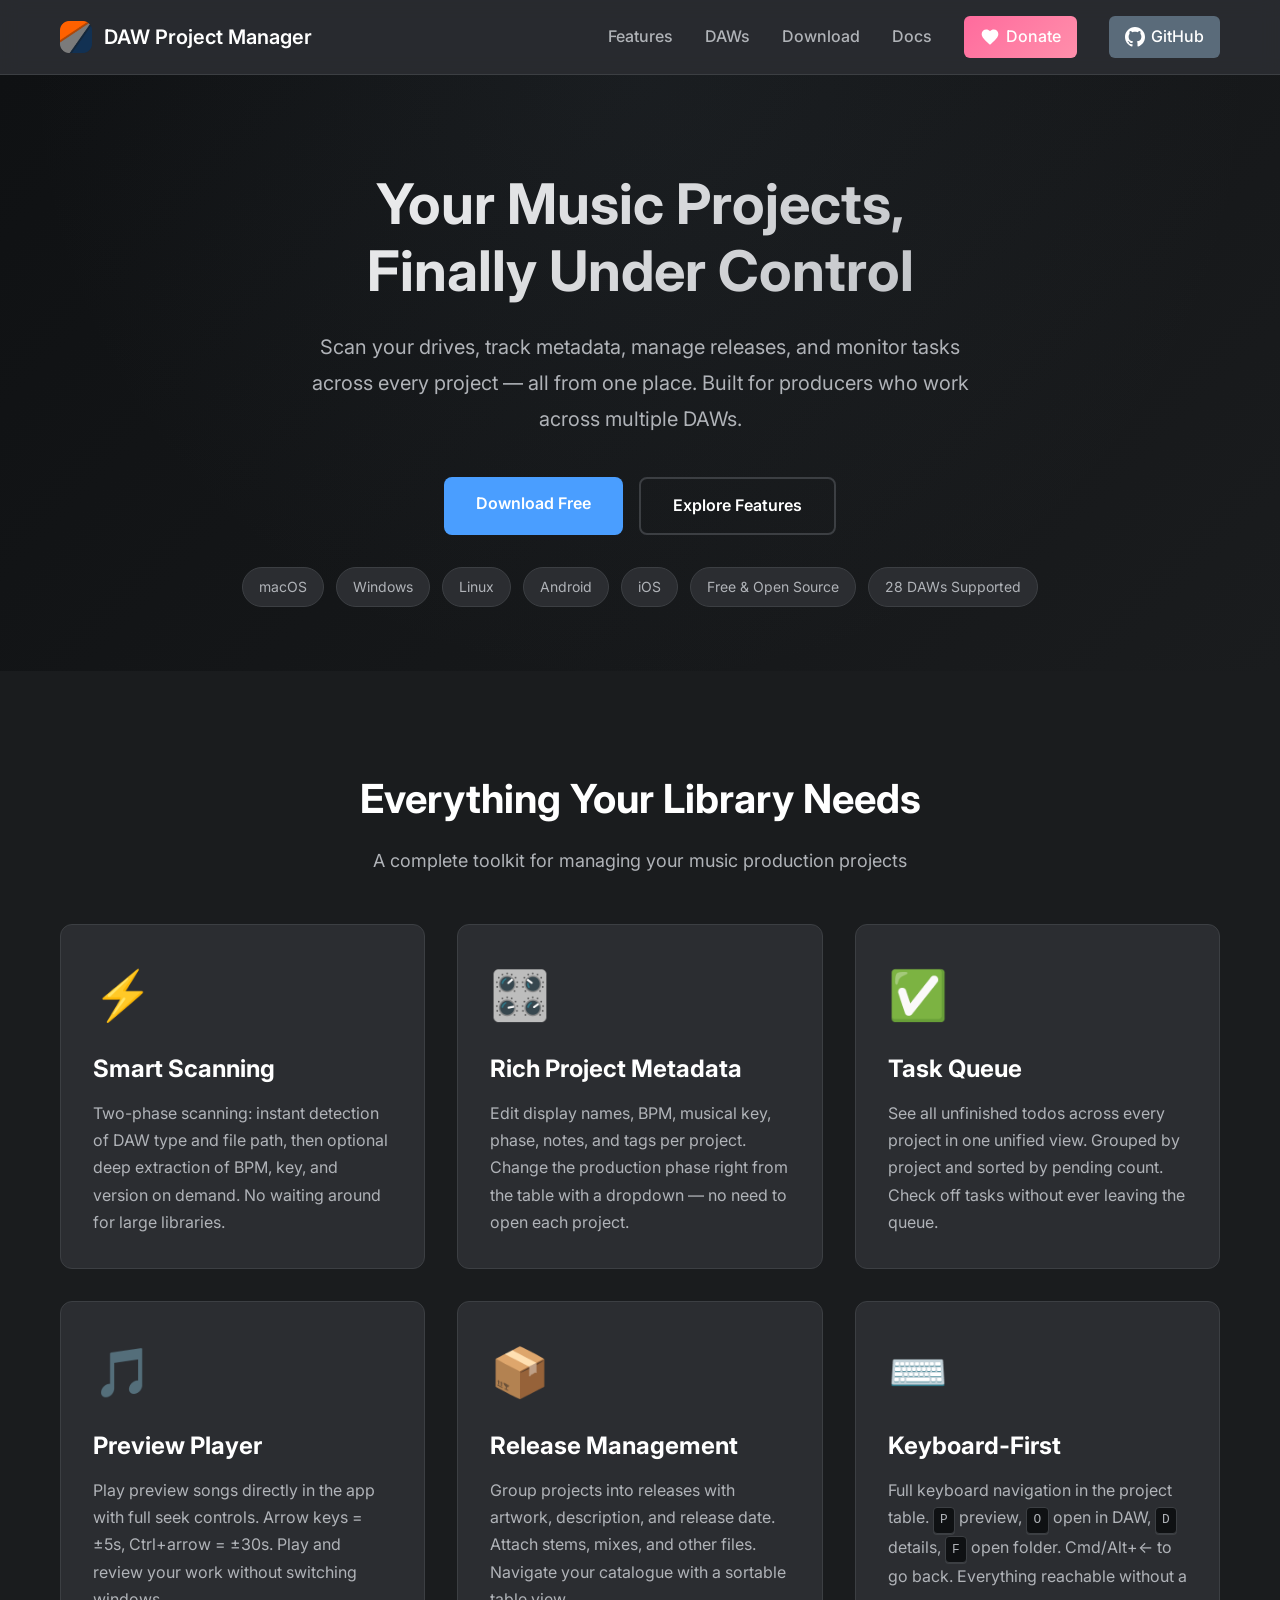
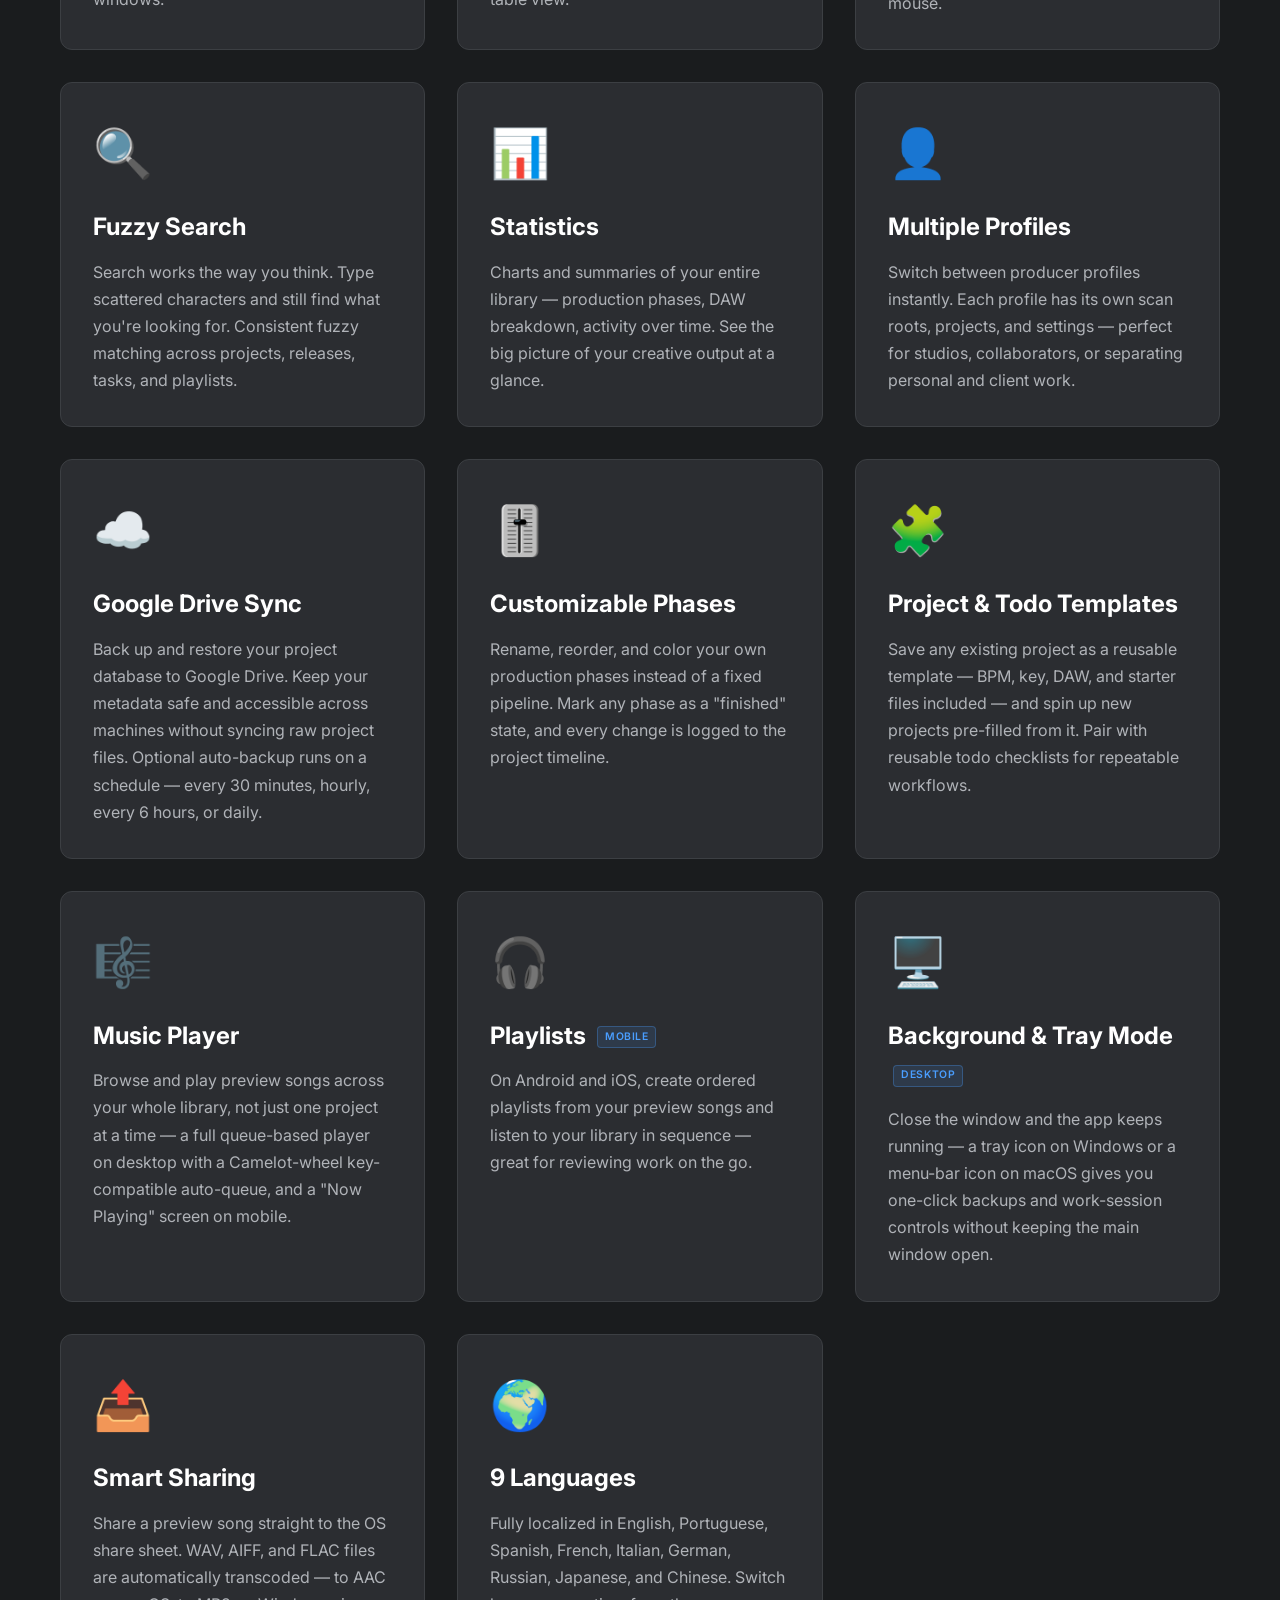
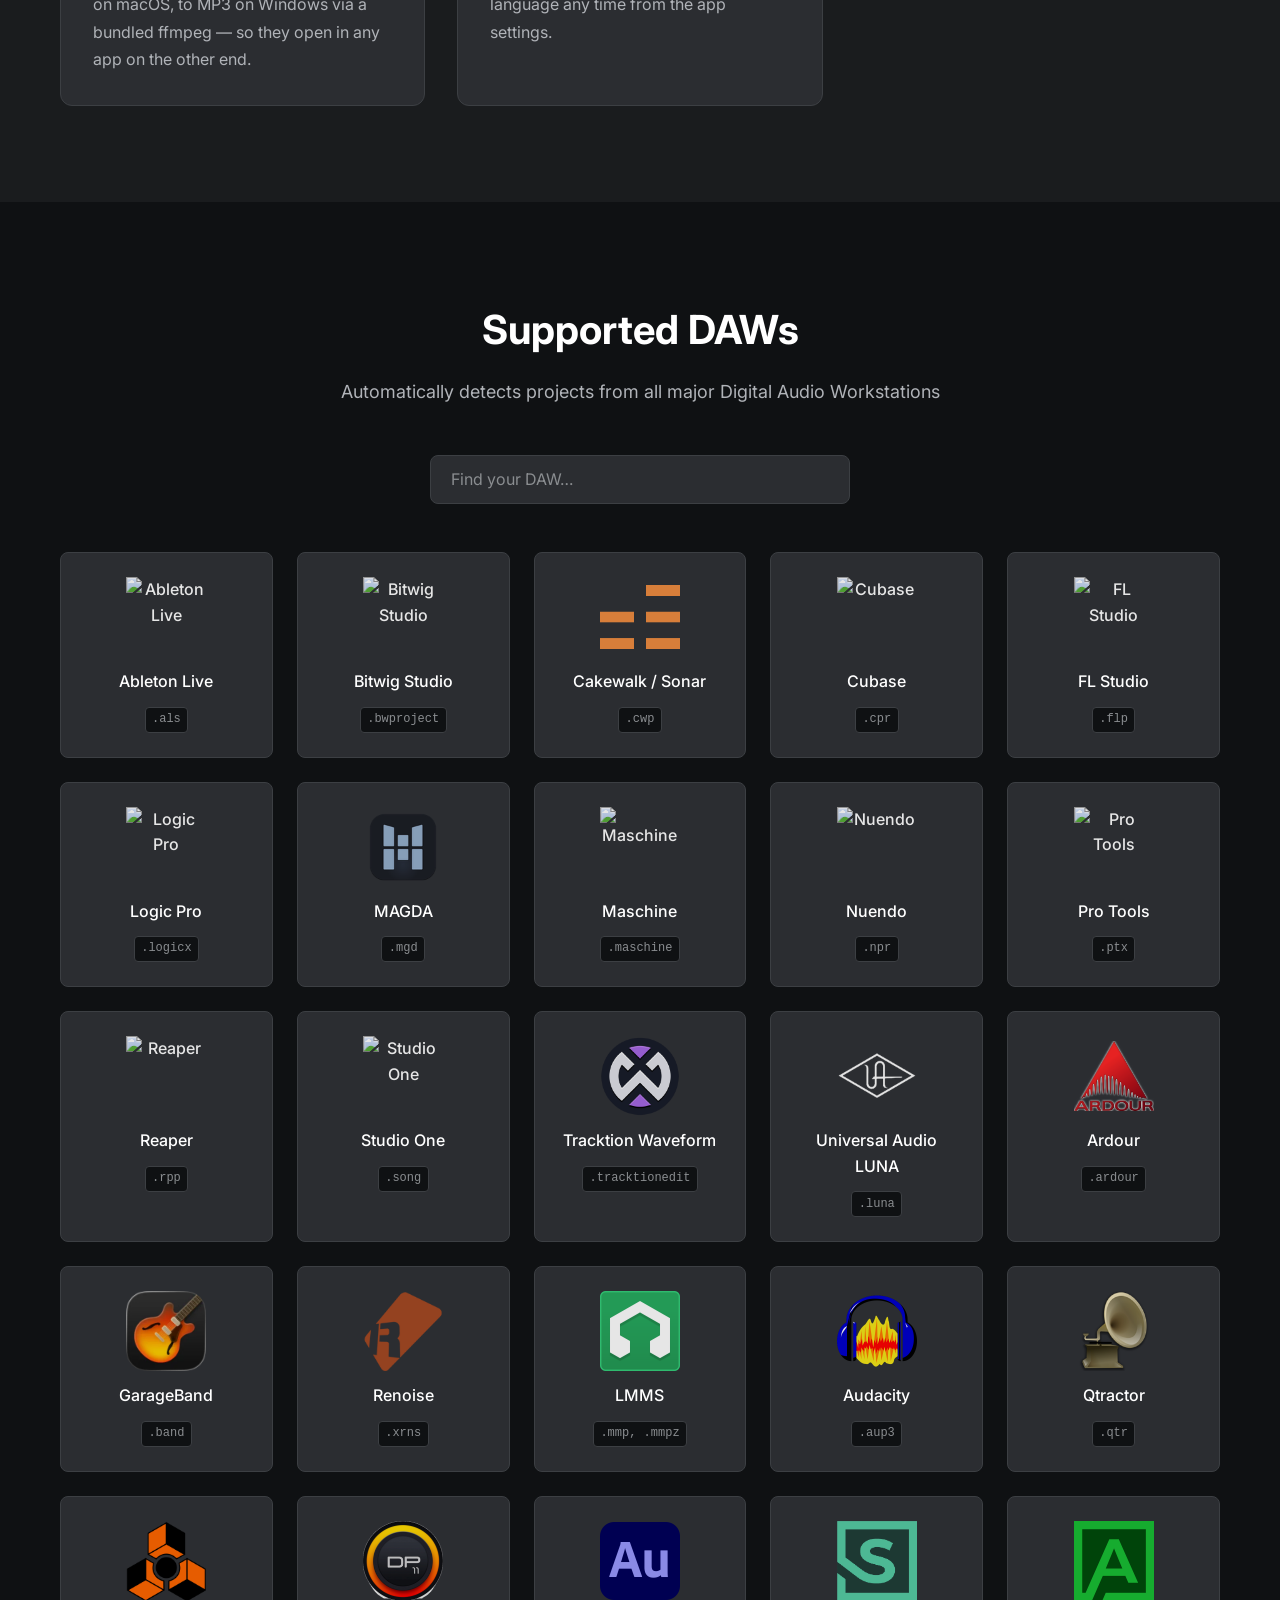
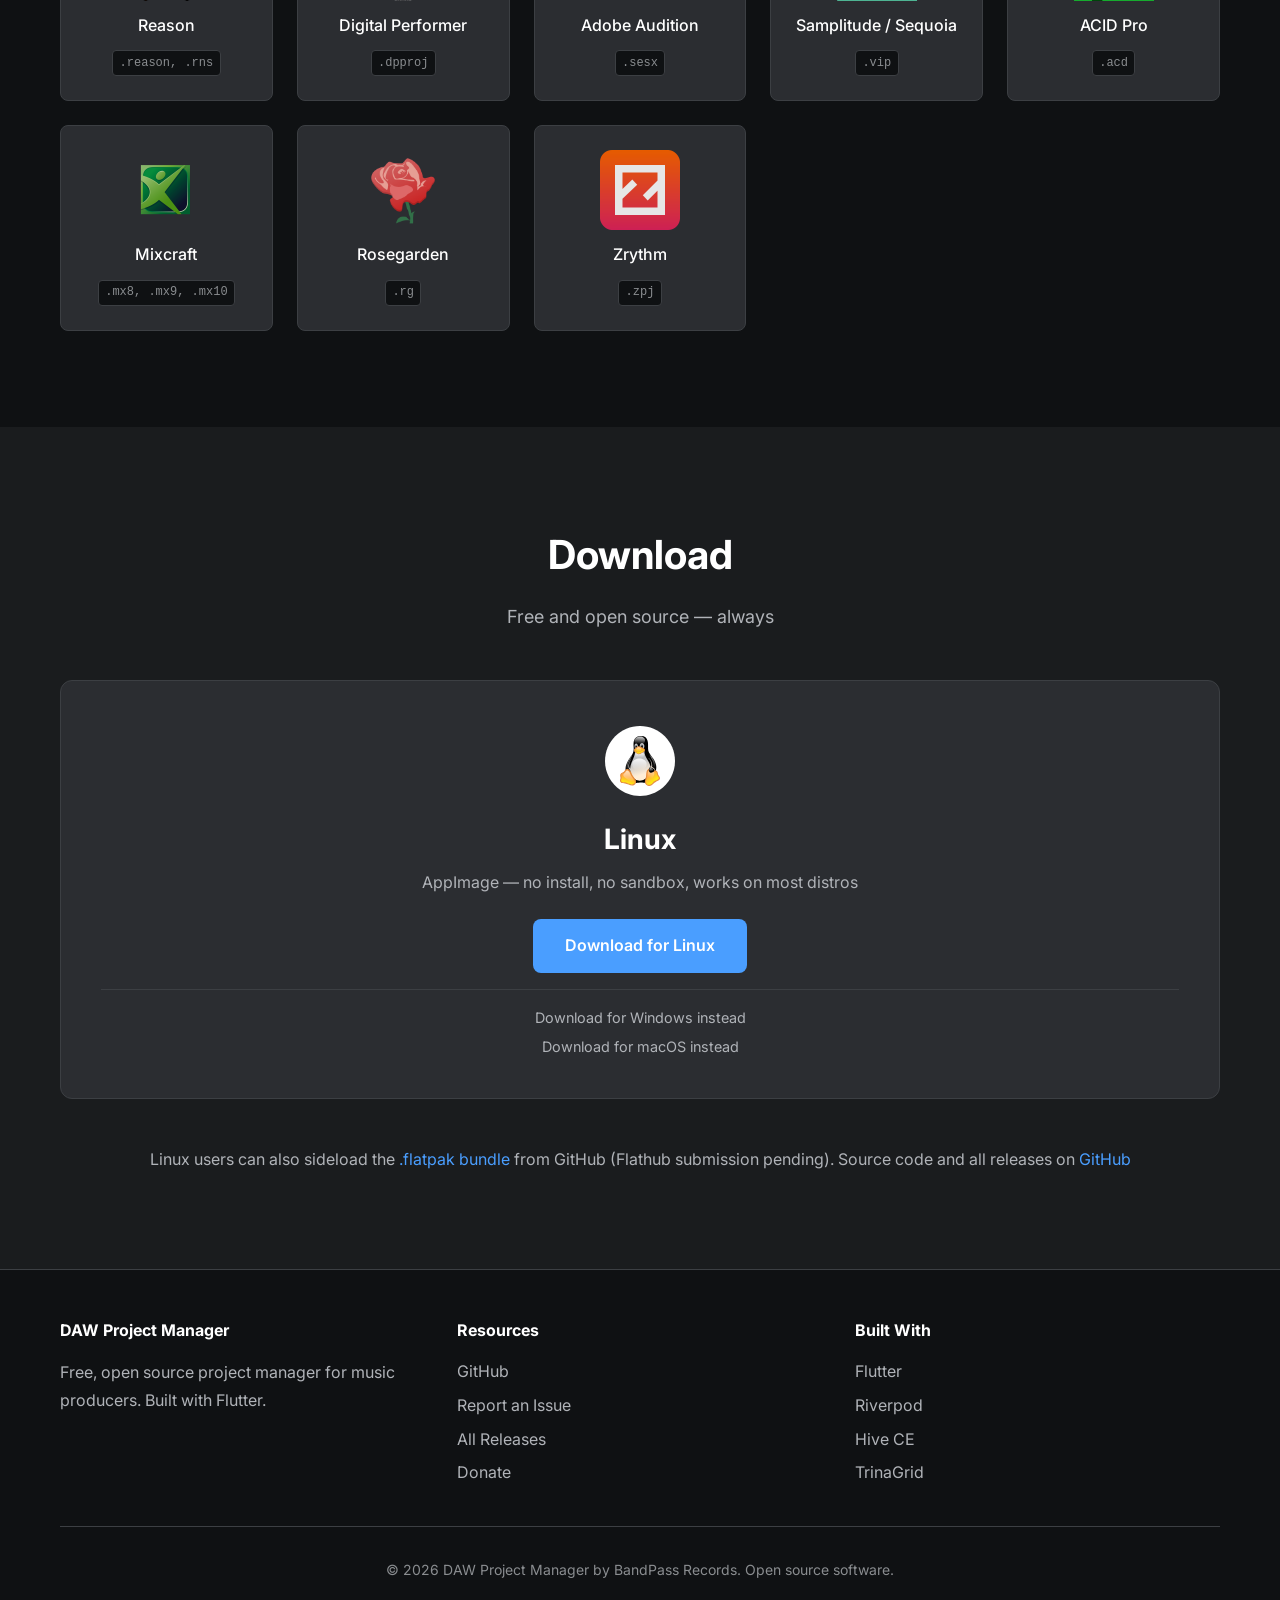
==== index.html @ d8c6ca63 "Update macOS/Linux download links to v2.7.1" ====
<!DOCTYPE html>
<html lang="en">
<head>
    <meta charset="UTF-8">
    <meta name="viewport" content="width=device-width, initial-scale=1.0">
    <meta name="description" content="DAW Project Manager — Organize your music production projects across every major DAW. Track metadata, manage releases, monitor tasks, and keep your creative workflow under control.">
    <title>DAW Project Manager — Organize Your Music Production</title>
    <link rel="icon" type="image/png" sizes="32x32" href="app_icon.png">
    <link rel="icon" type="image/png" sizes="16x16" href="app_icon.png">
    <link rel="apple-touch-icon" href="app_icon.png">
    <link rel="stylesheet" href="styles.css">
    <link rel="preconnect" href="https://fonts.googleapis.com">
    <link rel="preconnect" href="https://fonts.gstatic.com" crossorigin>
    <link href="https://fonts.googleapis.com/css2?family=Inter:wght@300;400;500;600;700&display=swap" rel="stylesheet">
</head>
<body>
    <!-- Navigation -->
    <nav class="navbar">
        <div class="container">
            <div class="nav-content">
                <div class="logo">
                    <img src="app_icon.png" alt="DAW Project Manager" class="logo-image">
                    <span>DAW Project Manager</span>
                </div>
                <div class="nav-links">
                    <a href="#features">Features</a>
                    <a href="#daws">DAWs</a>
                    <a href="#download">Download</a>
                    <a href="docs.html">Docs</a>
                    <a href="https://www.paypal.com/donate/?hosted_button_id=QHVVZ3LAF39BL" target="_blank" rel="noopener noreferrer" class="donate-link">
                        <svg width="20" height="20" viewBox="0 0 24 24" fill="currentColor">
                            <path d="M12 21.35l-1.45-1.32C5.4 15.36 2 12.28 2 8.5 2 5.42 4.42 3 7.5 3c1.74 0 3.41.81 4.5 2.09C13.09 3.81 14.76 3 16.5 3 19.58 3 22 5.42 22 8.5c0 3.78-3.4 6.86-8.55 11.54L12 21.35z"/>
                        </svg>
                        Donate
                    </a>
                    <a href="https://github.com/bandpassrecords/daw-project-manager" target="_blank" rel="noopener noreferrer" class="github-link">
                        <svg width="20" height="20" viewBox="0 0 24 24" fill="currentColor">
                            <path d="M12 0c-6.626 0-12 5.373-12 12 0 5.302 3.438 9.8 8.207 11.387.599.111.793-.261.793-.577v-2.234c-3.338.726-4.033-1.416-4.033-1.416-.546-1.387-1.333-1.756-1.333-1.756-1.089-.745.083-.729.083-.729 1.205.084 1.839 1.237 1.839 1.237 1.07 1.834 2.807 1.304 3.492.997.107-.775.418-1.305.762-1.604-2.665-.305-5.467-1.334-5.467-5.931 0-1.311.469-2.381 1.236-3.221-.124-.303-.535-1.524.117-3.176 0 0 1.008-.322 3.301 1.23.957-.266 1.983-.399 3.003-.404 1.02.005 2.047.138 3.006.404 2.291-1.552 3.297-1.23 3.297-1.23.653 1.653.242 2.874.118 3.176.77.84 1.235 1.911 1.235 3.221 0 4.609-2.807 5.624-5.479 5.921.43.372.823 1.102.823 2.222v3.293c0 .319.192.694.801.576 4.765-1.589 8.199-6.086 8.199-11.386 0-6.627-5.373-12-12-12z"/>
                        </svg>
                        GitHub
                    </a>
                </div>
            </div>
        </div>
    </nav>

    <!-- Hero Section -->
    <section class="hero">
        <div class="container">
            <div class="hero-content">
                <h1 class="hero-title">Your Music Projects,<br>Finally Under Control</h1>
                <p class="hero-subtitle">Scan your drives, track metadata, manage releases, and monitor tasks across every project — all from one place. Built for producers who work across multiple DAWs.</p>
                <div class="hero-buttons">
                    <a href="#download" class="btn btn-primary">Download Free</a>
                    <a href="#features" class="btn btn-secondary">Explore Features</a>
                </div>
                <div class="hero-badges">
                    <span class="badge">macOS</span>
                    <span class="badge">Windows</span>
                    <span class="badge">Linux</span>
                    <span class="badge">Android</span>
                    <span class="badge">iOS</span>
                    <span class="badge">Free &amp; Open Source</span>
                    <span class="badge">28 DAWs Supported</span>
                </div>
            </div>
        </div>
    </section>

    <!-- Features Section -->
    <section id="features" class="features">
        <div class="container">
            <h2 class="section-title">Everything Your Library Needs</h2>
            <p class="section-subtitle">A complete toolkit for managing your music production projects</p>

            <div class="features-grid">

                <div class="feature-card">
                    <div class="feature-icon">⚡</div>
                    <h3>Smart Scanning</h3>
                    <p>Two-phase scanning: instant detection of DAW type and file path, then optional deep extraction of BPM, key, and version on demand. No waiting around for large libraries.</p>
                </div>

                <div class="feature-card">
                    <div class="feature-icon">🎛️</div>
                    <h3>Rich Project Metadata</h3>
                    <p>Edit display names, BPM, musical key, phase, notes, and tags per project. Change the production phase right from the table with a dropdown — no need to open each project.</p>
                </div>

                <div class="feature-card">
                    <div class="feature-icon">✅</div>
                    <h3>Task Queue</h3>
                    <p>See all unfinished todos across every project in one unified view. Grouped by project and sorted by pending count. Check off tasks without ever leaving the queue.</p>
                </div>

                <div class="feature-card">
                    <div class="feature-icon">🎵</div>
                    <h3>Preview Player</h3>
                    <p>Play preview songs directly in the app with full seek controls. Arrow keys = ±5s, Ctrl+arrow = ±30s. Play and review your work without switching windows.</p>
                </div>

                <div class="feature-card">
                    <div class="feature-icon">📦</div>
                    <h3>Release Management</h3>
                    <p>Group projects into releases with artwork, description, and release date. Attach stems, mixes, and other files. Navigate your catalogue with a sortable table view.</p>
                </div>

                <div class="feature-card">
                    <div class="feature-icon">⌨️</div>
                    <h3>Keyboard-First</h3>
                    <p>Full keyboard navigation in the project table. <kbd>P</kbd> preview, <kbd>O</kbd> open in DAW, <kbd>D</kbd> details, <kbd>F</kbd> open folder. Cmd/Alt+← to go back. Everything reachable without a mouse.</p>
                </div>

                <div class="feature-card">
                    <div class="feature-icon">🔍</div>
                    <h3>Fuzzy Search</h3>
                    <p>Search works the way you think. Type scattered characters and still find what you're looking for. Consistent fuzzy matching across projects, releases, tasks, and playlists.</p>
                </div>

                <div class="feature-card">
                    <div class="feature-icon">📊</div>
                    <h3>Statistics</h3>
                    <p>Charts and summaries of your entire library — production phases, DAW breakdown, activity over time. See the big picture of your creative output at a glance.</p>
                </div>

                <div class="feature-card">
                    <div class="feature-icon">👤</div>
                    <h3>Multiple Profiles</h3>
                    <p>Switch between producer profiles instantly. Each profile has its own scan roots, projects, and settings — perfect for studios, collaborators, or separating personal and client work.</p>
                </div>

                <div class="feature-card">
                    <div class="feature-icon">☁️</div>
                    <h3>Google Drive Sync</h3>
                    <p>Back up and restore your project database to Google Drive. Keep your metadata safe and accessible across machines without syncing raw project files. Optional auto-backup runs on a schedule — every 30 minutes, hourly, every 6 hours, or daily.</p>
                </div>

                <div class="feature-card">
                    <div class="feature-icon">🎚️</div>
                    <h3>Customizable Phases</h3>
                    <p>Rename, reorder, and color your own production phases instead of a fixed pipeline. Mark any phase as a "finished" state, and every change is logged to the project timeline.</p>
                </div>

                <div class="feature-card">
                    <div class="feature-icon">🧩</div>
                    <h3>Project &amp; Todo Templates</h3>
                    <p>Save any existing project as a reusable template — BPM, key, DAW, and starter files included — and spin up new projects pre-filled from it. Pair with reusable todo checklists for repeatable workflows.</p>
                </div>

                <div class="feature-card">
                    <div class="feature-icon">🎼</div>
                    <h3>Music Player</h3>
                    <p>Browse and play preview songs across your whole library, not just one project at a time — a full queue-based player on desktop with a Camelot-wheel key-compatible auto-queue, and a "Now Playing" screen on mobile.</p>
                </div>

                <div class="feature-card">
                    <div class="feature-icon">🎧</div>
                    <h3>Playlists <span class="badge-inline">Mobile</span></h3>
                    <p>On Android and iOS, create ordered playlists from your preview songs and listen to your library in sequence — great for reviewing work on the go.</p>
                </div>

                <div class="feature-card">
                    <div class="feature-icon">🖥️</div>
                    <h3>Background &amp; Tray Mode <span class="badge-inline">Desktop</span></h3>
                    <p>Close the window and the app keeps running — a tray icon on Windows or a menu-bar icon on macOS gives you one-click backups and work-session controls without keeping the main window open.</p>
                </div>

                <div class="feature-card">
                    <div class="feature-icon">📤</div>
                    <h3>Smart Sharing</h3>
                    <p>Share a preview song straight to the OS share sheet. WAV, AIFF, and FLAC files are automatically transcoded — to AAC on macOS, to MP3 on Windows via a bundled ffmpeg — so they open in any app on the other end.</p>
                </div>

                <div class="feature-card">
                    <div class="feature-icon">🌍</div>
                    <h3>9 Languages</h3>
                    <p>Fully localized in English, Portuguese, Spanish, French, Italian, German, Russian, Japanese, and Chinese. Switch language any time from the app settings.</p>
                </div>

            </div>
        </div>
    </section>

    <!-- Supported DAWs Section -->
    <section id="daws" class="daws">
        <div class="container">
            <h2 class="section-title">Supported DAWs</h2>
            <p class="section-subtitle">Automatically detects projects from all major Digital Audio Workstations</p>

            <div class="daws-search">
                <input type="text" id="daw-search-input" class="daw-search-input" placeholder="Find your DAW…" autocomplete="off">
                <p class="daws-search-empty" id="daw-search-empty" style="display: none;">No DAW matches your search.</p>
            </div>

            <div class="daws-grid" id="daws-grid">
                <div class="daw-item">
                    <img src="resources/daw/logos/ableton-live.png" alt="Ableton Live" class="daw-logo">
                    <span>Ableton Live</span>
                    <span class="daw-ext">.als</span>
                </div>
                <div class="daw-item">
                    <img src="resources/daw/logos/bitwig-studio.png" alt="Bitwig Studio" class="daw-logo">
                    <span>Bitwig Studio</span>
                    <span class="daw-ext">.bwproject</span>
                </div>
                <div class="daw-item">
                    <img src="resources/daw/logos/cakewalk.png" alt="Cakewalk / Sonar" class="daw-logo">
                    <span>Cakewalk / Sonar</span>
                    <span class="daw-ext">.cwp</span>
                </div>
                <div class="daw-item">
                    <img src="resources/daw/logos/cubase.png" alt="Cubase" class="daw-logo">
                    <span>Cubase</span>
                    <span class="daw-ext">.cpr</span>
                </div>
                <div class="daw-item">
                    <img src="resources/daw/logos/fl-studio.png" alt="FL Studio" class="daw-logo">
                    <span>FL Studio</span>
                    <span class="daw-ext">.flp</span>
                </div>
                <div class="daw-item">
                    <img src="resources/daw/logos/logic-pro.png" alt="Logic Pro" class="daw-logo">
                    <span>Logic Pro</span>
                    <span class="daw-ext">.logicx</span>
                </div>
                <div class="daw-item">
                    <img src="resources/daw/logos/magda.png" alt="MAGDA" class="daw-logo">
                    <span>MAGDA</span>
                    <span class="daw-ext">.mgd</span>
                </div>
                <div class="daw-item">
                    <img src="resources/daw/logos/maschine.png" alt="Maschine" class="daw-logo">
                    <span>Maschine</span>
                    <span class="daw-ext">.maschine</span>
                </div>
                <div class="daw-item">
                    <img src="resources/daw/logos/nuendo.png" alt="Nuendo" class="daw-logo">
                    <span>Nuendo</span>
                    <span class="daw-ext">.npr</span>
                </div>
                <div class="daw-item">
                    <img src="resources/daw/logos/pro-tools.png" alt="Pro Tools" class="daw-logo">
                    <span>Pro Tools</span>
                    <span class="daw-ext">.ptx</span>
                </div>
                <div class="daw-item">
                    <img src="resources/daw/logos/reaper.png" alt="Reaper" class="daw-logo">
                    <span>Reaper</span>
                    <span class="daw-ext">.rpp</span>
                </div>
                <div class="daw-item">
                    <img src="resources/daw/logos/studio-one.png" alt="Studio One" class="daw-logo">
                    <span>Studio One</span>
                    <span class="daw-ext">.song</span>
                </div>
                <div class="daw-item">
                    <img src="resources/daw/logos/tracktion-waveform.png" alt="Tracktion Waveform" class="daw-logo">
                    <span>Tracktion Waveform</span>
                    <span class="daw-ext">.tracktionedit</span>
                </div>
                <div class="daw-item">
                    <img src="resources/daw/logos/luna.png" alt="Universal Audio LUNA" class="daw-logo">
                    <span>Universal Audio LUNA</span>
                    <span class="daw-ext">.luna</span>
                </div>
                <div class="daw-item">
                    <img src="resources/daw/logos/ardour.png" alt="Ardour" class="daw-logo">
                    <span>Ardour</span>
                    <span class="daw-ext">.ardour</span>
                </div>
                <div class="daw-item">
                    <img src="resources/daw/logos/garageband.png" alt="GarageBand" class="daw-logo">
                    <span>GarageBand</span>
                    <span class="daw-ext">.band</span>
                </div>
                <div class="daw-item">
                    <img src="resources/daw/logos/renoise.png" alt="Renoise" class="daw-logo">
                    <span>Renoise</span>
                    <span class="daw-ext">.xrns</span>
                </div>
                <div class="daw-item">
                    <img src="resources/daw/logos/lmms.png" alt="LMMS" class="daw-logo">
                    <span>LMMS</span>
                    <span class="daw-ext">.mmp, .mmpz</span>
                </div>
                <div class="daw-item">
                    <img src="resources/daw/logos/audacity.png" alt="Audacity" class="daw-logo">
                    <span>Audacity</span>
                    <span class="daw-ext">.aup3</span>
                </div>
                <div class="daw-item">
                    <img src="resources/daw/logos/qtractor.png" alt="Qtractor" class="daw-logo">
                    <span>Qtractor</span>
                    <span class="daw-ext">.qtr</span>
                </div>
                <div class="daw-item">
                    <img src="resources/daw/logos/reason.png" alt="Reason" class="daw-logo">
                    <span>Reason</span>
                    <span class="daw-ext">.reason, .rns</span>
                </div>
                <div class="daw-item">
                    <img src="resources/daw/logos/digital-performer.png" alt="Digital Performer" class="daw-logo">
                    <span>Digital Performer</span>
                    <span class="daw-ext">.dpproj</span>
                </div>
                <div class="daw-item">
                    <img src="resources/daw/logos/adobe-audition.png" alt="Adobe Audition" class="daw-logo">
                    <span>Adobe Audition</span>
                    <span class="daw-ext">.sesx</span>
                </div>
                <div class="daw-item">
                    <img src="resources/daw/logos/samplitude-sequoia.png" alt="Samplitude / Sequoia" class="daw-logo">
                    <span>Samplitude / Sequoia</span>
                    <span class="daw-ext">.vip</span>
                </div>
                <div class="daw-item">
                    <img src="resources/daw/logos/acid-pro.png" alt="ACID Pro" class="daw-logo">
                    <span>ACID Pro</span>
                    <span class="daw-ext">.acd</span>
                </div>
                <div class="daw-item">
                    <img src="resources/daw/logos/mixcraft.png" alt="Mixcraft" class="daw-logo">
                    <span>Mixcraft</span>
                    <span class="daw-ext">.mx8, .mx9, .mx10</span>
                </div>
                <div class="daw-item">
                    <img src="resources/daw/logos/rosegarden.png" alt="Rosegarden" class="daw-logo">
                    <span>Rosegarden</span>
                    <span class="daw-ext">.rg</span>
                </div>
                <div class="daw-item">
                    <img src="resources/daw/logos/zrythm.png" alt="Zrythm" class="daw-logo">
                    <span>Zrythm</span>
                    <span class="daw-ext">.zpj</span>
                </div>
            </div>
        </div>
    </section>

    <!-- Download Section -->
    <section id="download" class="download">
        <div class="container">
            <h2 class="section-title">Download</h2>
            <p class="section-subtitle">Free and open source — always</p>

            <div class="download-cards">
                <div class="download-card" id="windows-download" style="display: none;">
                    <div class="download-icon">
                        <img src="resources/os/Windows_logo_-_2012.svg" alt="Windows" class="os-logo">
                    </div>
                    <h3>Windows</h3>
                    <p>Windows 10 or later (64-bit)</p>
                    <a href="https://apps.microsoft.com/detail/9n8hxzd3hwx7" class="btn btn-primary" target="_blank" rel="noopener noreferrer">
                        Download for Windows
                    </a>
                    <div class="other-platform-link" id="windows-other-platform" style="display: none;">
                        <a href="https://github.com/bandpassrecords/daw-project-manager/releases/download/v2.7.1/DAW_Project_Manager_macOS_v2.7.1.dmg" class="btn-link" target="_blank" rel="noopener noreferrer">
                            Download for macOS instead
                        </a>
                        <a href="https://github.com/bandpassrecords/daw-project-manager/releases/download/v2.7.1/DAW_Project_Manager_Linux_v2.7.1.AppImage" class="btn-link" target="_blank" rel="noopener noreferrer">
                            Download for Linux instead
                        </a>
                    </div>
                </div>

                <div class="download-card" id="macos-download" style="display: none;">
                    <div class="download-icon">
                        <img src="resources/os/MacOS_logo_(2017).svg" alt="macOS" class="os-logo">
                    </div>
                    <h3>macOS</h3>
                    <p>macOS 10.14 or later</p>
                    <a href="https://github.com/bandpassrecords/daw-project-manager/releases/download/v2.7.1/DAW_Project_Manager_macOS_v2.7.1.dmg" class="btn btn-primary" target="_blank" rel="noopener noreferrer">
                        Download for macOS
                    </a>
                    <div class="other-platform-link" id="macos-other-platform" style="display: none;">
                        <a href="https://apps.microsoft.com/detail/9n8hxzd3hwx7" class="btn-link" target="_blank" rel="noopener noreferrer">
                            Download for Windows instead
                        </a>
                        <a href="https://github.com/bandpassrecords/daw-project-manager/releases/download/v2.7.1/DAW_Project_Manager_Linux_v2.7.1.AppImage" class="btn-link" target="_blank" rel="noopener noreferrer">
                            Download for Linux instead
                        </a>
                    </div>
                </div>

                <div class="download-card" id="linux-download" style="display: none;">
                    <div class="download-icon">
                        <img src="resources/os/Linux_logo.svg" alt="Linux" class="os-logo">
                    </div>
                    <h3>Linux</h3>
                    <p>AppImage &mdash; no install, no sandbox, works on most distros</p>
                    <a href="https://github.com/bandpassrecords/daw-project-manager/releases/download/v2.7.1/DAW_Project_Manager_Linux_v2.7.1.AppImage" class="btn btn-primary" target="_blank" rel="noopener noreferrer">
                        Download for Linux
                    </a>
                    <div class="other-platform-link" id="linux-other-platform" style="display: none;">
                        <a href="https://apps.microsoft.com/detail/9n8hxzd3hwx7" class="btn-link" target="_blank" rel="noopener noreferrer">
                            Download for Windows instead
                        </a>
                        <a href="https://github.com/bandpassrecords/daw-project-manager/releases/download/v2.7.1/DAW_Project_Manager_macOS_v2.7.1.dmg" class="btn-link" target="_blank" rel="noopener noreferrer">
                            Download for macOS instead
                        </a>
                    </div>
                </div>
            </div>

            <div class="download-info">
                <p>Linux users can also sideload the <a href="https://github.com/bandpassrecords/daw-project-manager/releases" target="_blank" rel="noopener noreferrer">.flatpak bundle</a> from GitHub (Flathub submission pending). Source code and all releases on <a href="https://github.com/bandpassrecords/daw-project-manager" target="_blank" rel="noopener noreferrer">GitHub</a></p>
            </div>
        </div>
    </section>

    <!-- Footer -->
    <footer class="footer">
        <div class="container">
            <div class="footer-content">
                <div class="footer-section">
                    <h4>DAW Project Manager</h4>
                    <p>Free, open source project manager for music producers. Built with Flutter.</p>
                </div>

                <div class="footer-section">
                    <h4>Resources</h4>
                    <ul>
                        <li><a href="https://github.com/bandpassrecords/daw-project-manager">GitHub</a></li>
                        <li><a href="https://github.com/bandpassrecords/daw-project-manager/issues">Report an Issue</a></li>
                        <li><a href="https://github.com/bandpassrecords/daw-project-manager/releases">All Releases</a></li>
                        <li><a href="https://www.paypal.com/donate/?hosted_button_id=QHVVZ3LAF39BL" target="_blank" rel="noopener noreferrer">Donate</a></li>
                    </ul>
                </div>

                <div class="footer-section">
                    <h4>Built With</h4>
                    <ul>
                        <li><a href="https://flutter.dev" target="_blank" rel="noopener noreferrer">Flutter</a></li>
                        <li><a href="https://riverpod.dev" target="_blank" rel="noopener noreferrer">Riverpod</a></li>
                        <li><a href="https://pub.dev/packages/hive_ce" target="_blank" rel="noopener noreferrer">Hive CE</a></li>
                        <li><a href="https://pub.dev/packages/trina_grid" target="_blank" rel="noopener noreferrer">TrinaGrid</a></li>
                    </ul>
                </div>
            </div>

            <div class="footer-bottom">
                <p>&copy; 2026 DAW Project Manager by BandPass Records. Open source software.</p>
            </div>
        </div>
    </footer>

    <script src="script.js"></script>
</body>
</html>
---- styles.css ----
/* Reset and Base Styles */
* {
    margin: 0;
    padding: 0;
    box-sizing: border-box;
}

:root {
    --primary-color: #5A6B7A;
    --primary-dark: #3C3F43;
    --primary-light: #7A8B9A;
    --bg-dark: #1A1C1E;
    --bg-darker: #0F1113;
    --bg-card: #2B2D31;
    --text-primary: #FFFFFF;
    --text-secondary: #B0B3B8;
    --text-muted: #8A8D90;
    --accent: #4A9EFF;
    --accent-hover: #3A8EEF;
    --border-color: #3C3F43;
    --shadow: rgba(0, 0, 0, 0.3);
}

body {
    font-family: 'Inter', -apple-system, BlinkMacSystemFont, 'Segoe UI', Roboto, Oxygen, Ubuntu, Cantarell, sans-serif;
    background: var(--bg-darker);
    color: var(--text-primary);
    line-height: 1.6;
    overflow-x: hidden;
}

.container {
    max-width: 1200px;
    margin: 0 auto;
    padding: 0 20px;
}

/* Navigation */
.navbar {
    background: var(--bg-card);
    border-bottom: 1px solid var(--border-color);
    position: sticky;
    top: 0;
    z-index: 1000;
    backdrop-filter: blur(10px);
    background: rgba(43, 45, 49, 0.95);
}

.nav-content {
    display: flex;
    justify-content: space-between;
    align-items: center;
    padding: 1rem 0;
}

.logo {
    display: flex;
    align-items: center;
    gap: 12px;
    font-size: 1.25rem;
    font-weight: 600;
    color: var(--text-primary);
}

.logo-image {
    width: 32px;
    height: 32px;
    border-radius: 6px;
    object-fit: contain;
}

.nav-links {
    display: flex;
    align-items: center;
    gap: 2rem;
}

.nav-links a {
    color: var(--text-secondary);
    text-decoration: none;
    font-weight: 500;
    transition: color 0.3s ease;
    display: flex;
    align-items: center;
    gap: 6px;
}

.nav-links a:hover {
    color: var(--text-primary);
}

.github-link {
    background: var(--primary-color);
    padding: 0.5rem 1rem;
    border-radius: 6px;
    color: var(--text-primary) !important;
}

.github-link:hover {
    background: var(--primary-light);
}

.donate-link {
    background: linear-gradient(135deg, #ff6b9d 0%, #ff8fab 100%);
    padding: 0.5rem 1rem;
    border-radius: 6px;
    color: var(--text-primary) !important;
    font-weight: 600;
}

.donate-link:hover {
    background: linear-gradient(135deg, #ff5a8d 0%, #ff7fa0 100%);
    transform: translateY(-1px);
    box-shadow: 0 4px 12px rgba(255, 107, 157, 0.3);
}

.donate-link svg {
    fill: var(--text-primary);
}

/* Hero Section */
.hero {
    background: linear-gradient(135deg, var(--bg-darker) 0%, var(--bg-dark) 100%);
    padding: 6rem 0 4rem;
    text-align: center;
    position: relative;
    overflow: hidden;
}

.hero::before {
    content: '';
    position: absolute;
    top: 0;
    left: 0;
    right: 0;
    bottom: 0;
    background: radial-gradient(circle at 50% 0%, rgba(90, 107, 122, 0.1) 0%, transparent 70%);
    pointer-events: none;
}

.hero-content {
    position: relative;
    z-index: 1;
}

.hero-title {
    font-size: 3.5rem;
    font-weight: 700;
    margin-bottom: 1.5rem;
    background: linear-gradient(135deg, var(--text-primary) 0%, var(--text-secondary) 100%);
    -webkit-background-clip: text;
    -webkit-text-fill-color: transparent;
    background-clip: text;
    line-height: 1.2;
}

.hero-subtitle {
    font-size: 1.25rem;
    color: var(--text-secondary);
    max-width: 700px;
    margin: 0 auto 2.5rem;
    line-height: 1.8;
}

.hero-buttons {
    display: flex;
    gap: 1rem;
    justify-content: center;
    margin-bottom: 2rem;
    flex-wrap: wrap;
}

.btn {
    display: inline-block;
    padding: 0.875rem 2rem;
    border-radius: 8px;
    text-decoration: none;
    font-weight: 600;
    font-size: 1rem;
    transition: all 0.3s ease;
    border: none;
    cursor: pointer;
}

.btn-primary {
    background: var(--accent);
    color: var(--text-primary);
}

.btn-primary:hover {
    background: var(--accent-hover);
    transform: translateY(-2px);
    box-shadow: 0 8px 20px rgba(74, 158, 255, 0.3);
}

.btn-secondary {
    background: transparent;
    color: var(--text-primary);
    border: 2px solid var(--border-color);
}

.btn-secondary:hover {
    border-color: var(--primary-color);
    background: var(--bg-card);
}

.hero-badges {
    display: flex;
    gap: 0.75rem;
    justify-content: center;
    flex-wrap: wrap;
}

.badge {
    background: var(--bg-card);
    padding: 0.5rem 1rem;
    border-radius: 20px;
    font-size: 0.875rem;
    color: var(--text-secondary);
    border: 1px solid var(--border-color);
}

/* Features Section */
.features {
    padding: 6rem 0;
    background: var(--bg-dark);
}

.section-title {
    font-size: 2.5rem;
    font-weight: 700;
    text-align: center;
    margin-bottom: 1rem;
    color: var(--text-primary);
}

.section-subtitle {
    text-align: center;
    color: var(--text-secondary);
    font-size: 1.125rem;
    margin-bottom: 3rem;
}

.features-grid {
    display: grid;
    grid-template-columns: repeat(auto-fit, minmax(300px, 1fr));
    gap: 2rem;
    margin-top: 3rem;
}

.feature-card {
    background: var(--bg-card);
    padding: 2rem;
    border-radius: 12px;
    border: 1px solid var(--border-color);
    transition: all 0.3s ease;
}

.feature-card:hover {
    transform: translateY(-4px);
    box-shadow: 0 12px 30px var(--shadow);
    border-color: var(--primary-color);
}

.feature-icon {
    font-size: 3rem;
    margin-bottom: 1rem;
}

.feature-card h3 {
    font-size: 1.5rem;
    margin-bottom: 0.75rem;
    color: var(--text-primary);
}

.feature-card p {
    color: var(--text-secondary);
    line-height: 1.7;
}

/* Supported DAWs Section */
.daws {
    padding: 6rem 0;
    background: var(--bg-darker);
}

.daws-search {
    max-width: 420px;
    margin: 2rem auto 0;
    text-align: center;
}

.daw-search-input {
    width: 100%;
    padding: 0.85rem 1.25rem;
    font-size: 1rem;
    font-family: inherit;
    color: var(--text-primary);
    background: var(--bg-card);
    border: 1px solid var(--border-color);
    border-radius: 8px;
    outline: none;
    transition: border-color 0.3s ease, box-shadow 0.3s ease;
}

.daw-search-input::placeholder {
    color: var(--text-muted);
}

.daw-search-input:focus {
    border-color: var(--accent);
    box-shadow: 0 0 0 3px rgba(74, 158, 255, 0.15);
}

.daws-search-empty {
    margin-top: 1rem;
    color: var(--text-secondary);
}

.daws-grid {
    display: grid;
    grid-template-columns: repeat(auto-fit, minmax(200px, 1fr));
    gap: 1.5rem;
    margin-top: 3rem;
}

.daw-item {
    background: var(--bg-card);
    padding: 1.5rem;
    border-radius: 8px;
    text-align: center;
    border: 1px solid var(--border-color);
    transition: all 0.3s ease;
    font-weight: 500;
    display: flex;
    flex-direction: column;
    align-items: center;
    gap: 0.75rem;
}

.daw-item:hover {
    border-color: var(--primary-color);
    transform: translateY(-2px);
    box-shadow: 0 8px 20px var(--shadow);
}

.daw-logo {
    width: 80px;
    height: 80px;
    object-fit: contain;
    filter: brightness(0.9);
    transition: filter 0.3s ease;
}

.daw-item:hover .daw-logo {
    filter: brightness(1);
}

/* Download Section */
.download {
    padding: 6rem 0;
    background: var(--bg-dark);
}

.download-cards {
    display: grid;
    grid-template-columns: repeat(auto-fit, minmax(280px, 1fr));
    gap: 2rem;
    margin-top: 3rem;
}

.download-card {
    background: var(--bg-card);
    padding: 2.5rem;
    border-radius: 12px;
    text-align: center;
    border: 1px solid var(--border-color);
    transition: all 0.3s ease;
}

.download-card:hover {
    transform: translateY(-4px);
    box-shadow: 0 12px 30px var(--shadow);
    border-color: var(--accent);
}

.download-icon {
    font-size: 4rem;
    margin-bottom: 1rem;
    display: flex;
    justify-content: center;
    align-items: center;
}

.os-logo {
    width: 80px;
    height: 80px;
    object-fit: contain;
}

.download-card h3 {
    font-size: 1.75rem;
    margin-bottom: 0.5rem;
    color: var(--text-primary);
}

.download-card p {
    color: var(--text-secondary);
    margin-bottom: 1.5rem;
}

.other-platform-link {
    margin-top: 1rem;
    padding-top: 1rem;
    border-top: 1px solid var(--border-color);
    text-align: center;
}

.other-platform-link a {
    display: block;
}

.other-platform-link a + a {
    margin-top: 0.4rem;
}

.btn-link {
    color: var(--text-secondary);
    text-decoration: none;
    font-size: 0.9rem;
    transition: color 0.3s ease;
    display: inline-block;
}

.btn-link:hover {
    color: var(--accent);
    text-decoration: underline;
}

.download-info {
    text-align: center;
    margin-top: 3rem;
    color: var(--text-secondary);
}

.download-info a {
    color: var(--accent);
    text-decoration: none;
}

.download-info a:hover {
    text-decoration: underline;
}

/* Footer */
.footer {
    background: var(--bg-darker);
    border-top: 1px solid var(--border-color);
    padding: 3rem 0 1.5rem;
}

.footer-content {
    display: grid;
    grid-template-columns: repeat(auto-fit, minmax(250px, 1fr));
    gap: 2rem;
    margin-bottom: 2rem;
}

.footer-section h4 {
    margin-bottom: 1rem;
    color: var(--text-primary);
}

.footer-section p {
    color: var(--text-secondary);
    line-height: 1.7;
}

.footer-section ul {
    list-style: none;
}

.footer-section ul li {
    margin-bottom: 0.5rem;
}

.footer-section ul li a {
    color: var(--text-secondary);
    text-decoration: none;
    transition: color 0.3s ease;
}

.footer-section ul li a:hover {
    color: var(--text-primary);
}

.footer-bottom {
    text-align: center;
    padding-top: 2rem;
    border-top: 1px solid var(--border-color);
    color: var(--text-muted);
    font-size: 0.875rem;
}

/* Smooth Scrolling */
html {
    scroll-behavior: smooth;
}

/* Responsive Design */
@media (max-width: 768px) {
    .hero-title {
        font-size: 2.5rem;
    }
    
    .hero-subtitle {
        font-size: 1.125rem;
    }
    
    .section-title {
        font-size: 2rem;
    }
    
    .nav-links {
        gap: 1rem;
        font-size: 0.9rem;
    }
    
    .features-grid,
    .download-cards {
        grid-template-columns: 1fr;
    }
    
    .hero-buttons {
        flex-direction: column;
        align-items: stretch;
    }
    
    .btn {
        width: 100%;
        text-align: center;
    }
}

@media (max-width: 480px) {
    .hero {
        padding: 4rem 0 3rem;
    }
    
    .hero-title {
        font-size: 2rem;
    }
    
    .nav-content {
        flex-direction: column;
        gap: 1rem;
    }
    
    .nav-links {
        flex-wrap: wrap;
        justify-content: center;
    }
}

/* DAW extension label */
.daw-ext {
    font-size: 0.75rem;
    color: var(--text-muted);
    font-family: 'SFMono-Regular', Consolas, 'Liberation Mono', Menlo, monospace;
    background: var(--bg-darker);
    padding: 0.15rem 0.4rem;
    border-radius: 4px;
    border: 1px solid var(--border-color);
}

/* Inline badge (e.g. "Mobile" label inside feature card heading) */
.badge-inline {
    display: inline-block;
    font-size: 0.65rem;
    font-weight: 600;
    text-transform: uppercase;
    letter-spacing: 0.05em;
    color: var(--accent);
    background: rgba(74, 158, 255, 0.12);
    border: 1px solid rgba(74, 158, 255, 0.3);
    padding: 0.1rem 0.45rem;
    border-radius: 4px;
    vertical-align: middle;
    margin-left: 0.35rem;
}

/* Keyboard key styling */
kbd {
    display: inline-block;
    padding: 0.1rem 0.4rem;
    font-size: 0.8rem;
    font-family: 'SFMono-Regular', Consolas, 'Liberation Mono', Menlo, monospace;
    background: var(--bg-darker);
    border: 1px solid var(--border-color);
    border-radius: 4px;
    color: var(--text-secondary);
    box-shadow: 0 1px 0 var(--border-color);
}
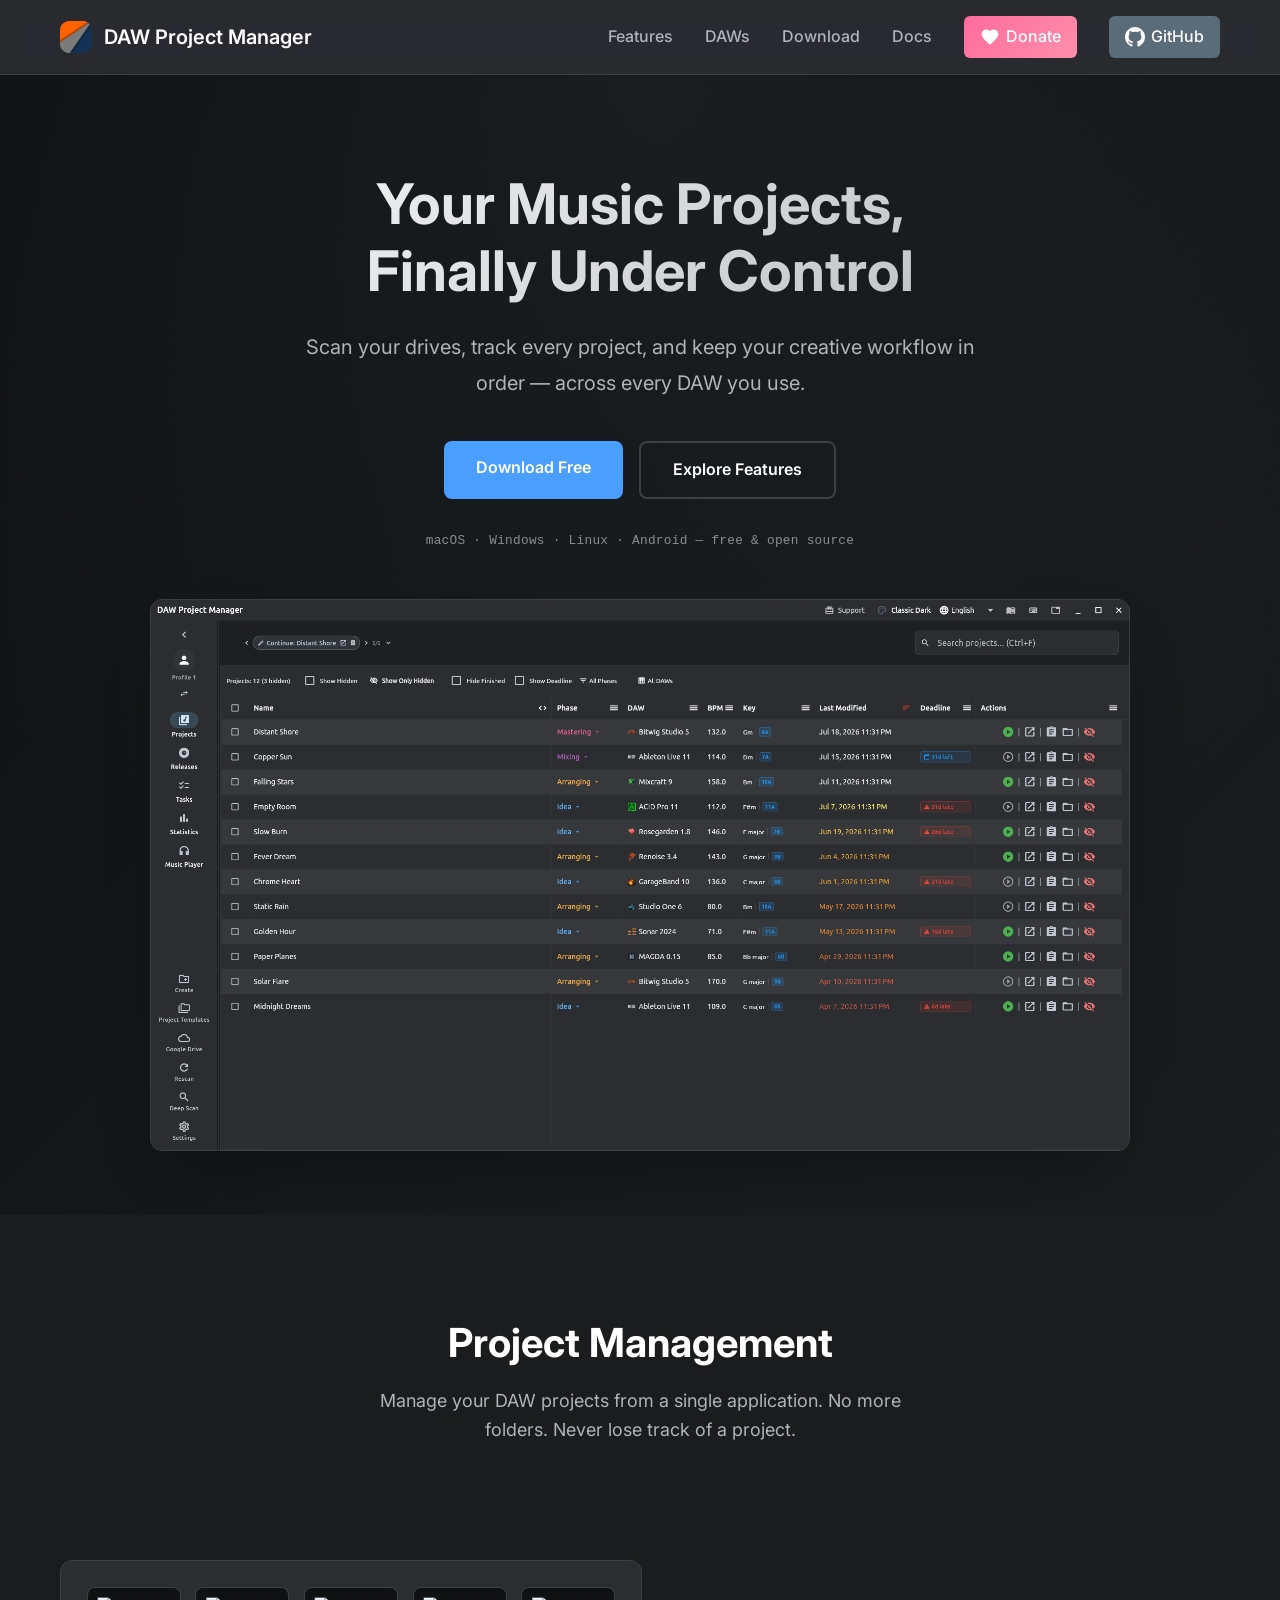
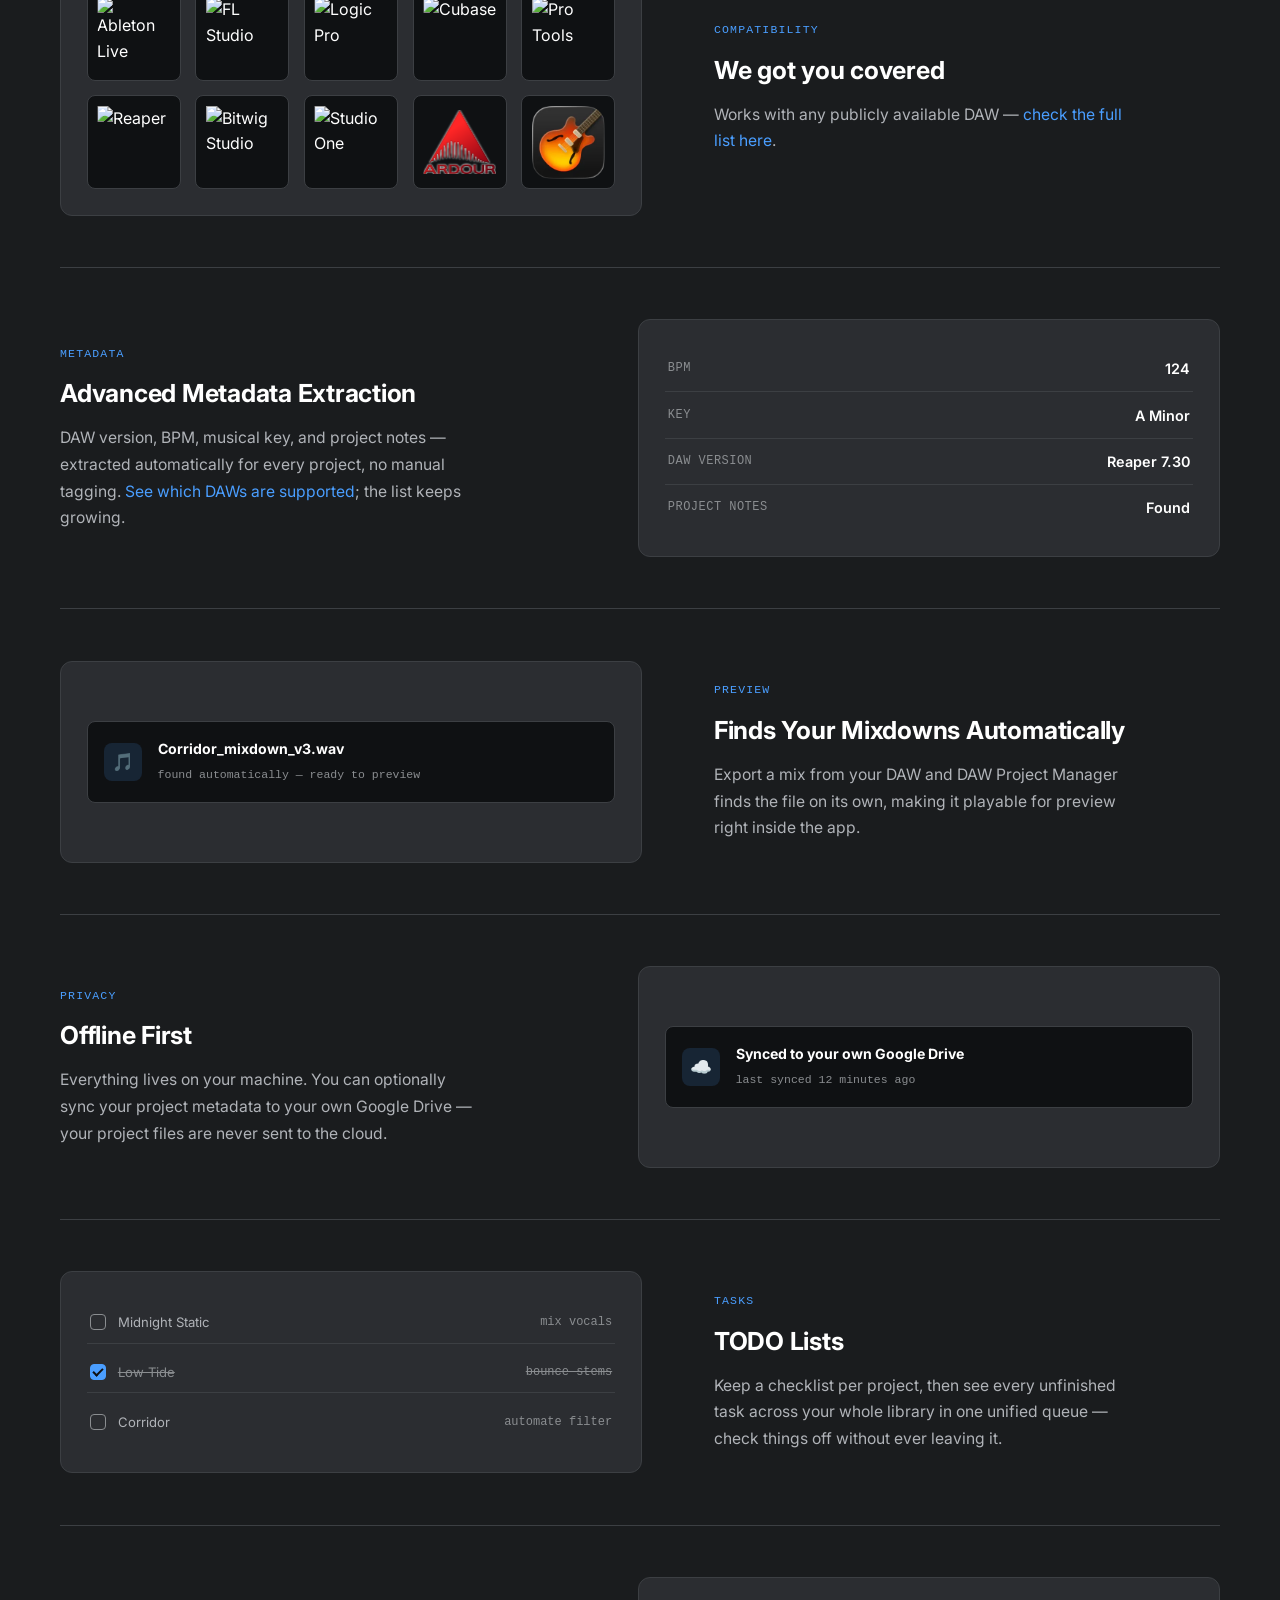
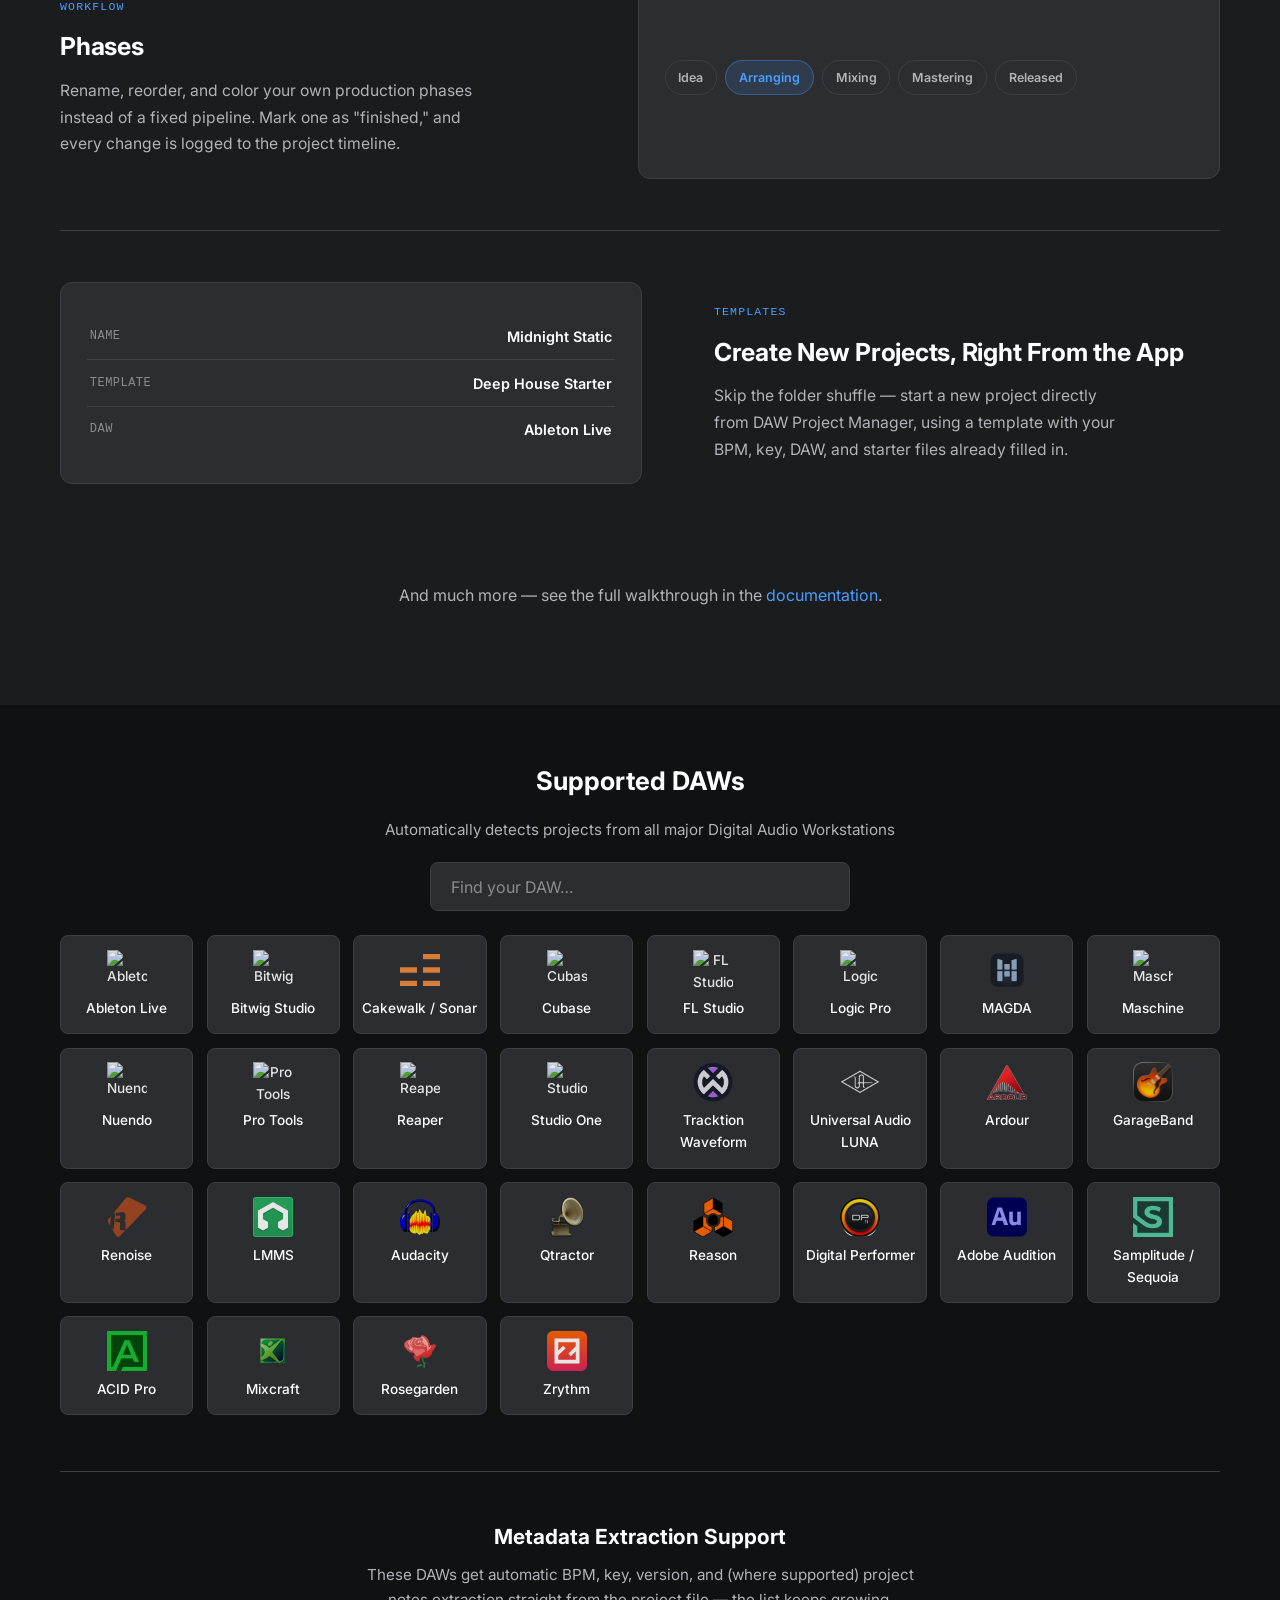
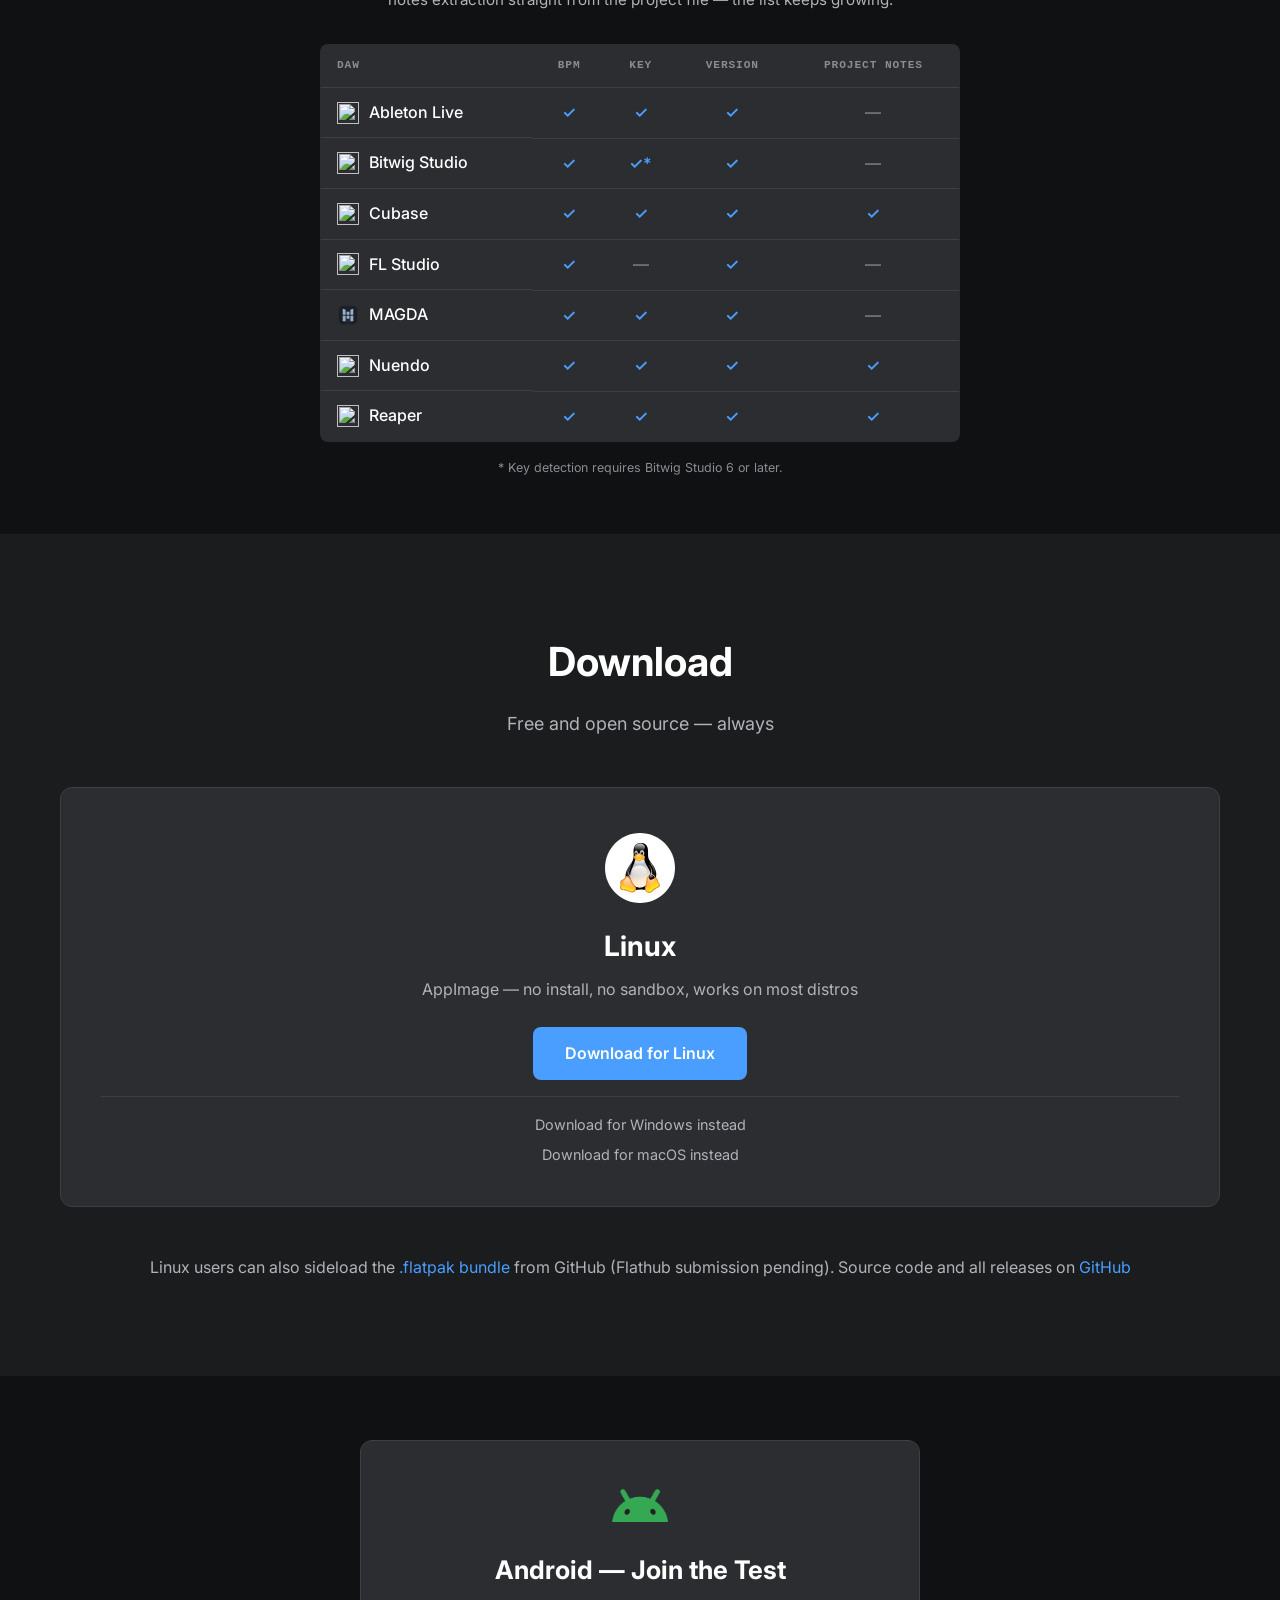
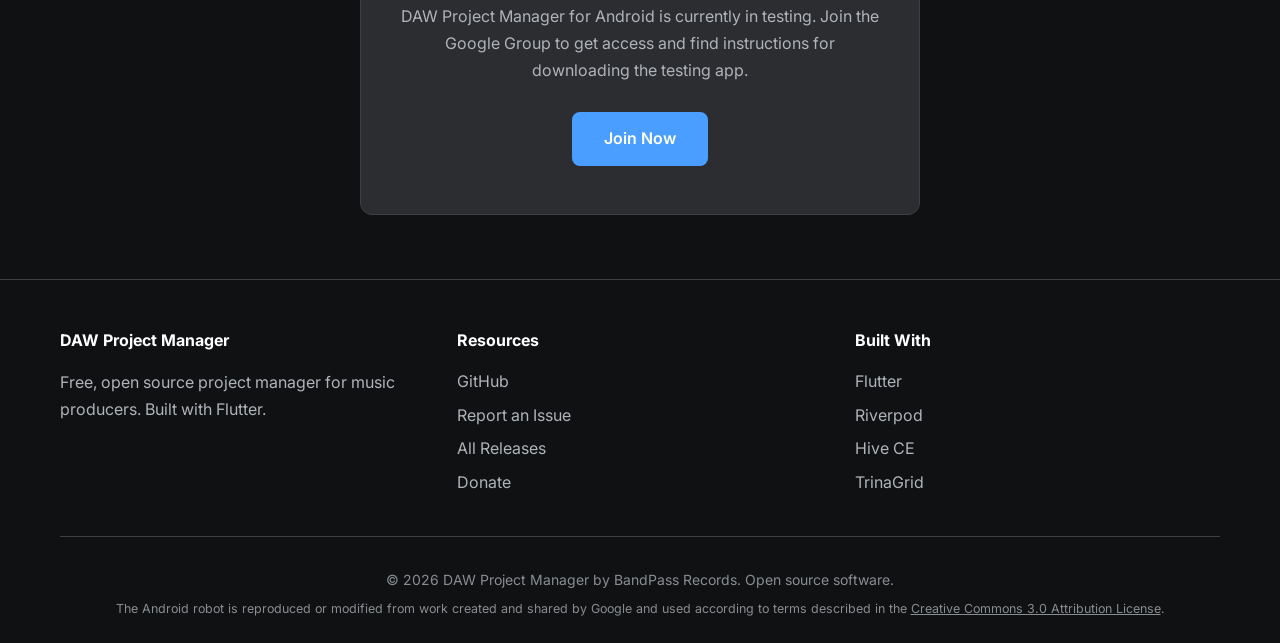
==== commit 038d9852: "Redesign homepage: alternating feature rows, metadata support table, Android testing Replace the den" ====
--- a/index.html
+++ b/index.html
@@ -49,19 +49,17 @@
         <div class="container">
             <div class="hero-content">
                 <h1 class="hero-title">Your Music Projects,<br>Finally Under Control</h1>
-                <p class="hero-subtitle">Scan your drives, track metadata, manage releases, and monitor tasks across every project — all from one place. Built for producers who work across multiple DAWs.</p>
+                <p class="hero-subtitle">Scan your drives, track every project, and keep your creative workflow in order — across every DAW you use.</p>
                 <div class="hero-buttons">
                     <a href="#download" class="btn btn-primary">Download Free</a>
                     <a href="#features" class="btn btn-secondary">Explore Features</a>
                 </div>
-                <div class="hero-badges">
-                    <span class="badge">macOS</span>
-                    <span class="badge">Windows</span>
-                    <span class="badge">Linux</span>
-                    <span class="badge">Android</span>
-                    <span class="badge">iOS</span>
-                    <span class="badge">Free &amp; Open Source</span>
-                    <span class="badge">28 DAWs Supported</span>
+                <p class="hero-plats">macOS · Windows · Linux · Android — free &amp; open source</p>
+
+                <div class="hero-visual">
+                    <div class="app-window">
+                        <img src="resources/screenshots/dashboard/dashboard-overview.png" alt="DAW Project Manager dashboard showing a table of projects across several DAWs, phases, and BPMs" class="app-screenshot">
+                    </div>
                 </div>
             </div>
         </div>
@@ -70,114 +68,156 @@
     <!-- Features Section -->
     <section id="features" class="features">
         <div class="container">
-            <h2 class="section-title">Everything Your Library Needs</h2>
-            <p class="section-subtitle">A complete toolkit for managing your music production projects</p>
-
-            <div class="features-grid">
-
-                <div class="feature-card">
-                    <div class="feature-icon">⚡</div>
-                    <h3>Smart Scanning</h3>
-                    <p>Two-phase scanning: instant detection of DAW type and file path, then optional deep extraction of BPM, key, and version on demand. No waiting around for large libraries.</p>
-                </div>
-
-                <div class="feature-card">
-                    <div class="feature-icon">🎛️</div>
-                    <h3>Rich Project Metadata</h3>
-                    <p>Edit display names, BPM, musical key, phase, notes, and tags per project. Change the production phase right from the table with a dropdown — no need to open each project.</p>
-                </div>
-
-                <div class="feature-card">
-                    <div class="feature-icon">✅</div>
-                    <h3>Task Queue</h3>
-                    <p>See all unfinished todos across every project in one unified view. Grouped by project and sorted by pending count. Check off tasks without ever leaving the queue.</p>
-                </div>
-
-                <div class="feature-card">
-                    <div class="feature-icon">🎵</div>
-                    <h3>Preview Player</h3>
-                    <p>Play preview songs directly in the app with full seek controls. Arrow keys = ±5s, Ctrl+arrow = ±30s. Play and review your work without switching windows.</p>
-                </div>
-
-                <div class="feature-card">
-                    <div class="feature-icon">📦</div>
-                    <h3>Release Management</h3>
-                    <p>Group projects into releases with artwork, description, and release date. Attach stems, mixes, and other files. Navigate your catalogue with a sortable table view.</p>
-                </div>
-
-                <div class="feature-card">
-                    <div class="feature-icon">⌨️</div>
-                    <h3>Keyboard-First</h3>
-                    <p>Full keyboard navigation in the project table. <kbd>P</kbd> preview, <kbd>O</kbd> open in DAW, <kbd>D</kbd> details, <kbd>F</kbd> open folder. Cmd/Alt+← to go back. Everything reachable without a mouse.</p>
-                </div>
-
-                <div class="feature-card">
-                    <div class="feature-icon">🔍</div>
-                    <h3>Fuzzy Search</h3>
-                    <p>Search works the way you think. Type scattered characters and still find what you're looking for. Consistent fuzzy matching across projects, releases, tasks, and playlists.</p>
-                </div>
-
-                <div class="feature-card">
-                    <div class="feature-icon">📊</div>
-                    <h3>Statistics</h3>
-                    <p>Charts and summaries of your entire library — production phases, DAW breakdown, activity over time. See the big picture of your creative output at a glance.</p>
-                </div>
-
-                <div class="feature-card">
-                    <div class="feature-icon">👤</div>
-                    <h3>Multiple Profiles</h3>
-                    <p>Switch between producer profiles instantly. Each profile has its own scan roots, projects, and settings — perfect for studios, collaborators, or separating personal and client work.</p>
-                </div>
-
-                <div class="feature-card">
-                    <div class="feature-icon">☁️</div>
-                    <h3>Google Drive Sync</h3>
-                    <p>Back up and restore your project database to Google Drive. Keep your metadata safe and accessible across machines without syncing raw project files. Optional auto-backup runs on a schedule — every 30 minutes, hourly, every 6 hours, or daily.</p>
-                </div>
-
-                <div class="feature-card">
-                    <div class="feature-icon">🎚️</div>
-                    <h3>Customizable Phases</h3>
-                    <p>Rename, reorder, and color your own production phases instead of a fixed pipeline. Mark any phase as a "finished" state, and every change is logged to the project timeline.</p>
-                </div>
-
-                <div class="feature-card">
-                    <div class="feature-icon">🧩</div>
-                    <h3>Project &amp; Todo Templates</h3>
-                    <p>Save any existing project as a reusable template — BPM, key, DAW, and starter files included — and spin up new projects pre-filled from it. Pair with reusable todo checklists for repeatable workflows.</p>
-                </div>
-
-                <div class="feature-card">
-                    <div class="feature-icon">🎼</div>
-                    <h3>Music Player</h3>
-                    <p>Browse and play preview songs across your whole library, not just one project at a time — a full queue-based player on desktop with a Camelot-wheel key-compatible auto-queue, and a "Now Playing" screen on mobile.</p>
-                </div>
-
-                <div class="feature-card">
-                    <div class="feature-icon">🎧</div>
-                    <h3>Playlists <span class="badge-inline">Mobile</span></h3>
-                    <p>On Android and iOS, create ordered playlists from your preview songs and listen to your library in sequence — great for reviewing work on the go.</p>
-                </div>
-
-                <div class="feature-card">
-                    <div class="feature-icon">🖥️</div>
-                    <h3>Background &amp; Tray Mode <span class="badge-inline">Desktop</span></h3>
-                    <p>Close the window and the app keeps running — a tray icon on Windows or a menu-bar icon on macOS gives you one-click backups and work-session controls without keeping the main window open.</p>
-                </div>
-
-                <div class="feature-card">
-                    <div class="feature-icon">📤</div>
-                    <h3>Smart Sharing</h3>
-                    <p>Share a preview song straight to the OS share sheet. WAV, AIFF, and FLAC files are automatically transcoded — to AAC on macOS, to MP3 on Windows via a bundled ffmpeg — so they open in any app on the other end.</p>
-                </div>
-
-                <div class="feature-card">
-                    <div class="feature-icon">🌍</div>
-                    <h3>9 Languages</h3>
-                    <p>Fully localized in English, Portuguese, Spanish, French, Italian, German, Russian, Japanese, and Chinese. Switch language any time from the app settings.</p>
-                </div>
-
-            </div>
+            <div class="section-head">
+                <h2 class="section-title">Project Management</h2>
+                <p class="section-subtitle">Manage your DAW projects from a single application. No more folders. Never lose track of a project.</p>
+            </div>
+
+            <div class="feature-rows">
+
+                <!-- logo collage built from existing resources/daw/logos assets — swap individual logos or add more as needed -->
+                <div class="feature-row">
+                    <div class="feature-visual">
+                        <div class="app-window">
+                            <div class="app-body placeholder-visual mock-daw-grid">
+                                <img src="resources/daw/logos/ableton-live.png" alt="Ableton Live">
+                                <img src="resources/daw/logos/fl-studio.png" alt="FL Studio">
+                                <img src="resources/daw/logos/logic-pro.png" alt="Logic Pro">
+                                <img src="resources/daw/logos/cubase.png" alt="Cubase">
+                                <img src="resources/daw/logos/pro-tools.png" alt="Pro Tools">
+                                <img src="resources/daw/logos/reaper.png" alt="Reaper">
+                                <img src="resources/daw/logos/bitwig-studio.png" alt="Bitwig Studio">
+                                <img src="resources/daw/logos/studio-one.png" alt="Studio One">
+                                <img src="resources/daw/logos/ardour.png" alt="Ardour">
+                                <img src="resources/daw/logos/garageband.png" alt="GarageBand">
+                            </div>
+                        </div>
+                    </div>
+                    <div class="feature-copy">
+                        <div class="feature-kicker">Compatibility</div>
+                        <h3>We got you covered</h3>
+                        <p>Works with any publicly available DAW — <a href="#daws" class="feature-link">check the full list here</a>.</p>
+                    </div>
+                </div>
+
+                <!-- swap .placeholder-visual for a real metadata-panel screenshot once one is captured (not yet in resources/screenshots/) -->
+                <div class="feature-row reverse">
+                    <div class="feature-visual">
+                        <div class="app-window">
+                            <div class="app-body placeholder-visual mock-meta">
+                                <div class="mock-meta-row"><span class="mock-meta-label">BPM</span><span class="mock-meta-value">124</span></div>
+                                <div class="mock-meta-row"><span class="mock-meta-label">Key</span><span class="mock-meta-value">A Minor</span></div>
+                                <div class="mock-meta-row"><span class="mock-meta-label">DAW Version</span><span class="mock-meta-value">Reaper 7.30</span></div>
+                                <div class="mock-meta-row"><span class="mock-meta-label">Project Notes</span><span class="mock-meta-value">Found</span></div>
+                            </div>
+                        </div>
+                    </div>
+                    <div class="feature-copy">
+                        <div class="feature-kicker">Metadata</div>
+                        <h3>Advanced Metadata Extraction</h3>
+                        <p>DAW version, BPM, musical key, and project notes — extracted automatically for every project, no manual tagging. <a href="#metadata-extraction" class="feature-link">See which DAWs are supported</a>; the list keeps growing.</p>
+                    </div>
+                </div>
+
+                <!-- swap .placeholder-visual for resources/screenshots/project-detail/project-detail-preview-player.png once captured -->
+                <div class="feature-row">
+                    <div class="feature-visual">
+                        <div class="app-window">
+                            <div class="app-body placeholder-visual">
+                                <div class="mock-sync">
+                                    <div class="mock-cloud">🎵</div>
+                                    <div class="mock-sync-text"><b>Corridor_mixdown_v3.wav</b><span>found automatically — ready to preview</span></div>
+                                </div>
+                            </div>
+                        </div>
+                    </div>
+                    <div class="feature-copy">
+                        <div class="feature-kicker">Preview</div>
+                        <h3>Finds Your Mixdowns Automatically</h3>
+                        <p>Export a mix from your DAW and DAW Project Manager finds the file on its own, making it playable for preview right inside the app.</p>
+                    </div>
+                </div>
+
+                <!-- swap .placeholder-visual for resources/screenshots/google-drive-sync/drive-upload-progress.png, or a short clip of the progress bar moving -->
+                <div class="feature-row reverse">
+                    <div class="feature-visual">
+                        <div class="app-window">
+                            <div class="app-body placeholder-visual">
+                                <div class="mock-sync">
+                                    <div class="mock-cloud">☁️</div>
+                                    <div class="mock-sync-text"><b>Synced to your own Google Drive</b><span>last synced 12 minutes ago</span></div>
+                                </div>
+                            </div>
+                        </div>
+                    </div>
+                    <div class="feature-copy">
+                        <div class="feature-kicker">Privacy</div>
+                        <h3>Offline First</h3>
+                        <p>Everything lives on your machine. You can optionally sync your project metadata to your own Google Drive — your project files are never sent to the cloud.</p>
+                    </div>
+                </div>
+
+                <!-- swap .placeholder-visual for resources/screenshots/task-queue/task-queue-overview.png once captured -->
+                <div class="feature-row">
+                    <div class="feature-visual">
+                        <div class="app-window">
+                            <div class="app-body placeholder-visual">
+                                <div class="fake-row"><span class="mock-check"></span><span class="fake-label">Midnight Static</span><span class="fake-value">mix vocals</span></div>
+                                <div class="fake-row"><span class="mock-check done"></span><span class="fake-label mock-strike">Low Tide</span><span class="fake-value mock-strike">bounce stems</span></div>
+                                <div class="fake-row"><span class="mock-check"></span><span class="fake-label">Corridor</span><span class="fake-value">automate filter</span></div>
+                            </div>
+                        </div>
+                    </div>
+                    <div class="feature-copy">
+                        <div class="feature-kicker">Tasks</div>
+                        <h3>TODO Lists</h3>
+                        <p>Keep a checklist per project, then see every unfinished task across your whole library in one unified queue — check things off without ever leaving it.</p>
+                    </div>
+                </div>
+
+                <!-- swap .placeholder-visual for resources/screenshots/settings/settings-phases-customize.png once captured -->
+                <div class="feature-row reverse">
+                    <div class="feature-visual">
+                        <div class="app-window">
+                            <div class="app-body placeholder-visual">
+                                <div class="mock-phases">
+                                    <span class="mock-phase-pill">Idea</span>
+                                    <span class="mock-phase-pill active">Arranging</span>
+                                    <span class="mock-phase-pill">Mixing</span>
+                                    <span class="mock-phase-pill">Mastering</span>
+                                    <span class="mock-phase-pill">Released</span>
+                                </div>
+                            </div>
+                        </div>
+                    </div>
+                    <div class="feature-copy">
+                        <div class="feature-kicker">Workflow</div>
+                        <h3>Phases</h3>
+                        <p>Rename, reorder, and color your own production phases instead of a fixed pipeline. Mark one as "finished," and every change is logged to the project timeline.</p>
+                    </div>
+                </div>
+
+                <!-- swap .placeholder-visual for resources/screenshots/templates/project-template-create-from.png once captured -->
+                <div class="feature-row">
+                    <div class="feature-visual">
+                        <div class="app-window">
+                            <div class="app-body placeholder-visual mock-meta">
+                                <div class="mock-meta-row"><span class="mock-meta-label">Name</span><span class="mock-meta-value">Midnight Static</span></div>
+                                <div class="mock-meta-row"><span class="mock-meta-label">Template</span><span class="mock-meta-value">Deep House Starter</span></div>
+                                <div class="mock-meta-row"><span class="mock-meta-label">DAW</span><span class="mock-meta-value">Ableton Live</span></div>
+                            </div>
+                        </div>
+                    </div>
+                    <div class="feature-copy">
+                        <div class="feature-kicker">Templates</div>
+                        <h3>Create New Projects, Right From the App</h3>
+                        <p>Skip the folder shuffle — start a new project directly from DAW Project Manager, using a template with your BPM, key, DAW, and starter files already filled in.</p>
+                    </div>
+                </div>
+
+            </div>
+
+            <p class="section-more">And much more — see the full walkthrough in the <a href="docs.html">documentation</a>.</p>
         </div>
     </section>
 
@@ -196,143 +236,186 @@
                 <div class="daw-item">
                     <img src="resources/daw/logos/ableton-live.png" alt="Ableton Live" class="daw-logo">
                     <span>Ableton Live</span>
-                    <span class="daw-ext">.als</span>
                 </div>
                 <div class="daw-item">
                     <img src="resources/daw/logos/bitwig-studio.png" alt="Bitwig Studio" class="daw-logo">
                     <span>Bitwig Studio</span>
-                    <span class="daw-ext">.bwproject</span>
                 </div>
                 <div class="daw-item">
                     <img src="resources/daw/logos/cakewalk.png" alt="Cakewalk / Sonar" class="daw-logo">
                     <span>Cakewalk / Sonar</span>
-                    <span class="daw-ext">.cwp</span>
                 </div>
                 <div class="daw-item">
                     <img src="resources/daw/logos/cubase.png" alt="Cubase" class="daw-logo">
                     <span>Cubase</span>
-                    <span class="daw-ext">.cpr</span>
                 </div>
                 <div class="daw-item">
                     <img src="resources/daw/logos/fl-studio.png" alt="FL Studio" class="daw-logo">
                     <span>FL Studio</span>
-                    <span class="daw-ext">.flp</span>
                 </div>
                 <div class="daw-item">
                     <img src="resources/daw/logos/logic-pro.png" alt="Logic Pro" class="daw-logo">
                     <span>Logic Pro</span>
-                    <span class="daw-ext">.logicx</span>
                 </div>
                 <div class="daw-item">
                     <img src="resources/daw/logos/magda.png" alt="MAGDA" class="daw-logo">
                     <span>MAGDA</span>
-                    <span class="daw-ext">.mgd</span>
                 </div>
                 <div class="daw-item">
                     <img src="resources/daw/logos/maschine.png" alt="Maschine" class="daw-logo">
                     <span>Maschine</span>
-                    <span class="daw-ext">.maschine</span>
                 </div>
                 <div class="daw-item">
                     <img src="resources/daw/logos/nuendo.png" alt="Nuendo" class="daw-logo">
                     <span>Nuendo</span>
-                    <span class="daw-ext">.npr</span>
                 </div>
                 <div class="daw-item">
                     <img src="resources/daw/logos/pro-tools.png" alt="Pro Tools" class="daw-logo">
                     <span>Pro Tools</span>
-                    <span class="daw-ext">.ptx</span>
                 </div>
                 <div class="daw-item">
                     <img src="resources/daw/logos/reaper.png" alt="Reaper" class="daw-logo">
                     <span>Reaper</span>
-                    <span class="daw-ext">.rpp</span>
                 </div>
                 <div class="daw-item">
                     <img src="resources/daw/logos/studio-one.png" alt="Studio One" class="daw-logo">
                     <span>Studio One</span>
-                    <span class="daw-ext">.song</span>
                 </div>
                 <div class="daw-item">
                     <img src="resources/daw/logos/tracktion-waveform.png" alt="Tracktion Waveform" class="daw-logo">
                     <span>Tracktion Waveform</span>
-                    <span class="daw-ext">.tracktionedit</span>
                 </div>
                 <div class="daw-item">
                     <img src="resources/daw/logos/luna.png" alt="Universal Audio LUNA" class="daw-logo">
                     <span>Universal Audio LUNA</span>
-                    <span class="daw-ext">.luna</span>
                 </div>
                 <div class="daw-item">
                     <img src="resources/daw/logos/ardour.png" alt="Ardour" class="daw-logo">
                     <span>Ardour</span>
-                    <span class="daw-ext">.ardour</span>
                 </div>
                 <div class="daw-item">
                     <img src="resources/daw/logos/garageband.png" alt="GarageBand" class="daw-logo">
                     <span>GarageBand</span>
-                    <span class="daw-ext">.band</span>
                 </div>
                 <div class="daw-item">
                     <img src="resources/daw/logos/renoise.png" alt="Renoise" class="daw-logo">
                     <span>Renoise</span>
-                    <span class="daw-ext">.xrns</span>
                 </div>
                 <div class="daw-item">
                     <img src="resources/daw/logos/lmms.png" alt="LMMS" class="daw-logo">
                     <span>LMMS</span>
-                    <span class="daw-ext">.mmp, .mmpz</span>
                 </div>
                 <div class="daw-item">
                     <img src="resources/daw/logos/audacity.png" alt="Audacity" class="daw-logo">
                     <span>Audacity</span>
-                    <span class="daw-ext">.aup3</span>
                 </div>
                 <div class="daw-item">
                     <img src="resources/daw/logos/qtractor.png" alt="Qtractor" class="daw-logo">
                     <span>Qtractor</span>
-                    <span class="daw-ext">.qtr</span>
                 </div>
                 <div class="daw-item">
                     <img src="resources/daw/logos/reason.png" alt="Reason" class="daw-logo">
                     <span>Reason</span>
-                    <span class="daw-ext">.reason, .rns</span>
                 </div>
                 <div class="daw-item">
                     <img src="resources/daw/logos/digital-performer.png" alt="Digital Performer" class="daw-logo">
                     <span>Digital Performer</span>
-                    <span class="daw-ext">.dpproj</span>
                 </div>
                 <div class="daw-item">
                     <img src="resources/daw/logos/adobe-audition.png" alt="Adobe Audition" class="daw-logo">
                     <span>Adobe Audition</span>
-                    <span class="daw-ext">.sesx</span>
                 </div>
                 <div class="daw-item">
                     <img src="resources/daw/logos/samplitude-sequoia.png" alt="Samplitude / Sequoia" class="daw-logo">
                     <span>Samplitude / Sequoia</span>
-                    <span class="daw-ext">.vip</span>
                 </div>
                 <div class="daw-item">
                     <img src="resources/daw/logos/acid-pro.png" alt="ACID Pro" class="daw-logo">
                     <span>ACID Pro</span>
-                    <span class="daw-ext">.acd</span>
                 </div>
                 <div class="daw-item">
                     <img src="resources/daw/logos/mixcraft.png" alt="Mixcraft" class="daw-logo">
                     <span>Mixcraft</span>
-                    <span class="daw-ext">.mx8, .mx9, .mx10</span>
                 </div>
                 <div class="daw-item">
                     <img src="resources/daw/logos/rosegarden.png" alt="Rosegarden" class="daw-logo">
                     <span>Rosegarden</span>
-                    <span class="daw-ext">.rg</span>
                 </div>
                 <div class="daw-item">
                     <img src="resources/daw/logos/zrythm.png" alt="Zrythm" class="daw-logo">
                     <span>Zrythm</span>
-                    <span class="daw-ext">.zpj</span>
-                </div>
+                </div>
+            </div>
+
+            <div id="metadata-extraction" class="metadata-extraction">
+                <h3 class="metadata-extraction-title">Metadata Extraction Support</h3>
+                <p class="metadata-extraction-subtitle">These DAWs get automatic BPM, key, version, and (where supported) project notes extraction straight from the project file — the list keeps growing.</p>
+
+                <div class="metadata-table-wrap">
+                    <table class="metadata-table">
+                        <thead>
+                            <tr>
+                                <th>DAW</th>
+                                <th>BPM</th>
+                                <th>Key</th>
+                                <th>Version</th>
+                                <th>Project Notes</th>
+                            </tr>
+                        </thead>
+                        <tbody>
+                            <tr>
+                                <td class="metadata-daw"><img src="resources/daw/logos/ableton-live.png" alt="" class="metadata-daw-logo">Ableton Live</td>
+                                <td class="metadata-yes">✓</td>
+                                <td class="metadata-yes">✓</td>
+                                <td class="metadata-yes">✓</td>
+                                <td class="metadata-no">—</td>
+                            </tr>
+                            <tr>
+                                <td class="metadata-daw"><img src="resources/daw/logos/bitwig-studio.png" alt="" class="metadata-daw-logo">Bitwig Studio</td>
+                                <td class="metadata-yes">✓</td>
+                                <td class="metadata-yes">✓*</td>
+                                <td class="metadata-yes">✓</td>
+                                <td class="metadata-no">—</td>
+                            </tr>
+                            <tr>
+                                <td class="metadata-daw"><img src="resources/daw/logos/cubase.png" alt="" class="metadata-daw-logo">Cubase</td>
+                                <td class="metadata-yes">✓</td>
+                                <td class="metadata-yes">✓</td>
+                                <td class="metadata-yes">✓</td>
+                                <td class="metadata-yes">✓</td>
+                            </tr>
+                            <tr>
+                                <td class="metadata-daw"><img src="resources/daw/logos/fl-studio.png" alt="" class="metadata-daw-logo">FL Studio</td>
+                                <td class="metadata-yes">✓</td>
+                                <td class="metadata-no">—</td>
+                                <td class="metadata-yes">✓</td>
+                                <td class="metadata-no">—</td>
+                            </tr>
+                            <tr>
+                                <td class="metadata-daw"><img src="resources/daw/logos/magda.png" alt="" class="metadata-daw-logo">MAGDA</td>
+                                <td class="metadata-yes">✓</td>
+                                <td class="metadata-yes">✓</td>
+                                <td class="metadata-yes">✓</td>
+                                <td class="metadata-no">—</td>
+                            </tr>
+                            <tr>
+                                <td class="metadata-daw"><img src="resources/daw/logos/nuendo.png" alt="" class="metadata-daw-logo">Nuendo</td>
+                                <td class="metadata-yes">✓</td>
+                                <td class="metadata-yes">✓</td>
+                                <td class="metadata-yes">✓</td>
+                                <td class="metadata-yes">✓</td>
+                            </tr>
+                            <tr>
+                                <td class="metadata-daw"><img src="resources/daw/logos/reaper.png" alt="" class="metadata-daw-logo">Reaper</td>
+                                <td class="metadata-yes">✓</td>
+                                <td class="metadata-yes">✓</td>
+                                <td class="metadata-yes">✓</td>
+                                <td class="metadata-yes">✓</td>
+                            </tr>
+                        </tbody>
+                    </table>
+                </div>
+                <p class="metadata-table-footnote">* Key detection requires Bitwig Studio 6 or later.</p>
             </div>
         </div>
     </section>
@@ -354,10 +437,10 @@
                         Download for Windows
                     </a>
                     <div class="other-platform-link" id="windows-other-platform" style="display: none;">
-                        <a href="https://github.com/bandpassrecords/daw-project-manager/releases/download/v2.7.1/DAW_Project_Manager_macOS_v2.7.1.dmg" class="btn-link" target="_blank" rel="noopener noreferrer">
+                        <a href="https://github.com/bandpassrecords/daw-project-manager/releases/download/v2.7.3/DAW_Project_Manager_macOS_v2.7.3.dmg" class="btn-link" target="_blank" rel="noopener noreferrer">
                             Download for macOS instead
                         </a>
-                        <a href="https://github.com/bandpassrecords/daw-project-manager/releases/download/v2.7.1/DAW_Project_Manager_Linux_v2.7.1.AppImage" class="btn-link" target="_blank" rel="noopener noreferrer">
+                        <a href="https://github.com/bandpassrecords/daw-project-manager/releases/download/v2.7.3/DAW_Project_Manager_Linux_v2.7.3.AppImage" class="btn-link" target="_blank" rel="noopener noreferrer">
                             Download for Linux instead
                         </a>
                     </div>
@@ -369,14 +452,15 @@
                     </div>
                     <h3>macOS</h3>
                     <p>macOS 10.14 or later</p>
-                    <a href="https://github.com/bandpassrecords/daw-project-manager/releases/download/v2.7.1/DAW_Project_Manager_macOS_v2.7.1.dmg" class="btn btn-primary" target="_blank" rel="noopener noreferrer">
+                    <a href="https://github.com/bandpassrecords/daw-project-manager/releases/download/v2.7.3/DAW_Project_Manager_macOS_v2.7.3.dmg" class="btn btn-primary" target="_blank" rel="noopener noreferrer">
                         Download for macOS
                     </a>
+                    <p class="download-note">Not notarized by Apple yet — after opening the app, go to <strong>System Settings → Privacy &amp; Security</strong> and click <strong>Open Anyway</strong> to run it.</p>
                     <div class="other-platform-link" id="macos-other-platform" style="display: none;">
                         <a href="https://apps.microsoft.com/detail/9n8hxzd3hwx7" class="btn-link" target="_blank" rel="noopener noreferrer">
                             Download for Windows instead
                         </a>
-                        <a href="https://github.com/bandpassrecords/daw-project-manager/releases/download/v2.7.1/DAW_Project_Manager_Linux_v2.7.1.AppImage" class="btn-link" target="_blank" rel="noopener noreferrer">
+                        <a href="https://github.com/bandpassrecords/daw-project-manager/releases/download/v2.7.3/DAW_Project_Manager_Linux_v2.7.3.AppImage" class="btn-link" target="_blank" rel="noopener noreferrer">
                             Download for Linux instead
                         </a>
                     </div>
@@ -388,14 +472,14 @@
                     </div>
                     <h3>Linux</h3>
                     <p>AppImage &mdash; no install, no sandbox, works on most distros</p>
-                    <a href="https://github.com/bandpassrecords/daw-project-manager/releases/download/v2.7.1/DAW_Project_Manager_Linux_v2.7.1.AppImage" class="btn btn-primary" target="_blank" rel="noopener noreferrer">
+                    <a href="https://github.com/bandpassrecords/daw-project-manager/releases/download/v2.7.3/DAW_Project_Manager_Linux_v2.7.3.AppImage" class="btn btn-primary" target="_blank" rel="noopener noreferrer">
                         Download for Linux
                     </a>
                     <div class="other-platform-link" id="linux-other-platform" style="display: none;">
                         <a href="https://apps.microsoft.com/detail/9n8hxzd3hwx7" class="btn-link" target="_blank" rel="noopener noreferrer">
                             Download for Windows instead
                         </a>
-                        <a href="https://github.com/bandpassrecords/daw-project-manager/releases/download/v2.7.1/DAW_Project_Manager_macOS_v2.7.1.dmg" class="btn-link" target="_blank" rel="noopener noreferrer">
+                        <a href="https://github.com/bandpassrecords/daw-project-manager/releases/download/v2.7.3/DAW_Project_Manager_macOS_v2.7.3.dmg" class="btn-link" target="_blank" rel="noopener noreferrer">
                             Download for macOS instead
                         </a>
                     </div>
@@ -404,6 +488,20 @@
 
             <div class="download-info">
                 <p>Linux users can also sideload the <a href="https://github.com/bandpassrecords/daw-project-manager/releases" target="_blank" rel="noopener noreferrer">.flatpak bundle</a> from GitHub (Flathub submission pending). Source code and all releases on <a href="https://github.com/bandpassrecords/daw-project-manager" target="_blank" rel="noopener noreferrer">GitHub</a></p>
+            </div>
+        </div>
+    </section>
+
+    <!-- Android Testing Section -->
+    <section id="android-testing" class="android-testing">
+        <div class="container">
+            <div class="android-testing-card">
+                <img src="resources/os/android-head.png" alt="Android" class="android-testing-icon">
+                <h2>Android — Join the Test</h2>
+                <p>DAW Project Manager for Android is currently in testing. Join the Google Group to get access and find instructions for downloading the testing app.</p>
+                <a href="https://groups.google.com/g/daw-project-manager-android-testers" class="btn btn-primary" target="_blank" rel="noopener noreferrer">
+                    Join Now
+                </a>
             </div>
         </div>
     </section>
@@ -440,6 +538,7 @@
 
             <div class="footer-bottom">
                 <p>&copy; 2026 DAW Project Manager by BandPass Records. Open source software.</p>
+                <p class="footer-attribution">The Android robot is reproduced or modified from work created and shared by Google and used according to terms described in the <a href="https://creativecommons.org/licenses/by/3.0/" target="_blank" rel="noopener noreferrer">Creative Commons 3.0 Attribution License</a>.</p>
             </div>
         </div>
     </footer>
--- a/styles.css
+++ b/styles.css
@@ -204,20 +204,35 @@
     background: var(--bg-card);
 }
 
-.hero-badges {
-    display: flex;
-    gap: 0.75rem;
-    justify-content: center;
-    flex-wrap: wrap;
-}
-
-.badge {
+.hero-plats {
+    font-family: 'SFMono-Regular', Consolas, 'Liberation Mono', Menlo, monospace;
+    font-size: 0.8rem;
+    color: var(--text-muted);
+    letter-spacing: 0.02em;
+    margin-bottom: 3rem;
+}
+
+/* Hero / feature screenshot frames */
+.hero-visual {
+    margin-top: 1rem;
+}
+
+.app-window {
     background: var(--bg-card);
-    padding: 0.5rem 1rem;
-    border-radius: 20px;
-    font-size: 0.875rem;
-    color: var(--text-secondary);
     border: 1px solid var(--border-color);
+    border-radius: 12px;
+    overflow: hidden;
+}
+
+.hero-visual .app-window {
+    max-width: 980px;
+    margin: 0 auto;
+    box-shadow: 0 30px 60px -20px var(--shadow);
+}
+
+.app-screenshot {
+    display: block;
+    width: 100%;
 }
 
 /* Features Section */
@@ -226,6 +241,21 @@
     background: var(--bg-dark);
 }
 
+.section-head {
+    max-width: 560px;
+    margin: 0 auto 4rem;
+    text-align: center;
+}
+
+.section-eyebrow {
+    font-family: 'SFMono-Regular', Consolas, 'Liberation Mono', Menlo, monospace;
+    font-size: 0.72rem;
+    letter-spacing: 0.12em;
+    text-transform: uppercase;
+    color: var(--accent);
+    margin-bottom: 0.9rem;
+}
+
 .section-title {
     font-size: 2.5rem;
     font-weight: 700;
@@ -241,52 +271,294 @@
     margin-bottom: 3rem;
 }
 
-.features-grid {
+.section-head .section-title,
+.section-head .section-subtitle {
+    margin-bottom: 0.75rem;
+}
+
+/* Alternating feature rows */
+.feature-rows {
+    display: flex;
+    flex-direction: column;
+}
+
+.feature-row {
     display: grid;
-    grid-template-columns: repeat(auto-fit, minmax(300px, 1fr));
-    gap: 2rem;
+    grid-template-columns: 1.15fr 1fr;
+    gap: 4.5rem;
+    align-items: center;
+    padding: 3.2rem 0;
+    border-bottom: 1px solid var(--border-color);
+}
+
+.feature-row:last-child {
+    border-bottom: none;
+}
+
+.feature-row.reverse {
+    grid-template-columns: 1fr 1.15fr;
+}
+
+.feature-row.reverse .feature-visual {
+    order: 2;
+}
+
+.feature-row.reverse .feature-copy {
+    order: 1;
+}
+
+.feature-kicker {
+    font-family: 'SFMono-Regular', Consolas, 'Liberation Mono', Menlo, monospace;
+    font-size: 0.72rem;
+    letter-spacing: 0.1em;
+    text-transform: uppercase;
+    color: var(--accent);
+    margin-bottom: 0.7rem;
+}
+
+.feature-copy h3 {
+    font-size: 1.55rem;
+    font-weight: 700;
+    margin-bottom: 0.7rem;
+    letter-spacing: -0.01em;
+    color: var(--text-primary);
+}
+
+.feature-copy p {
+    color: var(--text-secondary);
+    font-size: 0.98rem;
+    max-width: 42ch;
+    line-height: 1.7;
+}
+
+/* Placeholder screenshot mockups — replace each .placeholder-visual's markup
+   with an <img> once the real screenshot/clip listed in the row's HTML
+   comment has been captured. */
+.placeholder-visual {
+    padding: 1.6rem;
+    min-height: 200px;
+    display: flex;
+    flex-direction: column;
+    justify-content: center;
+    gap: 0.55rem;
+}
+
+.fake-row {
+    display: flex;
+    align-items: center;
+    gap: 0.75rem;
+    padding: 0.6rem 0.2rem;
+    border-bottom: 1px solid var(--border-color);
+    font-size: 0.82rem;
+}
+
+.fake-row:last-child {
+    border-bottom: none;
+}
+
+.fake-label {
+    color: var(--text-secondary);
+    min-width: 110px;
+}
+
+.fake-value {
+    color: var(--text-muted);
+    font-family: 'SFMono-Regular', Consolas, 'Liberation Mono', Menlo, monospace;
+    font-size: 0.75rem;
+    margin-left: auto;
+}
+
+.mock-check {
+    width: 16px;
+    height: 16px;
+    border-radius: 4px;
+    border: 1.5px solid var(--text-muted);
+    flex-shrink: 0;
+}
+
+.mock-check.done {
+    background: var(--accent);
+    border-color: var(--accent);
+    position: relative;
+}
+
+.mock-check.done::after {
+    content: '';
+    position: absolute;
+    left: 4px;
+    top: 1px;
+    width: 4px;
+    height: 8px;
+    border: solid var(--bg-darker);
+    border-width: 0 2px 2px 0;
+    transform: rotate(45deg);
+}
+
+.mock-strike {
+    text-decoration: line-through;
+    color: var(--text-muted) !important;
+}
+
+.mock-daw-grid {
+    display: grid;
+    grid-template-columns: repeat(5, 1fr);
+    gap: 0.9rem;
+}
+
+.mock-daw-grid img {
+    width: 100%;
+    aspect-ratio: 1;
+    object-fit: contain;
+    background: var(--bg-darker);
+    border: 1px solid var(--border-color);
+    border-radius: 8px;
+    padding: 0.6rem;
+}
+
+.mock-meta {
+    gap: 0;
+}
+
+.mock-meta-row {
+    display: flex;
+    justify-content: space-between;
+    align-items: center;
+    padding: 0.7rem 0.2rem;
+    border-bottom: 1px solid var(--border-color);
+    font-size: 0.9rem;
+}
+
+.mock-meta-row:last-child {
+    border-bottom: none;
+}
+
+.mock-meta-label {
+    color: var(--text-muted);
+    font-family: 'SFMono-Regular', Consolas, 'Liberation Mono', Menlo, monospace;
+    font-size: 0.75rem;
+    letter-spacing: 0.04em;
+    text-transform: uppercase;
+}
+
+.mock-meta-value {
+    color: var(--text-primary);
+    font-weight: 600;
+}
+
+.mock-sync {
+    display: flex;
+    align-items: center;
+    gap: 1rem;
+    padding: 1rem;
+    background: var(--bg-darker);
+    border-radius: 8px;
+    border: 1px solid var(--border-color);
+}
+
+.mock-cloud {
+    width: 38px;
+    height: 38px;
+    border-radius: 8px;
+    background: rgba(74, 158, 255, 0.14);
+    display: flex;
+    align-items: center;
+    justify-content: center;
+    font-size: 1.1rem;
+    flex-shrink: 0;
+}
+
+.mock-sync-text b {
+    display: block;
+    font-size: 0.88rem;
+    color: var(--text-primary);
+}
+
+.mock-sync-text span {
+    font-family: 'SFMono-Regular', Consolas, 'Liberation Mono', Menlo, monospace;
+    font-size: 0.72rem;
+    color: var(--text-muted);
+}
+
+.mock-phases {
+    display: flex;
+    gap: 0.5rem;
+    flex-wrap: wrap;
+}
+
+.mock-phase-pill {
+    padding: 0.4rem 0.8rem;
+    border-radius: 20px;
+    font-size: 0.78rem;
+    font-weight: 600;
+    border: 1px solid var(--border-color);
+    color: var(--text-secondary);
+}
+
+.mock-phase-pill.active {
+    background: rgba(74, 158, 255, 0.14);
+    border-color: rgba(74, 158, 255, 0.35);
+    color: var(--accent);
+}
+
+/* Closing line under the feature rows */
+.section-more {
+    text-align: center;
+    color: var(--text-secondary);
     margin-top: 3rem;
-}
-
-.feature-card {
-    background: var(--bg-card);
-    padding: 2rem;
-    border-radius: 12px;
-    border: 1px solid var(--border-color);
-    transition: all 0.3s ease;
-}
-
-.feature-card:hover {
-    transform: translateY(-4px);
-    box-shadow: 0 12px 30px var(--shadow);
-    border-color: var(--primary-color);
-}
-
-.feature-icon {
-    font-size: 3rem;
-    margin-bottom: 1rem;
-}
-
-.feature-card h3 {
-    font-size: 1.5rem;
-    margin-bottom: 0.75rem;
-    color: var(--text-primary);
-}
-
-.feature-card p {
-    color: var(--text-secondary);
-    line-height: 1.7;
+    font-size: 1rem;
+}
+
+.section-more a,
+.feature-link {
+    color: var(--accent);
+    text-decoration: none;
+}
+
+.section-more a:hover,
+.feature-link:hover {
+    text-decoration: underline;
+}
+
+/* Metadata-extraction legend + per-DAW badge, shown in the Supported DAWs grid */
+.daws-legend {
+    text-align: center;
+    color: var(--text-secondary);
+    font-size: 0.95rem;
+    margin-top: 1.25rem;
+}
+
+.daw-meta-badge {
+    display: inline-block;
+    font-size: 0.65rem;
+    font-weight: 600;
+    text-transform: uppercase;
+    letter-spacing: 0.05em;
+    color: var(--accent);
+    background: rgba(74, 158, 255, 0.12);
+    border: 1px solid rgba(74, 158, 255, 0.3);
+    padding: 0.1rem 0.45rem;
+    border-radius: 4px;
+    vertical-align: middle;
 }
 
 /* Supported DAWs Section */
 .daws {
-    padding: 6rem 0;
+    padding: 3.5rem 0;
     background: var(--bg-darker);
+}
+
+.daws .section-title {
+    font-size: 1.6rem;
+}
+
+.daws .section-subtitle {
+    font-size: 0.95rem;
+    margin-bottom: 0;
 }
 
 .daws-search {
     max-width: 420px;
-    margin: 2rem auto 0;
+    margin: 1.25rem auto 0;
     text-align: center;
 }
 
@@ -319,23 +591,24 @@
 
 .daws-grid {
     display: grid;
-    grid-template-columns: repeat(auto-fit, minmax(200px, 1fr));
-    gap: 1.5rem;
-    margin-top: 3rem;
+    grid-template-columns: repeat(auto-fit, minmax(120px, 1fr));
+    gap: 0.85rem;
+    margin-top: 1.5rem;
 }
 
 .daw-item {
     background: var(--bg-card);
-    padding: 1.5rem;
+    padding: 0.85rem 0.5rem;
     border-radius: 8px;
     text-align: center;
     border: 1px solid var(--border-color);
     transition: all 0.3s ease;
     font-weight: 500;
+    font-size: 0.85rem;
     display: flex;
     flex-direction: column;
     align-items: center;
-    gap: 0.75rem;
+    gap: 0.5rem;
 }
 
 .daw-item:hover {
@@ -345,8 +618,8 @@
 }
 
 .daw-logo {
-    width: 80px;
-    height: 80px;
+    width: 40px;
+    height: 40px;
     object-fit: contain;
     filter: brightness(0.9);
     transition: filter 0.3s ease;
@@ -354,6 +627,98 @@
 
 .daw-item:hover .daw-logo {
     filter: brightness(1);
+}
+
+/* Metadata Extraction Support table */
+.metadata-extraction {
+    margin-top: 3.5rem;
+    padding-top: 3rem;
+    border-top: 1px solid var(--border-color);
+    text-align: center;
+}
+
+.metadata-extraction-title {
+    font-size: 1.3rem;
+    font-weight: 700;
+    color: var(--text-primary);
+    margin-bottom: 0.6rem;
+}
+
+.metadata-extraction-subtitle {
+    color: var(--text-secondary);
+    font-size: 0.95rem;
+    max-width: 560px;
+    margin: 0 auto 2rem;
+}
+
+.metadata-table-wrap {
+    max-width: 640px;
+    margin: 0 auto;
+    overflow-x: auto;
+}
+
+.metadata-table {
+    width: 100%;
+    border-collapse: collapse;
+    background: var(--bg-card);
+    border: 1px solid var(--border-color);
+    border-radius: 8px;
+    overflow: hidden;
+}
+
+.metadata-table th,
+.metadata-table td {
+    padding: 0.75rem 1rem;
+    text-align: left;
+    border-bottom: 1px solid var(--border-color);
+}
+
+.metadata-table th {
+    font-family: 'SFMono-Regular', Consolas, 'Liberation Mono', Menlo, monospace;
+    font-size: 0.7rem;
+    letter-spacing: 0.08em;
+    text-transform: uppercase;
+    color: var(--text-muted);
+    white-space: nowrap;
+}
+
+.metadata-table th:not(:first-child),
+.metadata-table td:not(:first-child) {
+    text-align: center;
+}
+
+.metadata-table tbody tr:last-child td {
+    border-bottom: none;
+}
+
+.metadata-daw {
+    display: flex;
+    align-items: center;
+    gap: 0.6rem;
+    color: var(--text-primary);
+    font-weight: 500;
+}
+
+.metadata-daw-logo {
+    width: 22px;
+    height: 22px;
+    object-fit: contain;
+}
+
+.metadata-yes {
+    color: var(--accent);
+    font-weight: 600;
+}
+
+.metadata-no {
+    color: var(--text-muted);
+}
+
+.metadata-table-footnote {
+    text-align: center;
+    color: var(--text-muted);
+    font-size: 0.78rem;
+    margin-top: 1rem;
 }
 
 /* Download Section */
@@ -409,6 +774,19 @@
     margin-bottom: 1.5rem;
 }
 
+.download-note {
+    margin-top: 1rem;
+    margin-bottom: 0;
+    font-size: 0.8rem;
+    color: var(--text-muted);
+    line-height: 1.6;
+}
+
+.download-note strong {
+    color: var(--text-secondary);
+    font-weight: 600;
+}
+
 .other-platform-link {
     margin-top: 1rem;
     padding-top: 1rem;
@@ -450,6 +828,41 @@
 
 .download-info a:hover {
     text-decoration: underline;
+}
+
+/* Android Testing Section */
+.android-testing {
+    padding: 4rem 0;
+    background: var(--bg-darker);
+}
+
+.android-testing-card {
+    max-width: 560px;
+    margin: 0 auto;
+    text-align: center;
+    background: var(--bg-card);
+    border: 1px solid var(--border-color);
+    border-radius: 12px;
+    padding: 3rem 2.5rem;
+}
+
+.android-testing-icon {
+    width: 56px;
+    height: auto;
+    margin-bottom: 1.25rem;
+}
+
+.android-testing-card h2 {
+    font-size: 1.6rem;
+    font-weight: 700;
+    color: var(--text-primary);
+    margin-bottom: 0.75rem;
+}
+
+.android-testing-card p {
+    color: var(--text-secondary);
+    margin-bottom: 1.75rem;
+    line-height: 1.7;
 }
 
 /* Footer */
@@ -502,6 +915,19 @@
     font-size: 0.875rem;
 }
 
+.footer-attribution {
+    margin-top: 0.5rem;
+    font-size: 0.78rem;
+}
+
+.footer-attribution a {
+    color: var(--text-muted);
+}
+
+.footer-attribution a:hover {
+    color: var(--text-secondary);
+}
+
 /* Smooth Scrolling */
 html {
     scroll-behavior: smooth;
@@ -526,16 +952,34 @@
         font-size: 0.9rem;
     }
     
-    .features-grid,
     .download-cards {
         grid-template-columns: 1fr;
     }
-    
+
+    .feature-row,
+    .feature-row.reverse {
+        grid-template-columns: 1fr;
+        gap: 1.75rem;
+    }
+
+    .feature-row.reverse .feature-visual,
+    .feature-row.reverse .feature-copy {
+        order: initial;
+    }
+
+    .feature-copy p {
+        max-width: none;
+    }
+
+    .mock-daw-grid {
+        grid-template-columns: repeat(4, 1fr);
+    }
+
     .hero-buttons {
         flex-direction: column;
         align-items: stretch;
     }
-    
+
     .btn {
         width: 100%;
         text-align: center;
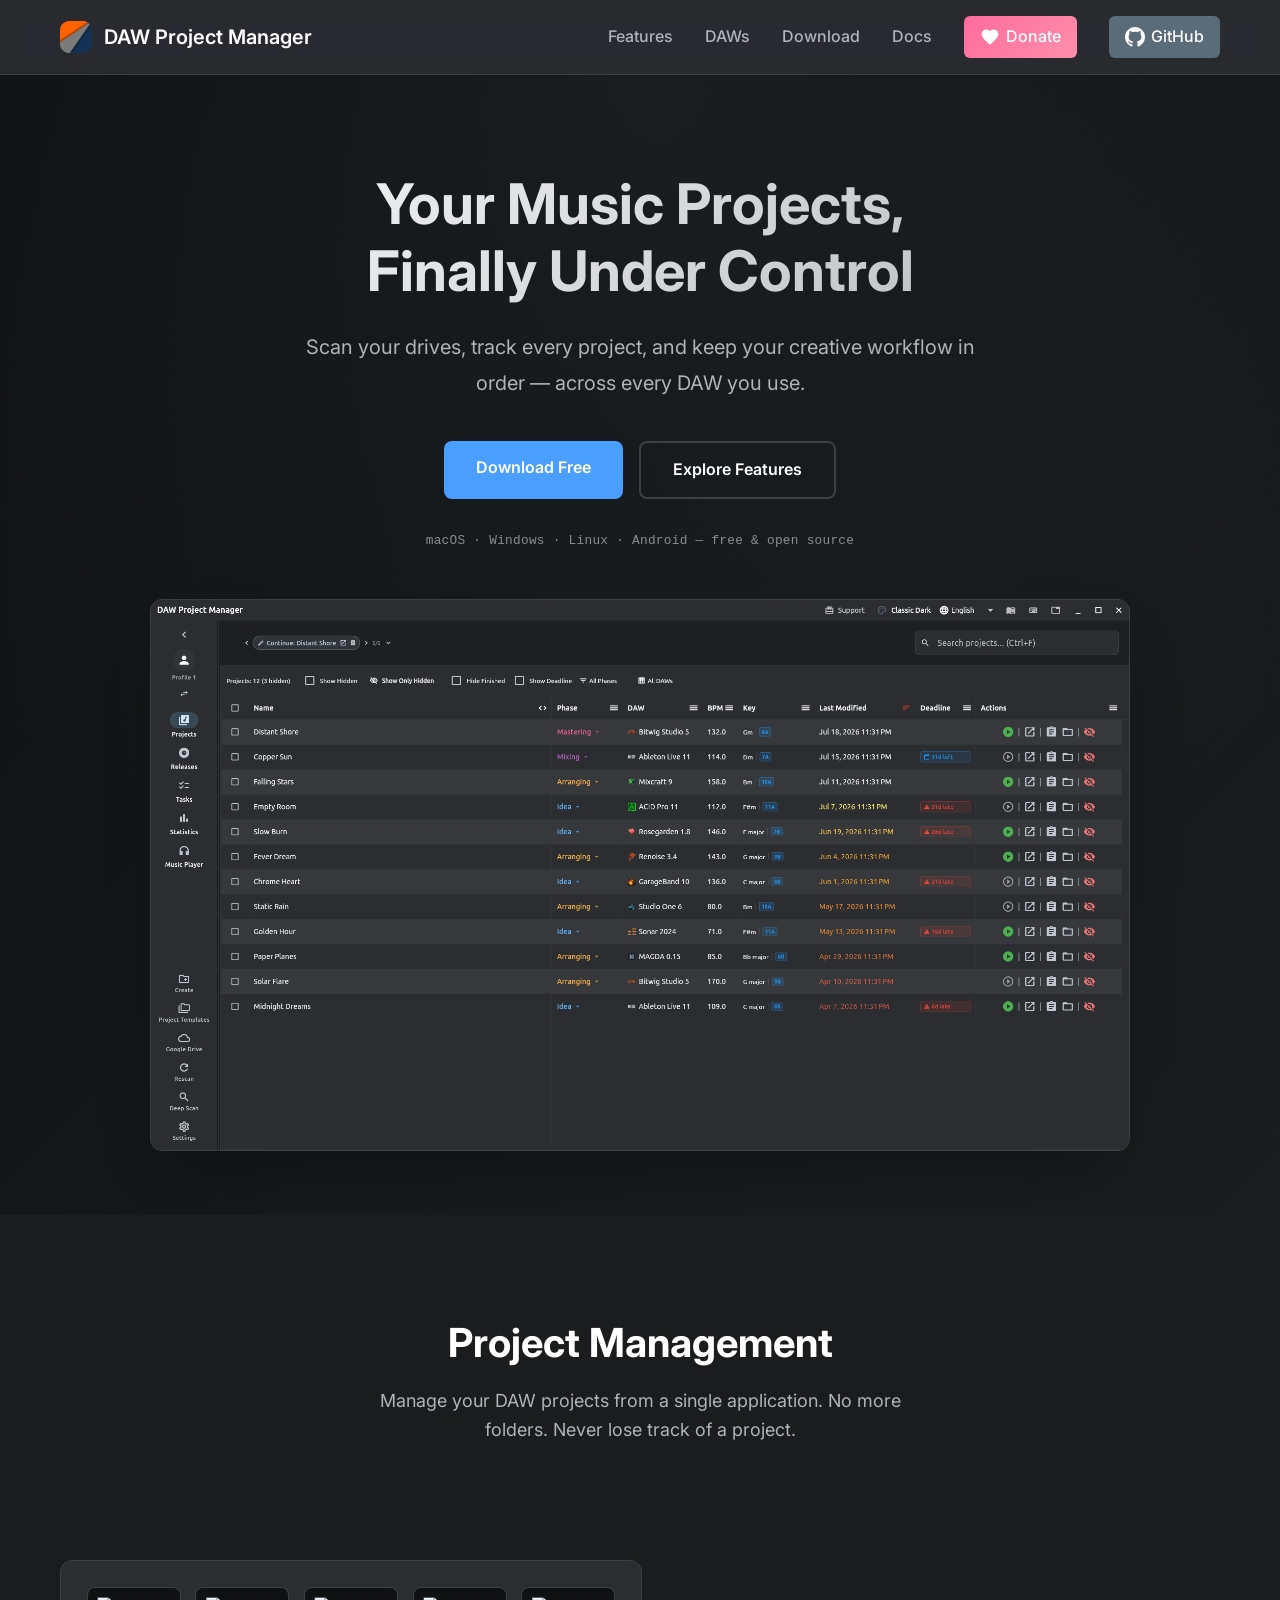
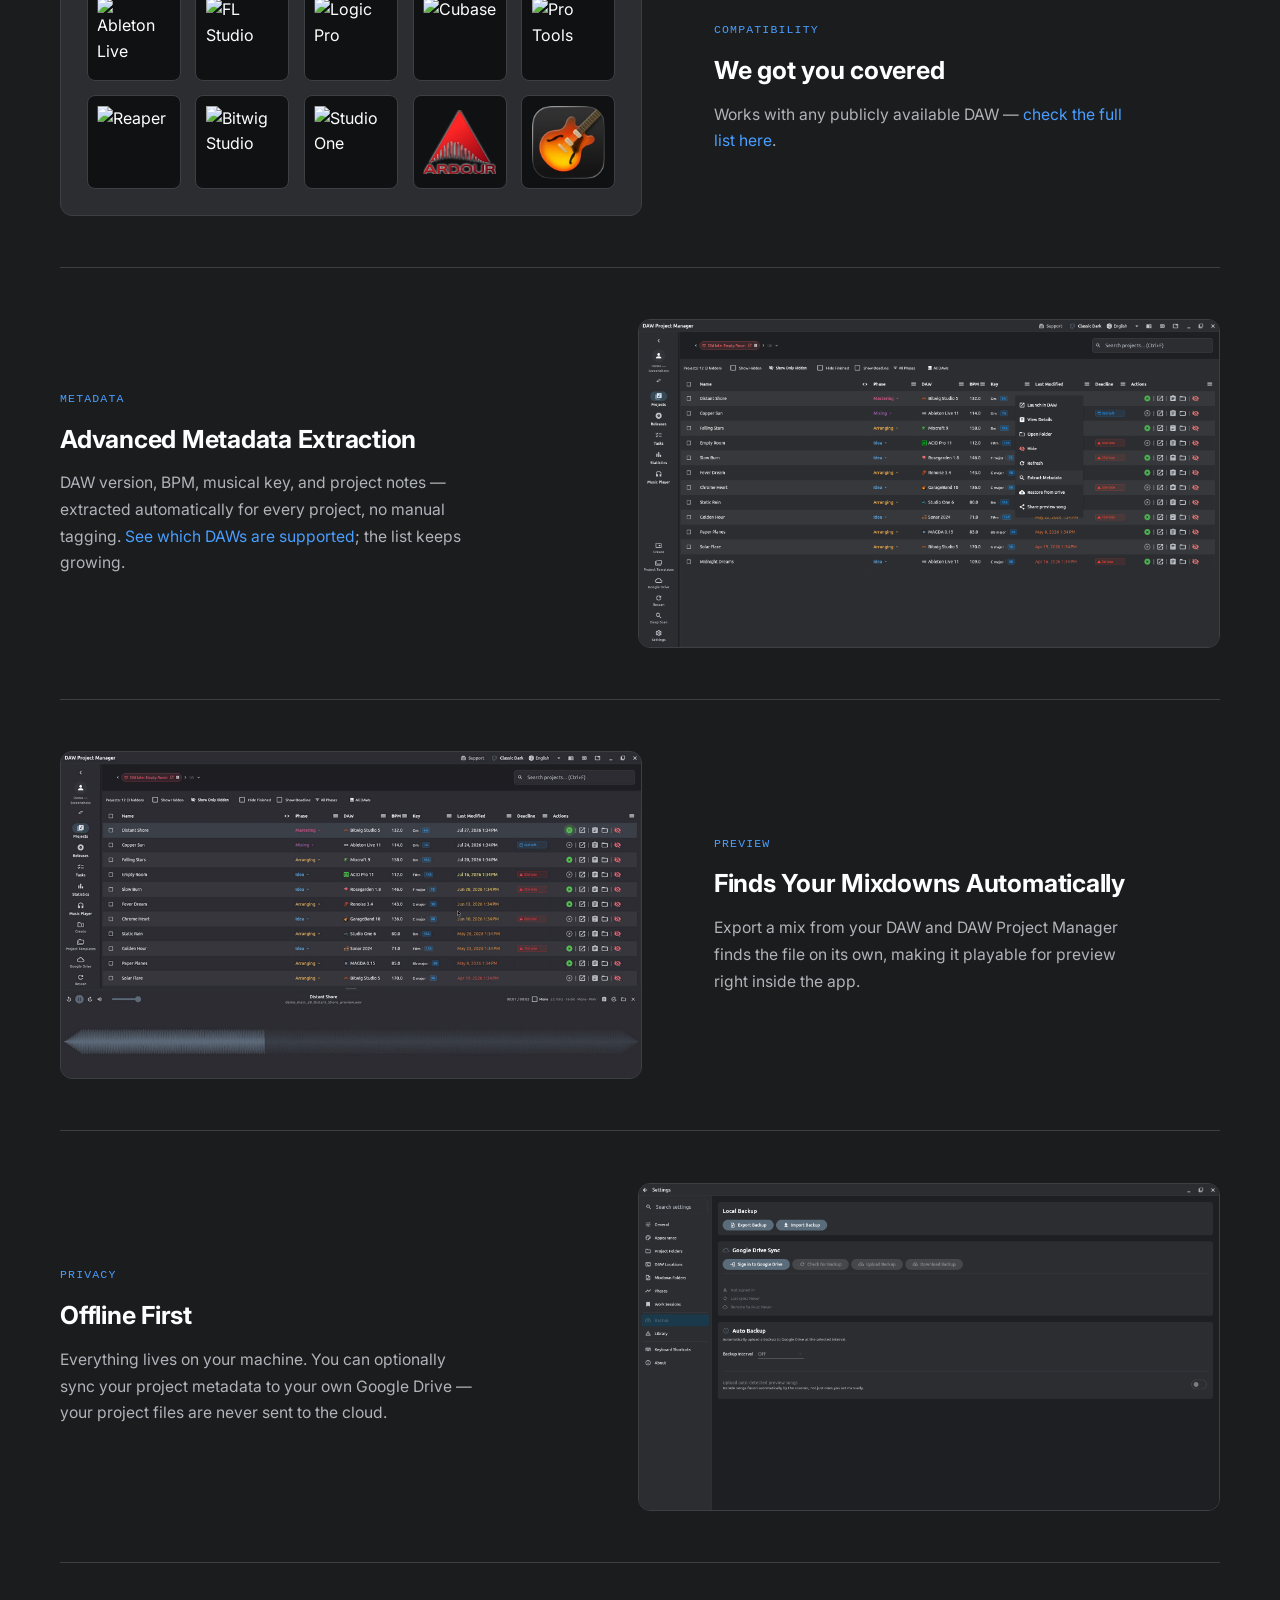
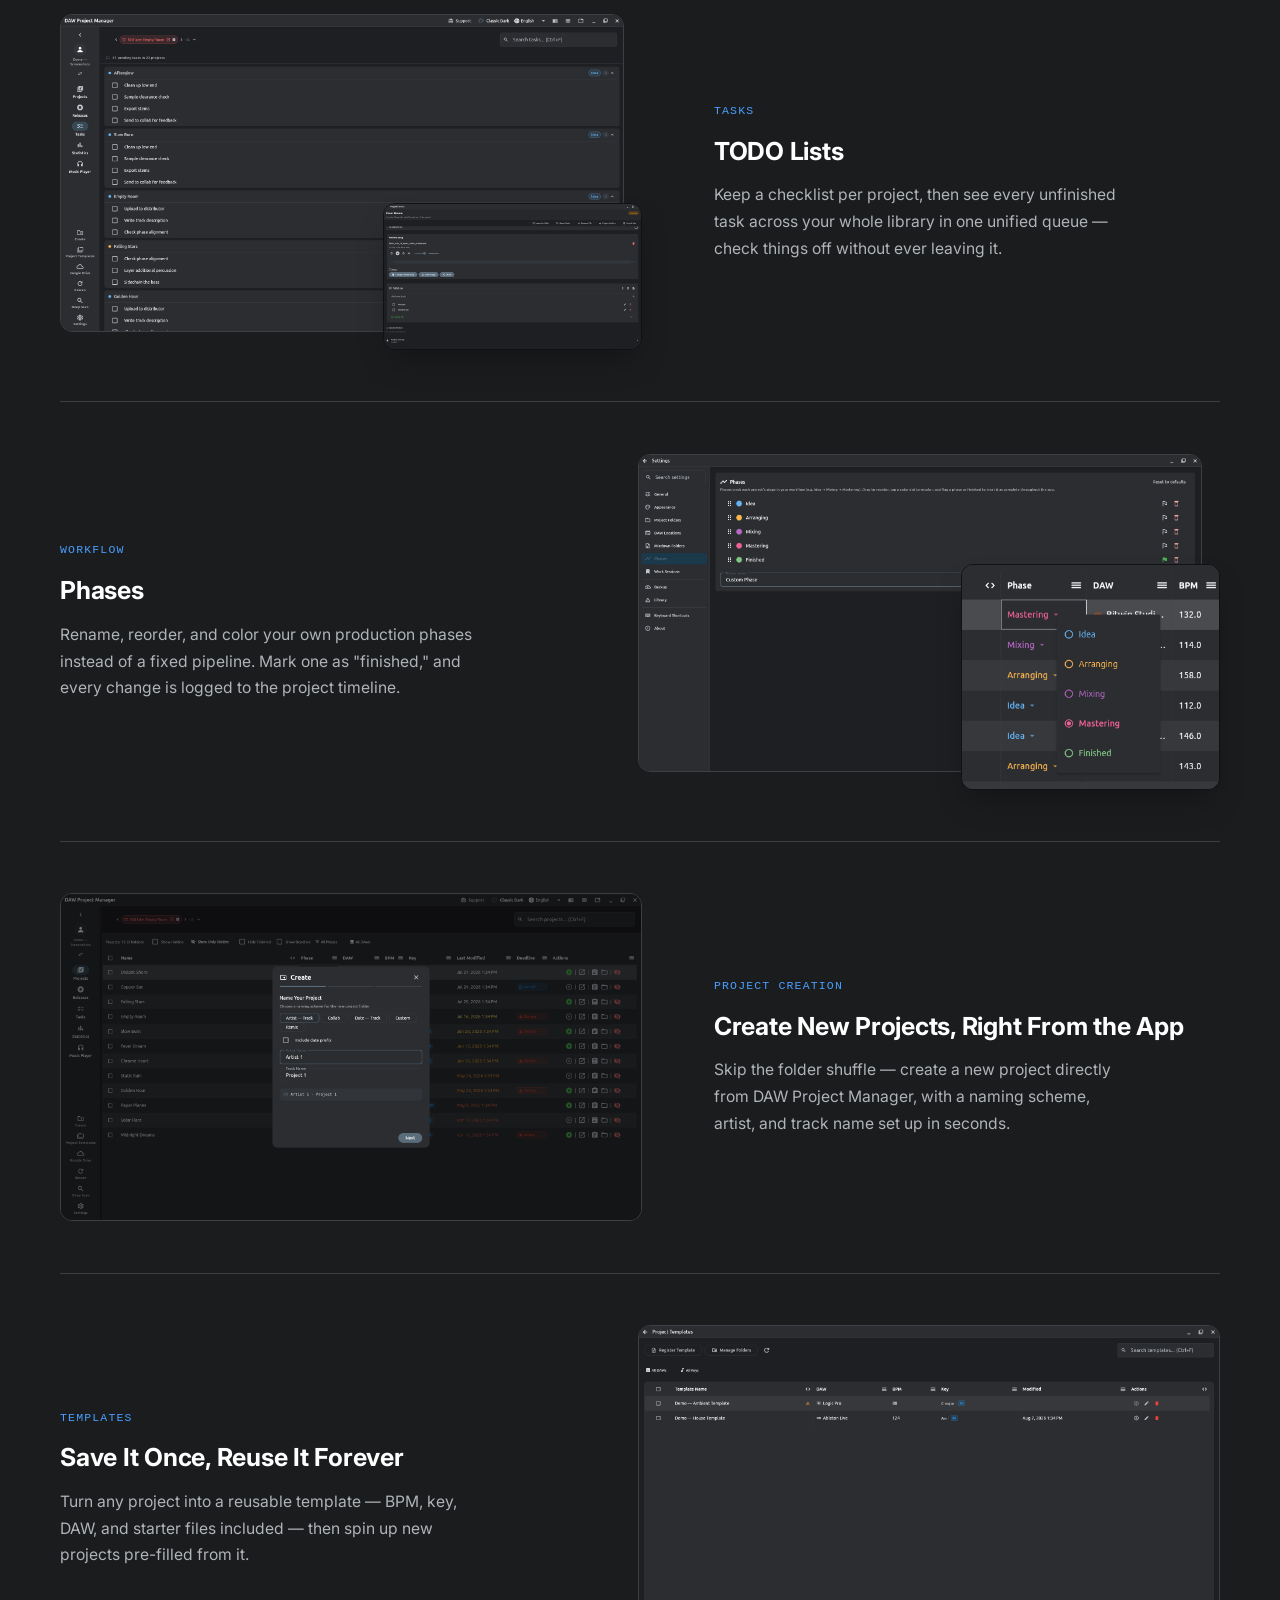
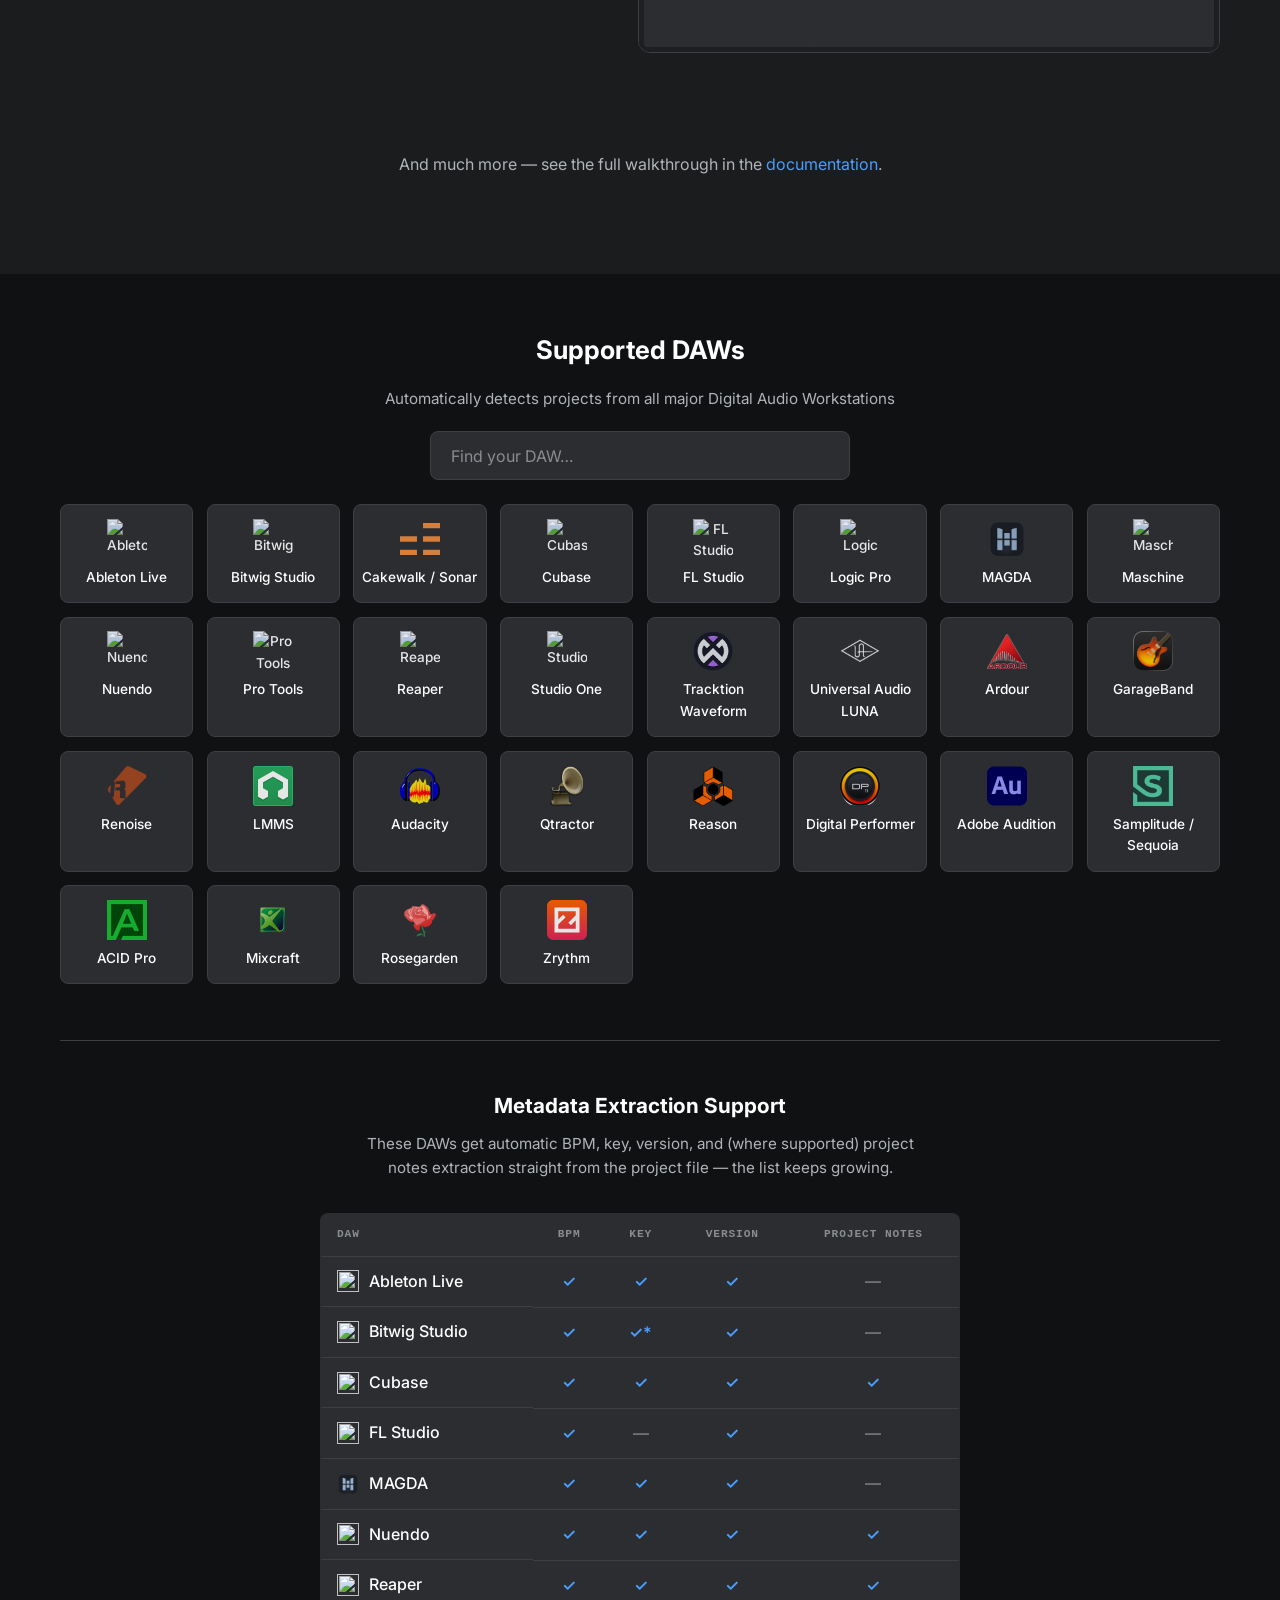
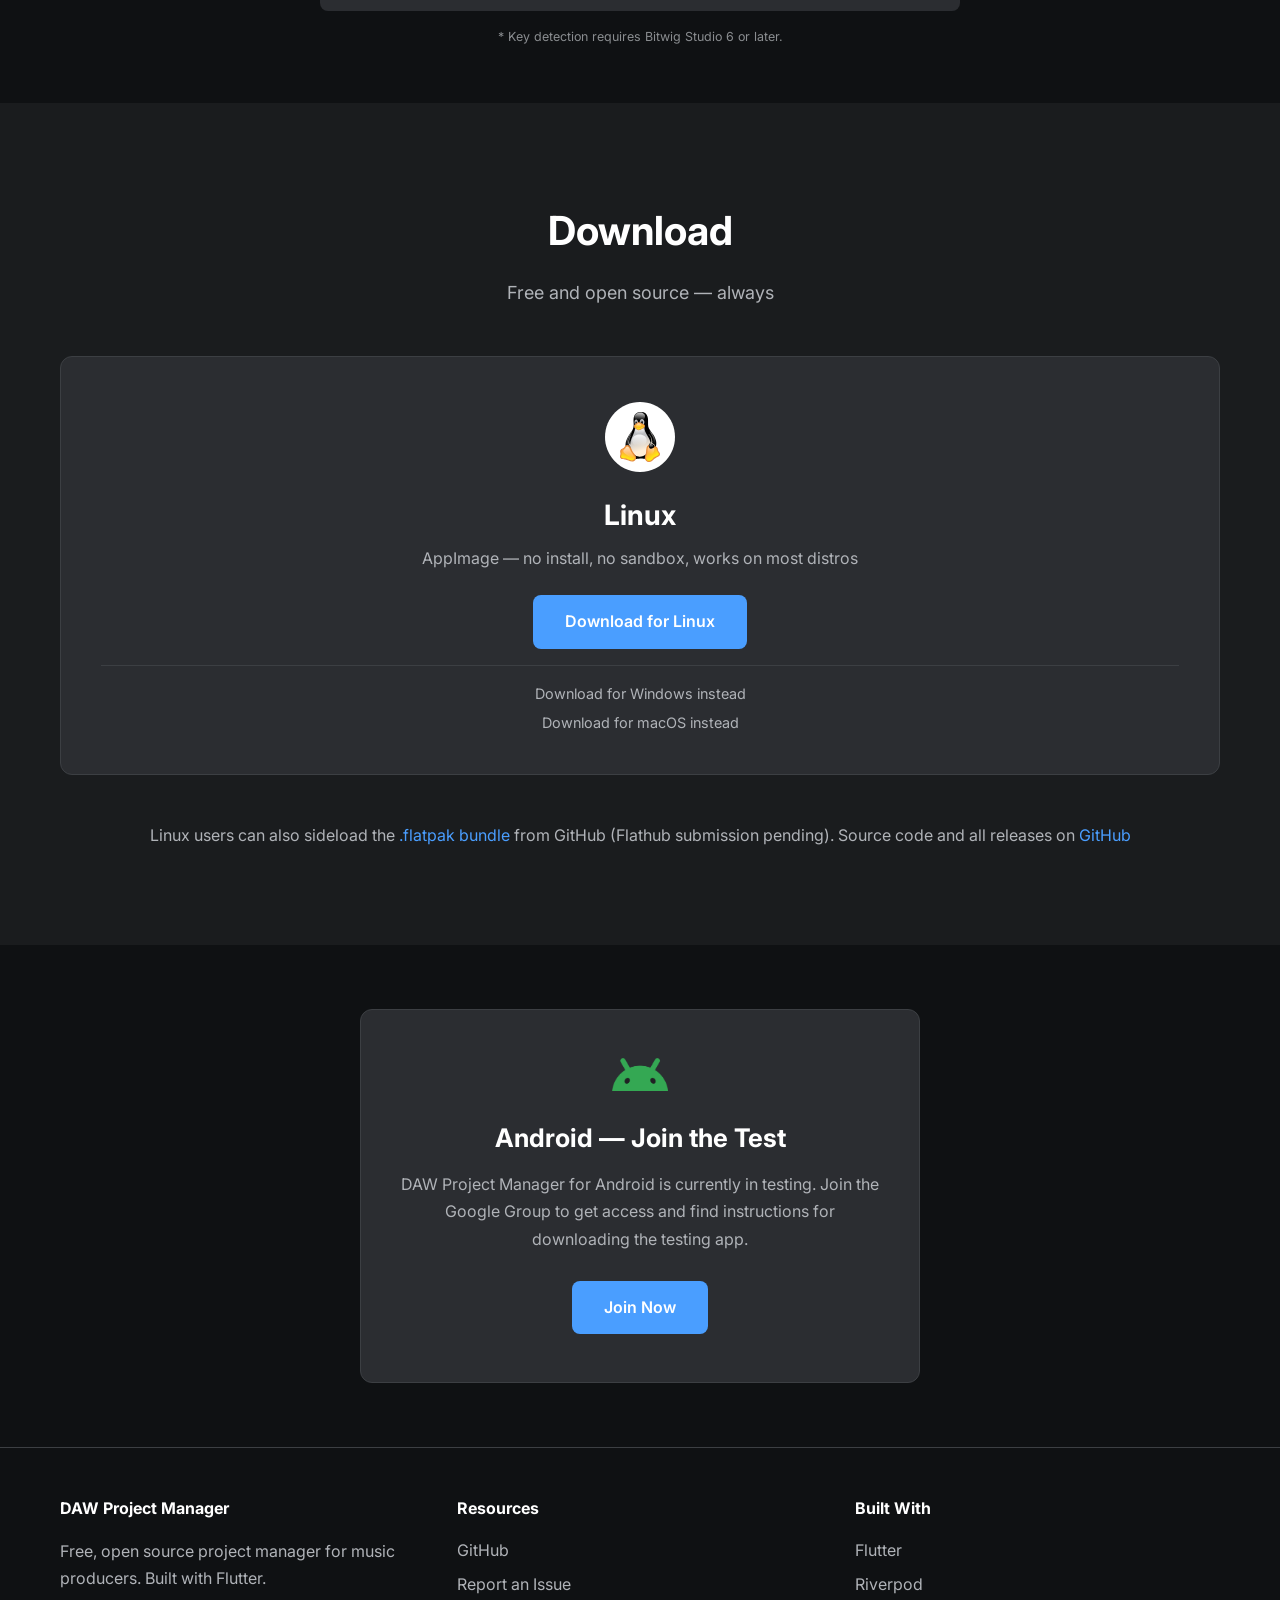
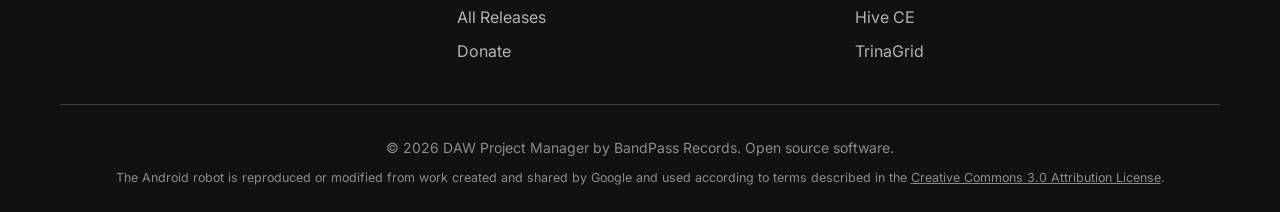
==== commit cf5133ca: "Wire real screenshots into homepage feature rows, add screenshot lightbox Replace every placeholder " ====
--- a/index.html
+++ b/index.html
@@ -100,16 +100,10 @@
                     </div>
                 </div>
 
-                <!-- swap .placeholder-visual for a real metadata-panel screenshot once one is captured (not yet in resources/screenshots/) -->
                 <div class="feature-row reverse">
                     <div class="feature-visual">
                         <div class="app-window">
-                            <div class="app-body placeholder-visual mock-meta">
-                                <div class="mock-meta-row"><span class="mock-meta-label">BPM</span><span class="mock-meta-value">124</span></div>
-                                <div class="mock-meta-row"><span class="mock-meta-label">Key</span><span class="mock-meta-value">A Minor</span></div>
-                                <div class="mock-meta-row"><span class="mock-meta-label">DAW Version</span><span class="mock-meta-value">Reaper 7.30</span></div>
-                                <div class="mock-meta-row"><span class="mock-meta-label">Project Notes</span><span class="mock-meta-value">Found</span></div>
-                            </div>
+                            <img src="resources/screenshots/dashboard/dashboard-extract-metadata.png" alt="Extract Metadata option in a project's action menu" class="app-screenshot">
                         </div>
                     </div>
                     <div class="feature-copy">
@@ -119,16 +113,10 @@
                     </div>
                 </div>
 
-                <!-- swap .placeholder-visual for resources/screenshots/project-detail/project-detail-preview-player.png once captured -->
                 <div class="feature-row">
                     <div class="feature-visual">
                         <div class="app-window">
-                            <div class="app-body placeholder-visual">
-                                <div class="mock-sync">
-                                    <div class="mock-cloud">🎵</div>
-                                    <div class="mock-sync-text"><b>Corridor_mixdown_v3.wav</b><span>found automatically — ready to preview</span></div>
-                                </div>
-                            </div>
+                            <img src="resources/screenshots/project-detail/preview-player-playback.gif" alt="Playing a found preview song in the app" class="app-screenshot">
                         </div>
                     </div>
                     <div class="feature-copy">
@@ -138,16 +126,10 @@
                     </div>
                 </div>
 
-                <!-- swap .placeholder-visual for resources/screenshots/google-drive-sync/drive-upload-progress.png, or a short clip of the progress bar moving -->
                 <div class="feature-row reverse">
                     <div class="feature-visual">
                         <div class="app-window">
-                            <div class="app-body placeholder-visual">
-                                <div class="mock-sync">
-                                    <div class="mock-cloud">☁️</div>
-                                    <div class="mock-sync-text"><b>Synced to your own Google Drive</b><span>last synced 12 minutes ago</span></div>
-                                </div>
-                            </div>
+                            <img src="resources/screenshots/google-drive-sync/drive-setup-signin.png" alt="Settings — Google Drive Sync, with sign-in and auto-backup controls" class="app-screenshot">
                         </div>
                     </div>
                     <div class="feature-copy">
@@ -157,15 +139,13 @@
                     </div>
                 </div>
 
-                <!-- swap .placeholder-visual for resources/screenshots/task-queue/task-queue-overview.png once captured -->
                 <div class="feature-row">
-                    <div class="feature-visual">
-                        <div class="app-window">
-                            <div class="app-body placeholder-visual">
-                                <div class="fake-row"><span class="mock-check"></span><span class="fake-label">Midnight Static</span><span class="fake-value">mix vocals</span></div>
-                                <div class="fake-row"><span class="mock-check done"></span><span class="fake-label mock-strike">Low Tide</span><span class="fake-value mock-strike">bounce stems</span></div>
-                                <div class="fake-row"><span class="mock-check"></span><span class="fake-label">Corridor</span><span class="fake-value">automate filter</span></div>
-                            </div>
+                    <div class="feature-visual visual-duo">
+                        <div class="app-window">
+                            <img src="resources/screenshots/task-queue/task-queue-overview.png" alt="Task Queue tab showing pending todos grouped by project" class="app-screenshot">
+                        </div>
+                        <div class="app-window app-window-inset">
+                            <img src="resources/screenshots/project-detail/project-detail-todos.png" alt="Per-project TODO list on a project's detail page" class="app-screenshot">
                         </div>
                     </div>
                     <div class="feature-copy">
@@ -175,19 +155,13 @@
                     </div>
                 </div>
 
-                <!-- swap .placeholder-visual for resources/screenshots/settings/settings-phases-customize.png once captured -->
                 <div class="feature-row reverse">
-                    <div class="feature-visual">
-                        <div class="app-window">
-                            <div class="app-body placeholder-visual">
-                                <div class="mock-phases">
-                                    <span class="mock-phase-pill">Idea</span>
-                                    <span class="mock-phase-pill active">Arranging</span>
-                                    <span class="mock-phase-pill">Mixing</span>
-                                    <span class="mock-phase-pill">Mastering</span>
-                                    <span class="mock-phase-pill">Released</span>
-                                </div>
-                            </div>
+                    <div class="feature-visual visual-duo">
+                        <div class="app-window">
+                            <img src="resources/screenshots/settings/settings-phases-customize.png" alt="Phases settings — reorder, recolor, and rename production phases" class="app-screenshot">
+                        </div>
+                        <div class="app-window app-window-inset">
+                            <img src="resources/screenshots/dashboard/dashboard-phase-change.png" alt="Changing a project's phase directly from the dashboard table" class="app-screenshot">
                         </div>
                     </div>
                     <div class="feature-copy">
@@ -197,21 +171,29 @@
                     </div>
                 </div>
 
-                <!-- swap .placeholder-visual for resources/screenshots/templates/project-template-create-from.png once captured -->
                 <div class="feature-row">
                     <div class="feature-visual">
                         <div class="app-window">
-                            <div class="app-body placeholder-visual mock-meta">
-                                <div class="mock-meta-row"><span class="mock-meta-label">Name</span><span class="mock-meta-value">Midnight Static</span></div>
-                                <div class="mock-meta-row"><span class="mock-meta-label">Template</span><span class="mock-meta-value">Deep House Starter</span></div>
-                                <div class="mock-meta-row"><span class="mock-meta-label">DAW</span><span class="mock-meta-value">Ableton Live</span></div>
-                            </div>
+                            <img src="resources/screenshots/templates/project-template-create-from.png" alt="Create dialog for a new project, with a naming scheme selected" class="app-screenshot">
+                        </div>
+                    </div>
+                    <div class="feature-copy">
+                        <div class="feature-kicker">Project Creation</div>
+                        <h3>Create New Projects, Right From the App</h3>
+                        <p>Skip the folder shuffle — create a new project directly from DAW Project Manager, with a naming scheme, artist, and track name set up in seconds.</p>
+                    </div>
+                </div>
+
+                <div class="feature-row reverse">
+                    <div class="feature-visual">
+                        <div class="app-window">
+                            <img src="resources/screenshots/templates/project-templates-list.png" alt="Project Templates page listing saved templates" class="app-screenshot">
                         </div>
                     </div>
                     <div class="feature-copy">
                         <div class="feature-kicker">Templates</div>
-                        <h3>Create New Projects, Right From the App</h3>
-                        <p>Skip the folder shuffle — start a new project directly from DAW Project Manager, using a template with your BPM, key, DAW, and starter files already filled in.</p>
+                        <h3>Save It Once, Reuse It Forever</h3>
+                        <p>Turn any project into a reusable template — BPM, key, DAW, and starter files included — then spin up new projects pre-filled from it.</p>
                     </div>
                 </div>
 
@@ -543,6 +525,12 @@
         </div>
     </footer>
 
+    <!-- Screenshot Lightbox -->
+    <div class="lightbox" id="lightbox">
+        <button class="lightbox-close" id="lightbox-close" aria-label="Close">&times;</button>
+        <img src="" alt="" class="lightbox-img" id="lightbox-img">
+    </div>
+
     <script src="script.js"></script>
 </body>
 </html>
--- a/styles.css
+++ b/styles.css
@@ -230,9 +230,68 @@
     box-shadow: 0 30px 60px -20px var(--shadow);
 }
 
+/* Two screenshots shown as one composition: a main frame plus a smaller
+   detail shot floating over its corner. */
+.visual-duo {
+    position: relative;
+    margin-right: 18px;
+    margin-bottom: 18px;
+}
+
+.app-window-inset {
+    position: absolute;
+    right: -18px;
+    bottom: -18px;
+    width: 46%;
+    z-index: 2;
+    border-color: var(--bg-darker);
+    box-shadow: 0 16px 32px -8px var(--shadow);
+}
+
 .app-screenshot {
     display: block;
     width: 100%;
+}
+
+img.app-screenshot {
+    cursor: zoom-in;
+}
+
+/* Screenshot Lightbox */
+.lightbox {
+    display: none;
+    position: fixed;
+    inset: 0;
+    background: rgba(6, 7, 8, 0.92);
+    z-index: 2000;
+    align-items: center;
+    justify-content: center;
+    padding: 3rem;
+    cursor: zoom-out;
+}
+
+.lightbox.active {
+    display: flex;
+}
+
+.lightbox-img {
+    max-width: 92vw;
+    max-height: 92vh;
+    border-radius: 8px;
+    box-shadow: 0 30px 80px rgba(0, 0, 0, 0.6);
+    cursor: default;
+}
+
+.lightbox-close {
+    position: absolute;
+    top: 1.5rem;
+    right: 1.75rem;
+    background: none;
+    border: none;
+    color: var(--text-primary);
+    font-size: 2.25rem;
+    line-height: 1;
+    cursor: pointer;
 }
 
 /* Features Section */
@@ -341,62 +400,6 @@
     flex-direction: column;
     justify-content: center;
     gap: 0.55rem;
-}
-
-.fake-row {
-    display: flex;
-    align-items: center;
-    gap: 0.75rem;
-    padding: 0.6rem 0.2rem;
-    border-bottom: 1px solid var(--border-color);
-    font-size: 0.82rem;
-}
-
-.fake-row:last-child {
-    border-bottom: none;
-}
-
-.fake-label {
-    color: var(--text-secondary);
-    min-width: 110px;
-}
-
-.fake-value {
-    color: var(--text-muted);
-    font-family: 'SFMono-Regular', Consolas, 'Liberation Mono', Menlo, monospace;
-    font-size: 0.75rem;
-    margin-left: auto;
-}
-
-.mock-check {
-    width: 16px;
-    height: 16px;
-    border-radius: 4px;
-    border: 1.5px solid var(--text-muted);
-    flex-shrink: 0;
-}
-
-.mock-check.done {
-    background: var(--accent);
-    border-color: var(--accent);
-    position: relative;
-}
-
-.mock-check.done::after {
-    content: '';
-    position: absolute;
-    left: 4px;
-    top: 1px;
-    width: 4px;
-    height: 8px;
-    border: solid var(--bg-darker);
-    border-width: 0 2px 2px 0;
-    transform: rotate(45deg);
-}
-
-.mock-strike {
-    text-decoration: line-through;
-    color: var(--text-muted) !important;
 }
 
 .mock-daw-grid {
@@ -413,91 +416,6 @@
     border: 1px solid var(--border-color);
     border-radius: 8px;
     padding: 0.6rem;
-}
-
-.mock-meta {
-    gap: 0;
-}
-
-.mock-meta-row {
-    display: flex;
-    justify-content: space-between;
-    align-items: center;
-    padding: 0.7rem 0.2rem;
-    border-bottom: 1px solid var(--border-color);
-    font-size: 0.9rem;
-}
-
-.mock-meta-row:last-child {
-    border-bottom: none;
-}
-
-.mock-meta-label {
-    color: var(--text-muted);
-    font-family: 'SFMono-Regular', Consolas, 'Liberation Mono', Menlo, monospace;
-    font-size: 0.75rem;
-    letter-spacing: 0.04em;
-    text-transform: uppercase;
-}
-
-.mock-meta-value {
-    color: var(--text-primary);
-    font-weight: 600;
-}
-
-.mock-sync {
-    display: flex;
-    align-items: center;
-    gap: 1rem;
-    padding: 1rem;
-    background: var(--bg-darker);
-    border-radius: 8px;
-    border: 1px solid var(--border-color);
-}
-
-.mock-cloud {
-    width: 38px;
-    height: 38px;
-    border-radius: 8px;
-    background: rgba(74, 158, 255, 0.14);
-    display: flex;
-    align-items: center;
-    justify-content: center;
-    font-size: 1.1rem;
-    flex-shrink: 0;
-}
-
-.mock-sync-text b {
-    display: block;
-    font-size: 0.88rem;
-    color: var(--text-primary);
-}
-
-.mock-sync-text span {
-    font-family: 'SFMono-Regular', Consolas, 'Liberation Mono', Menlo, monospace;
-    font-size: 0.72rem;
-    color: var(--text-muted);
-}
-
-.mock-phases {
-    display: flex;
-    gap: 0.5rem;
-    flex-wrap: wrap;
-}
-
-.mock-phase-pill {
-    padding: 0.4rem 0.8rem;
-    border-radius: 20px;
-    font-size: 0.78rem;
-    font-weight: 600;
-    border: 1px solid var(--border-color);
-    color: var(--text-secondary);
-}
-
-.mock-phase-pill.active {
-    background: rgba(74, 158, 255, 0.14);
-    border-color: rgba(74, 158, 255, 0.35);
-    color: var(--accent);
 }
 
 /* Closing line under the feature rows */
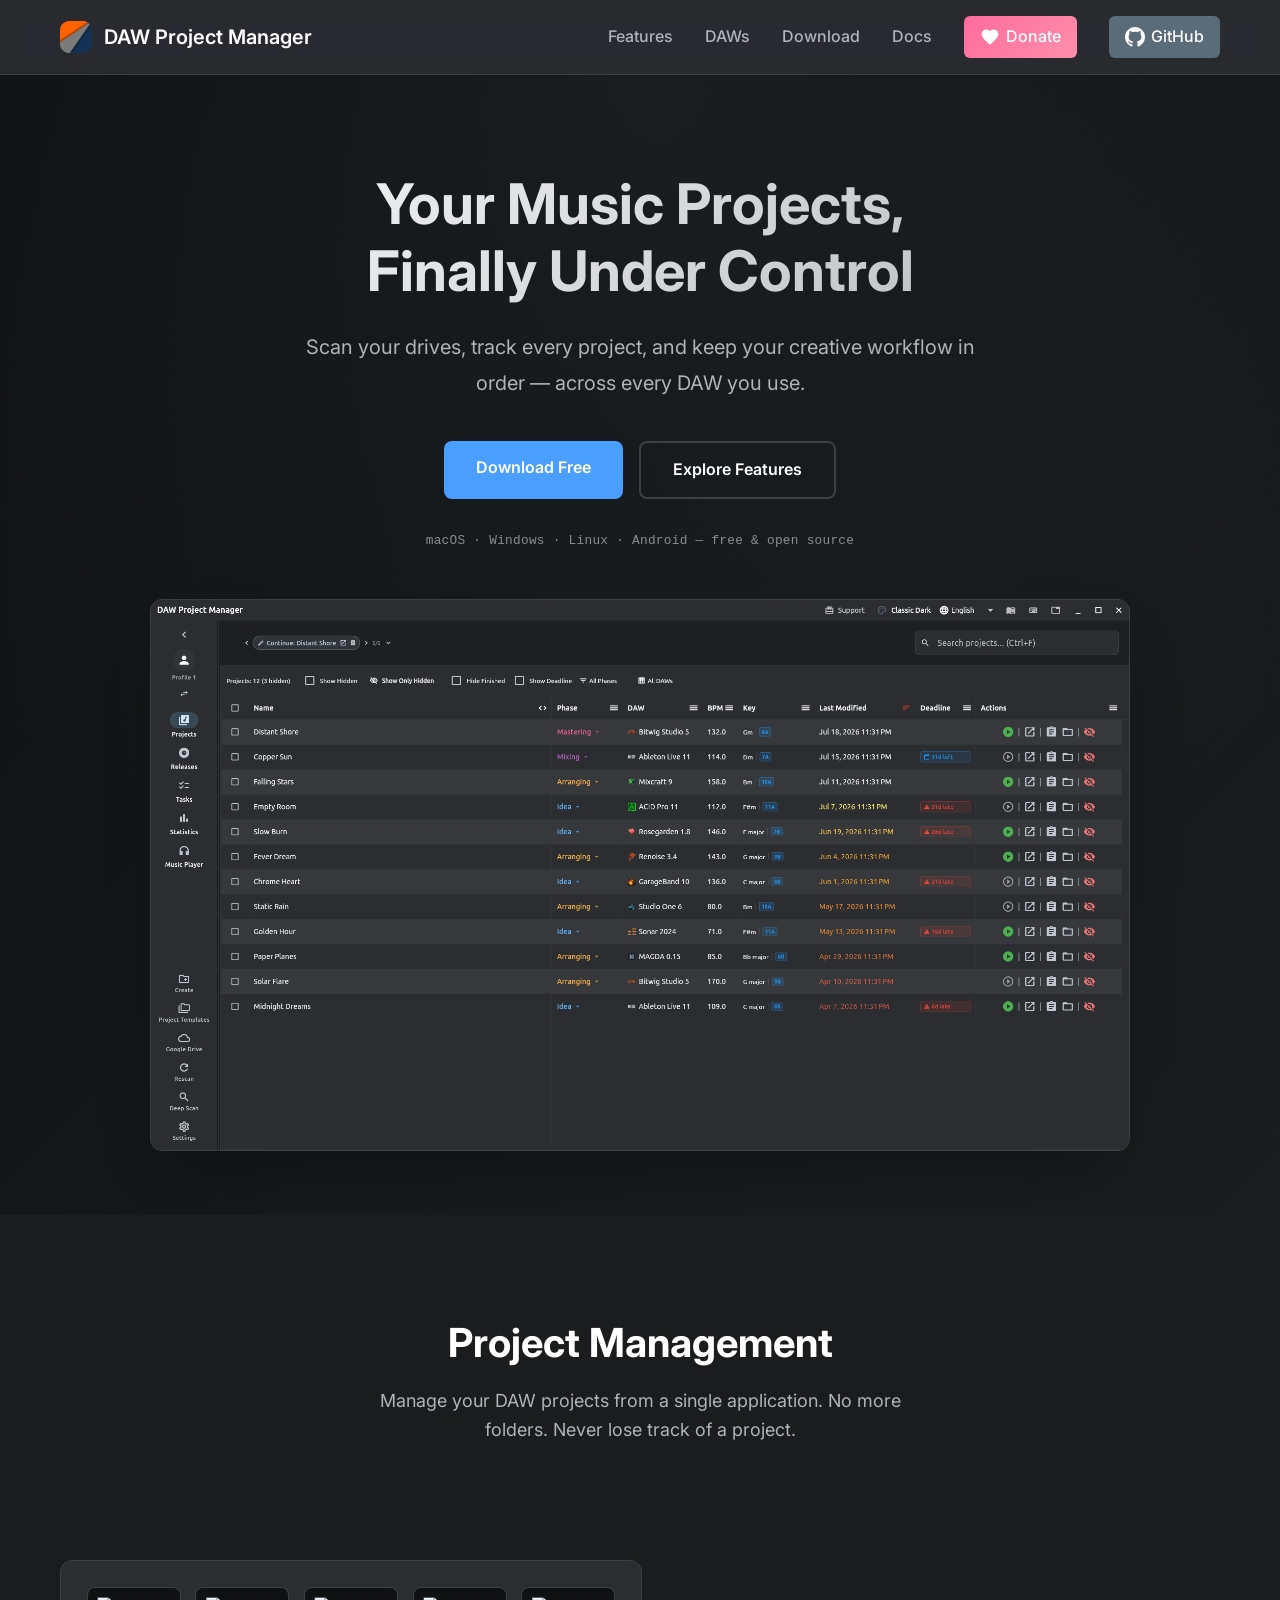
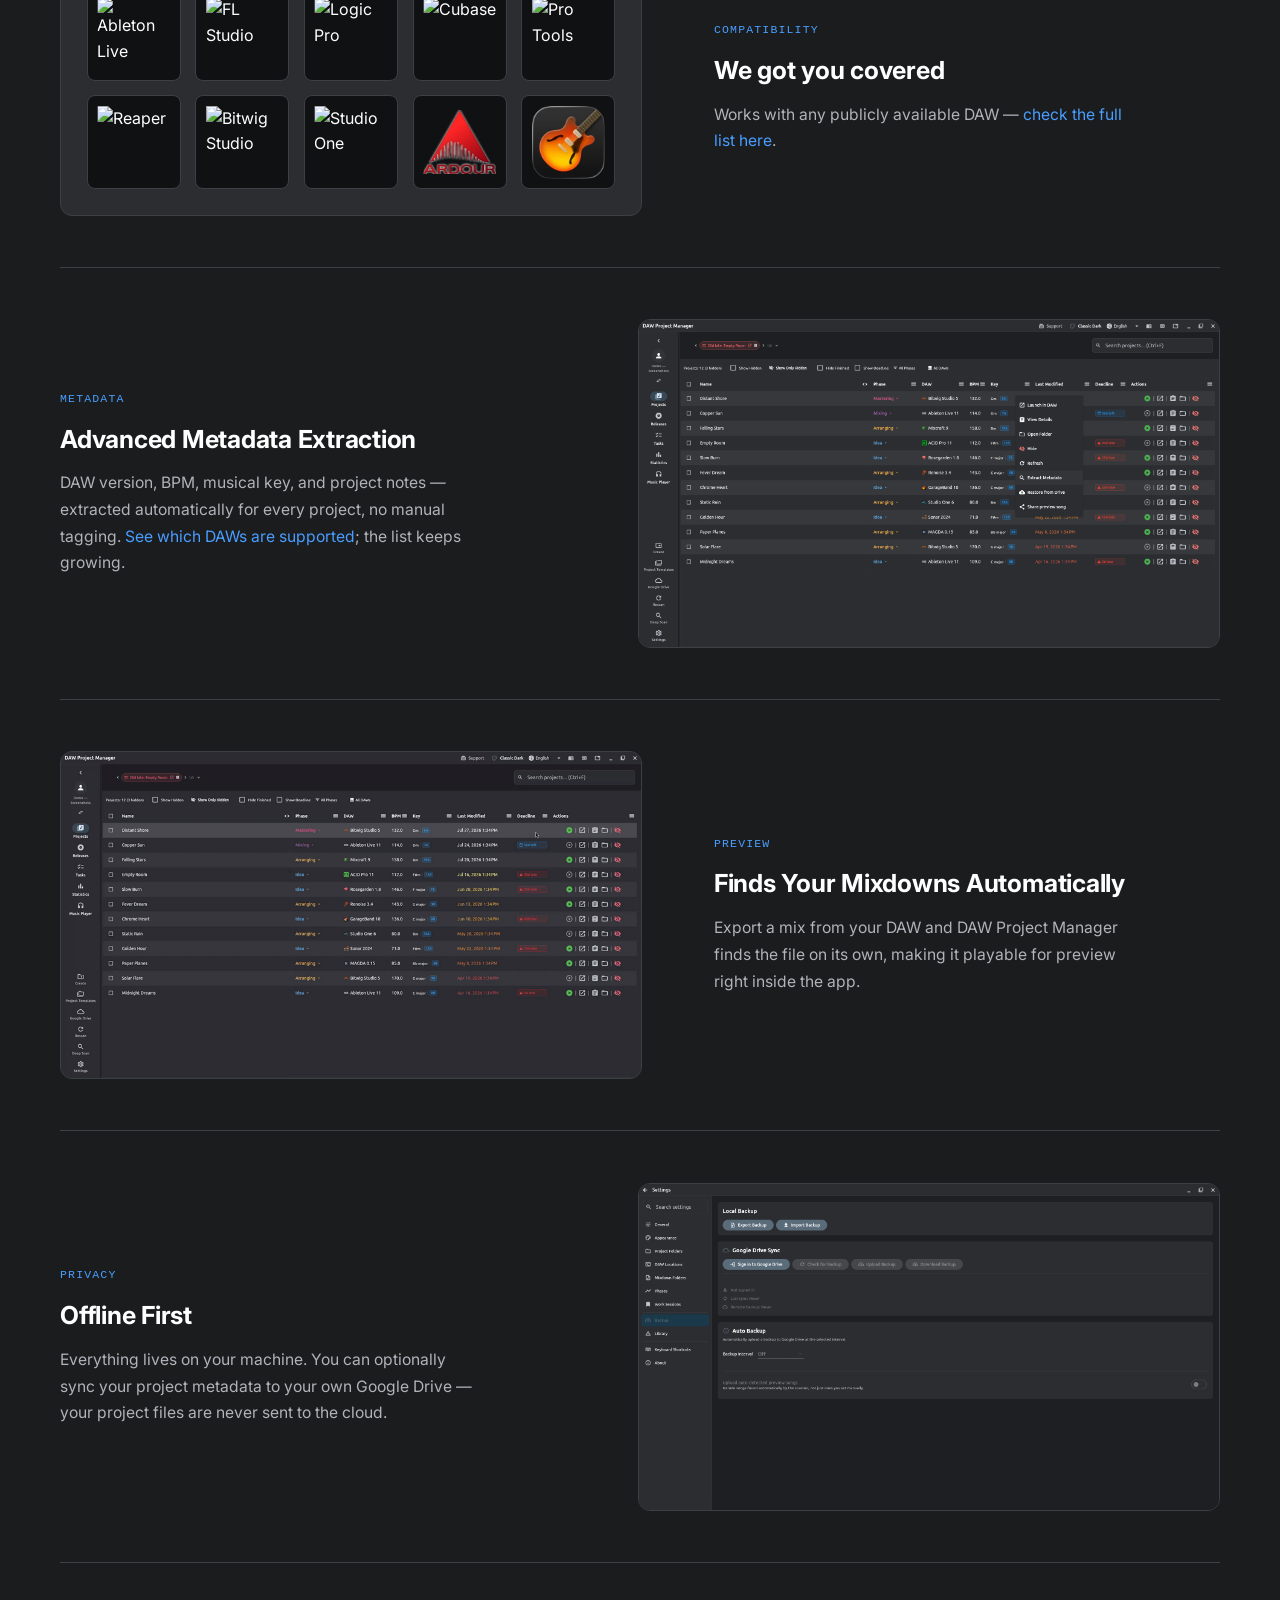
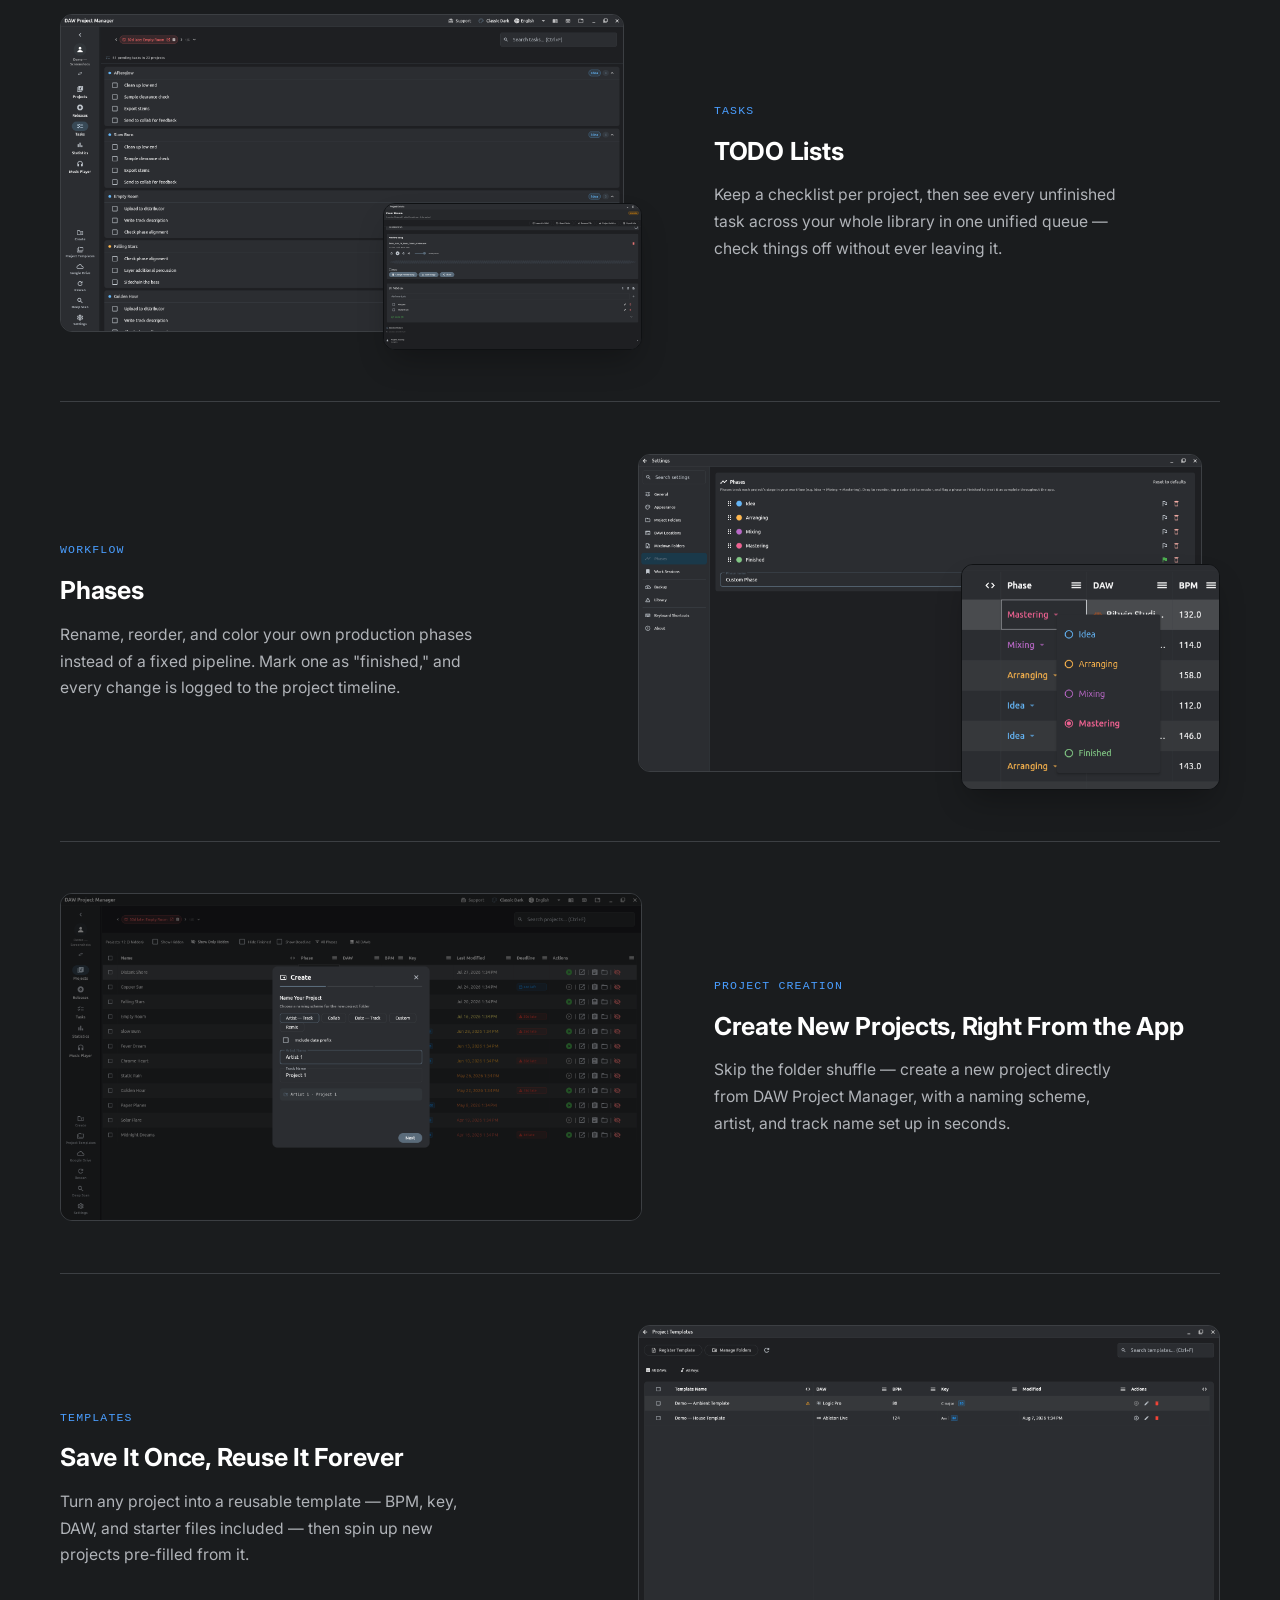
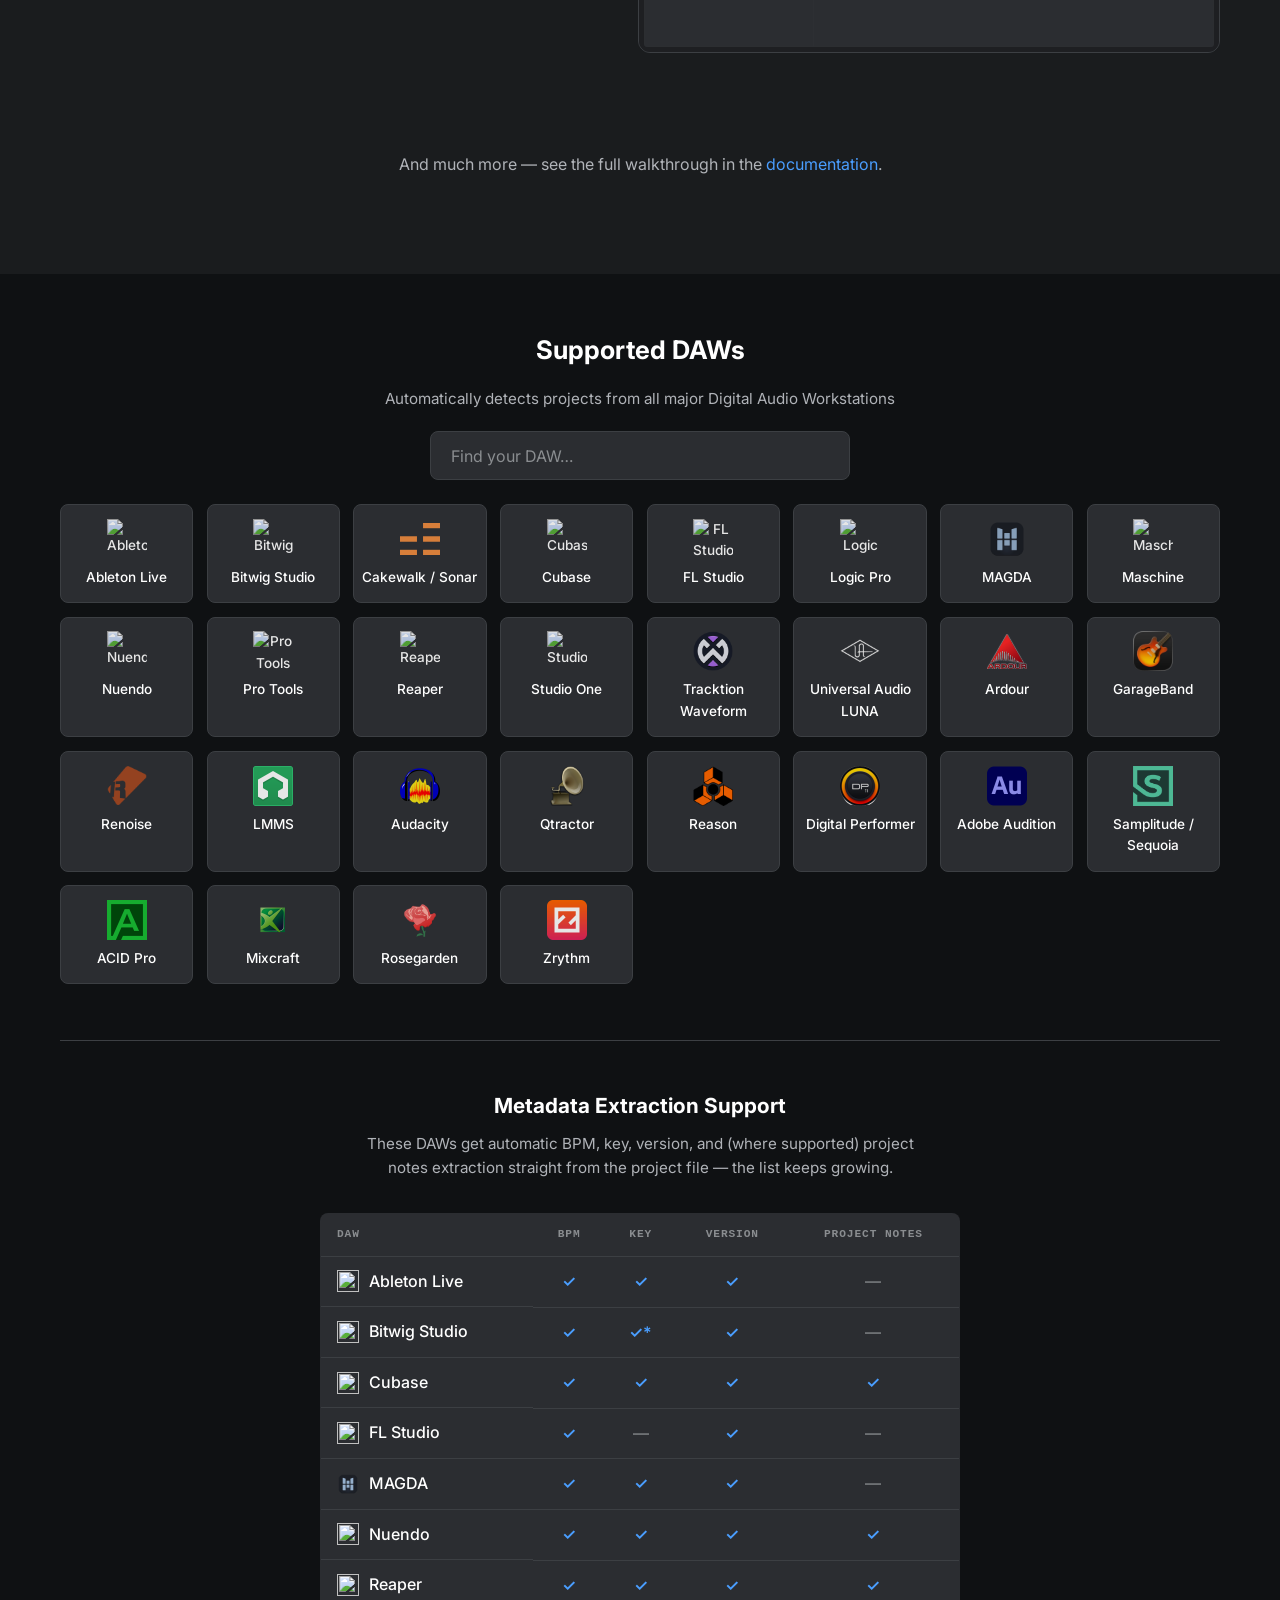
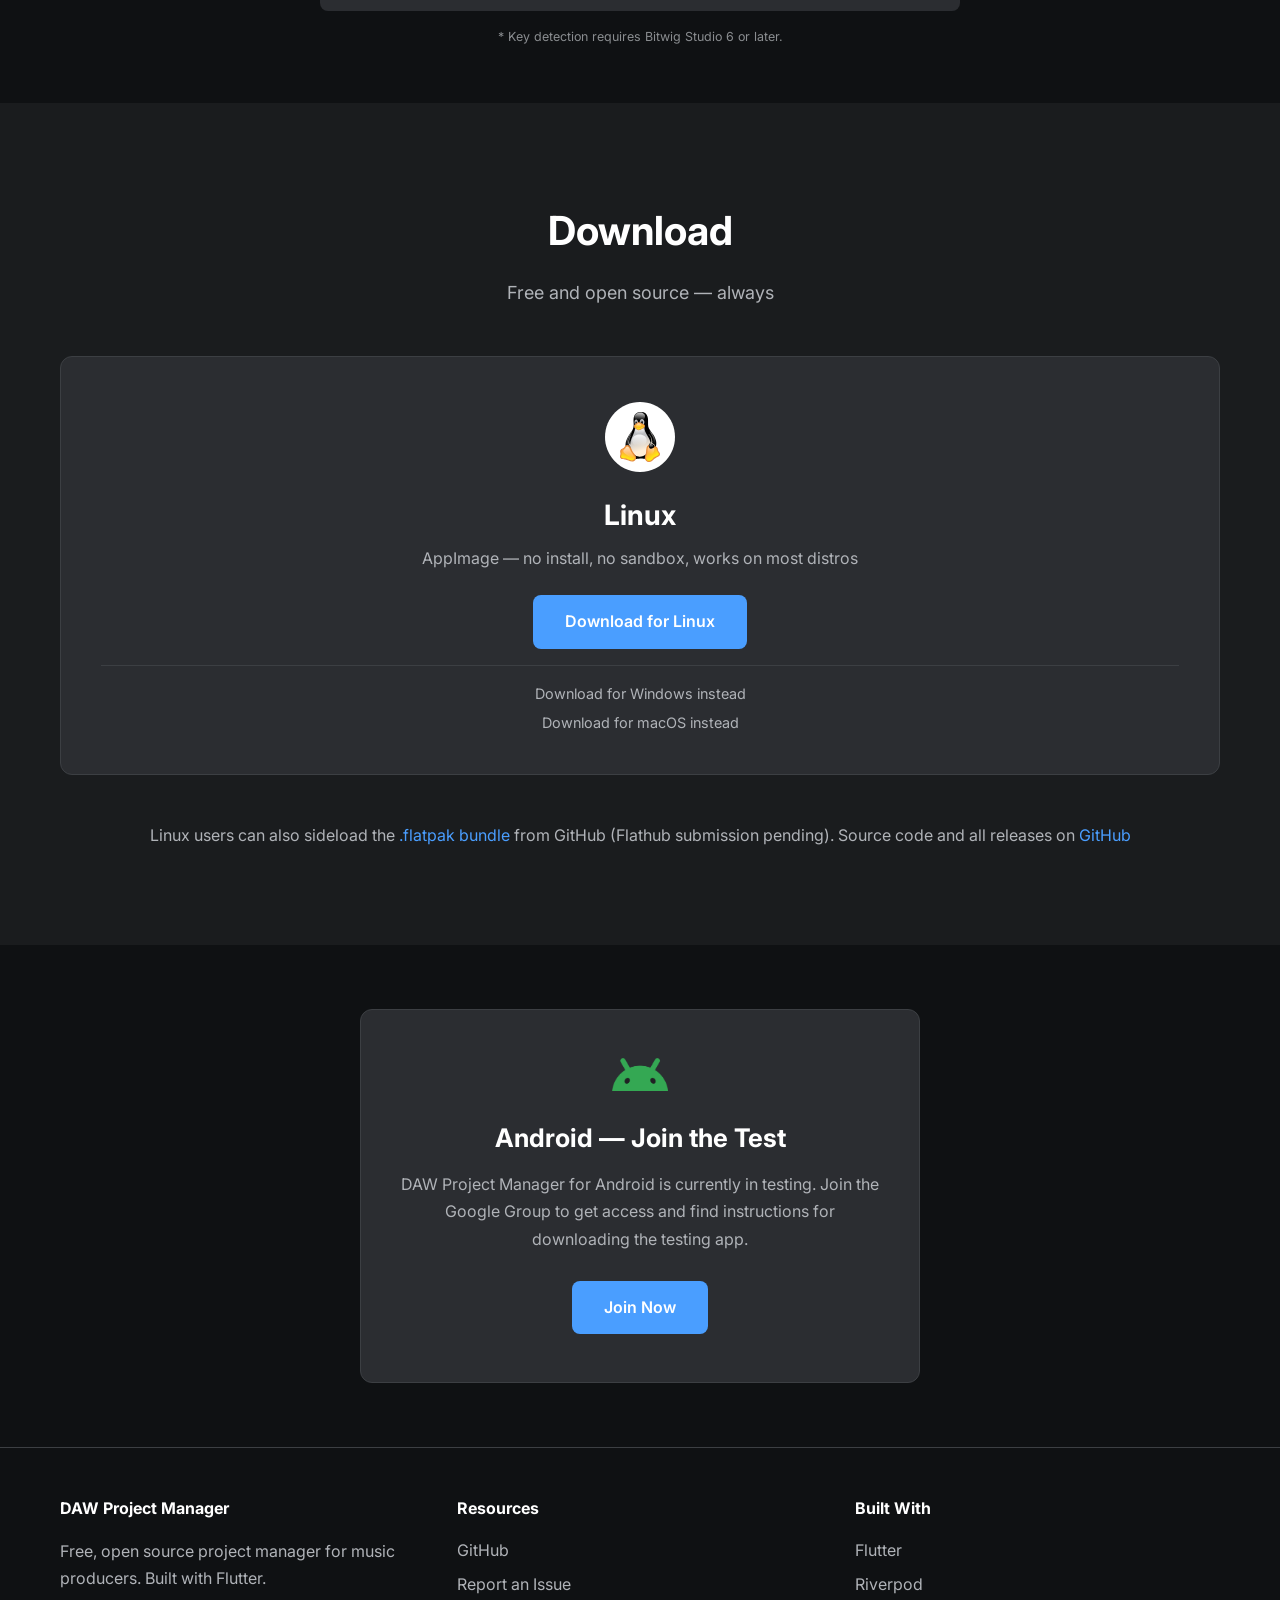
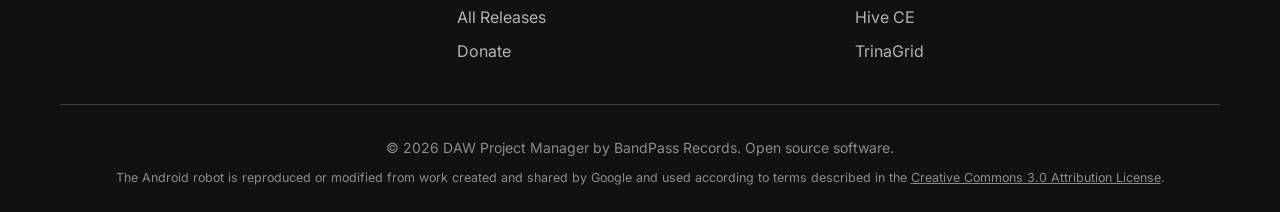
==== commit 28baf362: "Update macOS/Linux download links to v2.7.4" ====
--- a/index.html
+++ b/index.html
@@ -419,10 +419,10 @@
                         Download for Windows
                     </a>
                     <div class="other-platform-link" id="windows-other-platform" style="display: none;">
-                        <a href="https://github.com/bandpassrecords/daw-project-manager/releases/download/v2.7.3/DAW_Project_Manager_macOS_v2.7.3.dmg" class="btn-link" target="_blank" rel="noopener noreferrer">
+                        <a href="https://github.com/bandpassrecords/daw-project-manager/releases/download/v2.7.4/DAW_Project_Manager_macOS_v2.7.4.dmg" class="btn-link" target="_blank" rel="noopener noreferrer">
                             Download for macOS instead
                         </a>
-                        <a href="https://github.com/bandpassrecords/daw-project-manager/releases/download/v2.7.3/DAW_Project_Manager_Linux_v2.7.3.AppImage" class="btn-link" target="_blank" rel="noopener noreferrer">
+                        <a href="https://github.com/bandpassrecords/daw-project-manager/releases/download/v2.7.4/DAW_Project_Manager_Linux_v2.7.4.AppImage" class="btn-link" target="_blank" rel="noopener noreferrer">
                             Download for Linux instead
                         </a>
                     </div>
@@ -434,7 +434,7 @@
                     </div>
                     <h3>macOS</h3>
                     <p>macOS 10.14 or later</p>
-                    <a href="https://github.com/bandpassrecords/daw-project-manager/releases/download/v2.7.3/DAW_Project_Manager_macOS_v2.7.3.dmg" class="btn btn-primary" target="_blank" rel="noopener noreferrer">
+                    <a href="https://github.com/bandpassrecords/daw-project-manager/releases/download/v2.7.4/DAW_Project_Manager_macOS_v2.7.4.dmg" class="btn btn-primary" target="_blank" rel="noopener noreferrer">
                         Download for macOS
                     </a>
                     <p class="download-note">Not notarized by Apple yet — after opening the app, go to <strong>System Settings → Privacy &amp; Security</strong> and click <strong>Open Anyway</strong> to run it.</p>
@@ -442,7 +442,7 @@
                         <a href="https://apps.microsoft.com/detail/9n8hxzd3hwx7" class="btn-link" target="_blank" rel="noopener noreferrer">
                             Download for Windows instead
                         </a>
-                        <a href="https://github.com/bandpassrecords/daw-project-manager/releases/download/v2.7.3/DAW_Project_Manager_Linux_v2.7.3.AppImage" class="btn-link" target="_blank" rel="noopener noreferrer">
+                        <a href="https://github.com/bandpassrecords/daw-project-manager/releases/download/v2.7.4/DAW_Project_Manager_Linux_v2.7.4.AppImage" class="btn-link" target="_blank" rel="noopener noreferrer">
                             Download for Linux instead
                         </a>
                     </div>
@@ -454,14 +454,14 @@
                     </div>
                     <h3>Linux</h3>
                     <p>AppImage &mdash; no install, no sandbox, works on most distros</p>
-                    <a href="https://github.com/bandpassrecords/daw-project-manager/releases/download/v2.7.3/DAW_Project_Manager_Linux_v2.7.3.AppImage" class="btn btn-primary" target="_blank" rel="noopener noreferrer">
+                    <a href="https://github.com/bandpassrecords/daw-project-manager/releases/download/v2.7.4/DAW_Project_Manager_Linux_v2.7.4.AppImage" class="btn btn-primary" target="_blank" rel="noopener noreferrer">
                         Download for Linux
                     </a>
                     <div class="other-platform-link" id="linux-other-platform" style="display: none;">
                         <a href="https://apps.microsoft.com/detail/9n8hxzd3hwx7" class="btn-link" target="_blank" rel="noopener noreferrer">
                             Download for Windows instead
                         </a>
-                        <a href="https://github.com/bandpassrecords/daw-project-manager/releases/download/v2.7.3/DAW_Project_Manager_macOS_v2.7.3.dmg" class="btn-link" target="_blank" rel="noopener noreferrer">
+                        <a href="https://github.com/bandpassrecords/daw-project-manager/releases/download/v2.7.4/DAW_Project_Manager_macOS_v2.7.4.dmg" class="btn-link" target="_blank" rel="noopener noreferrer">
                             Download for macOS instead
                         </a>
                     </div>
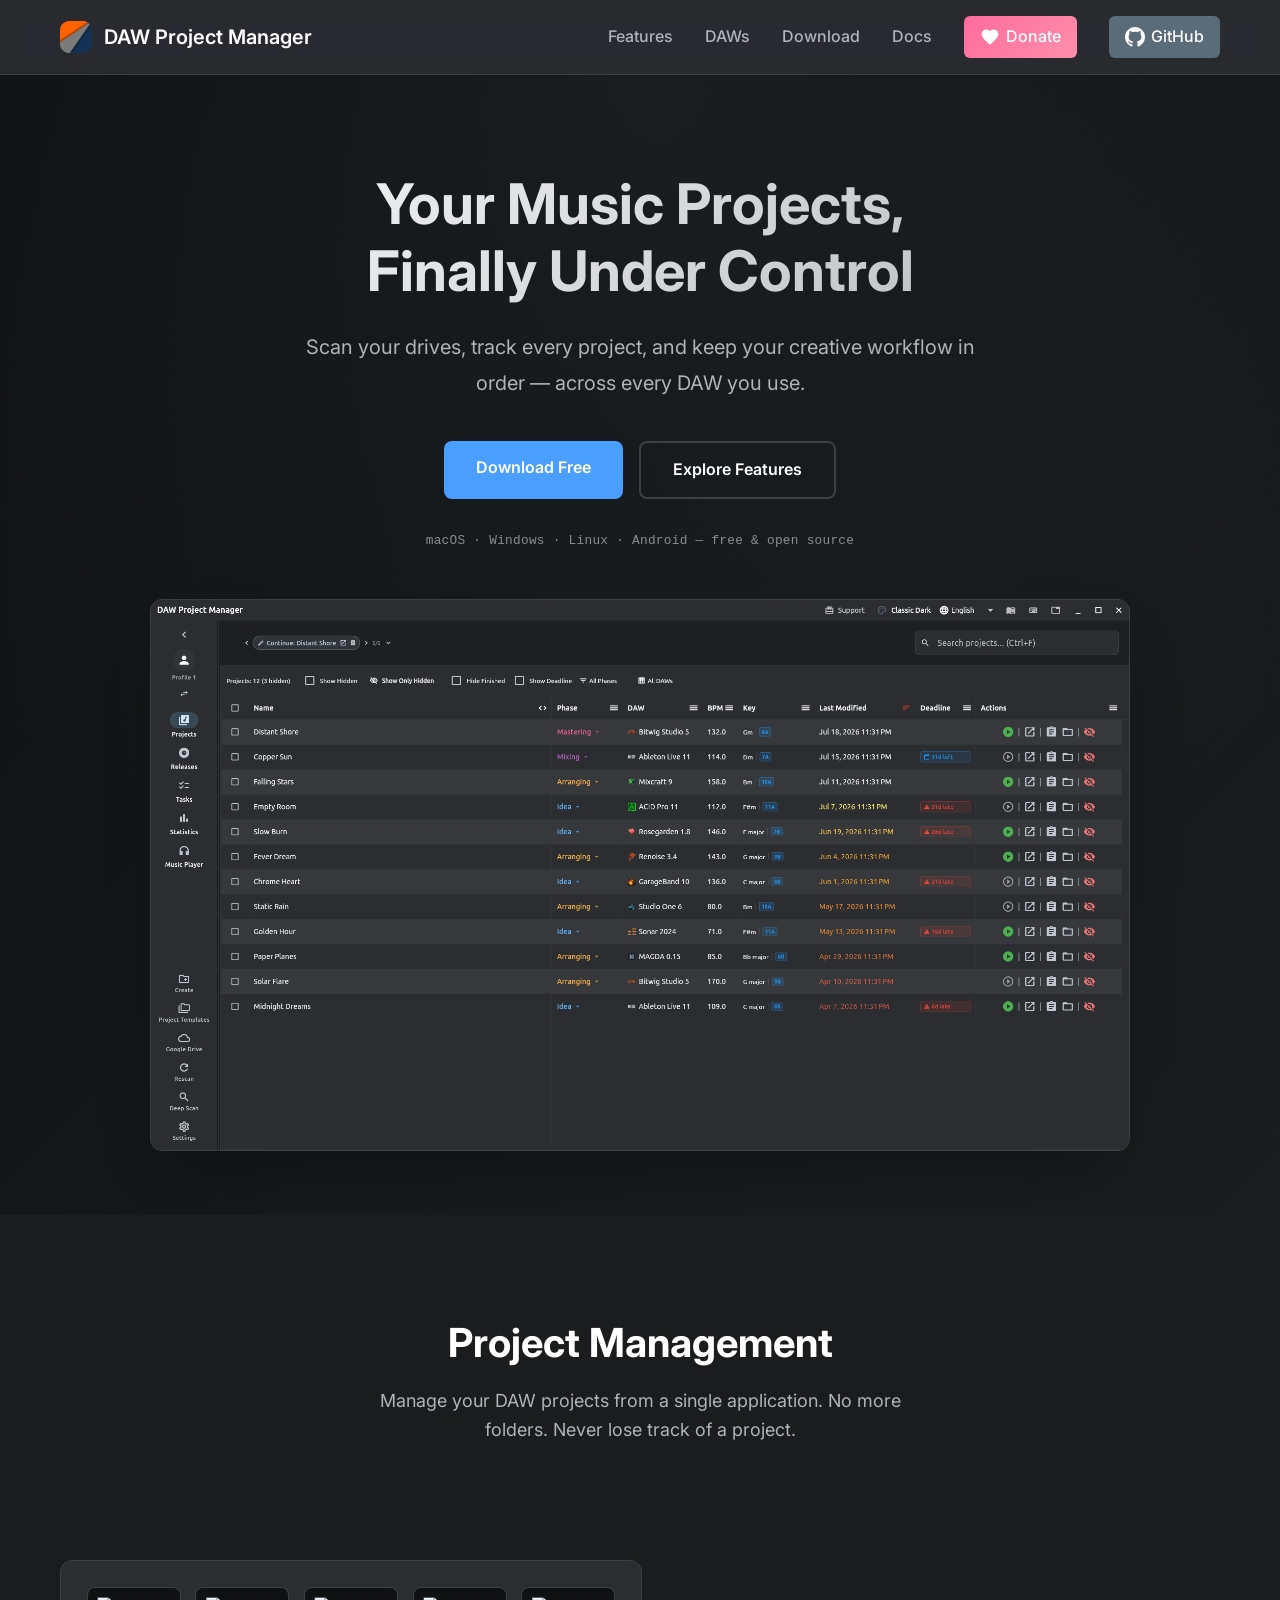
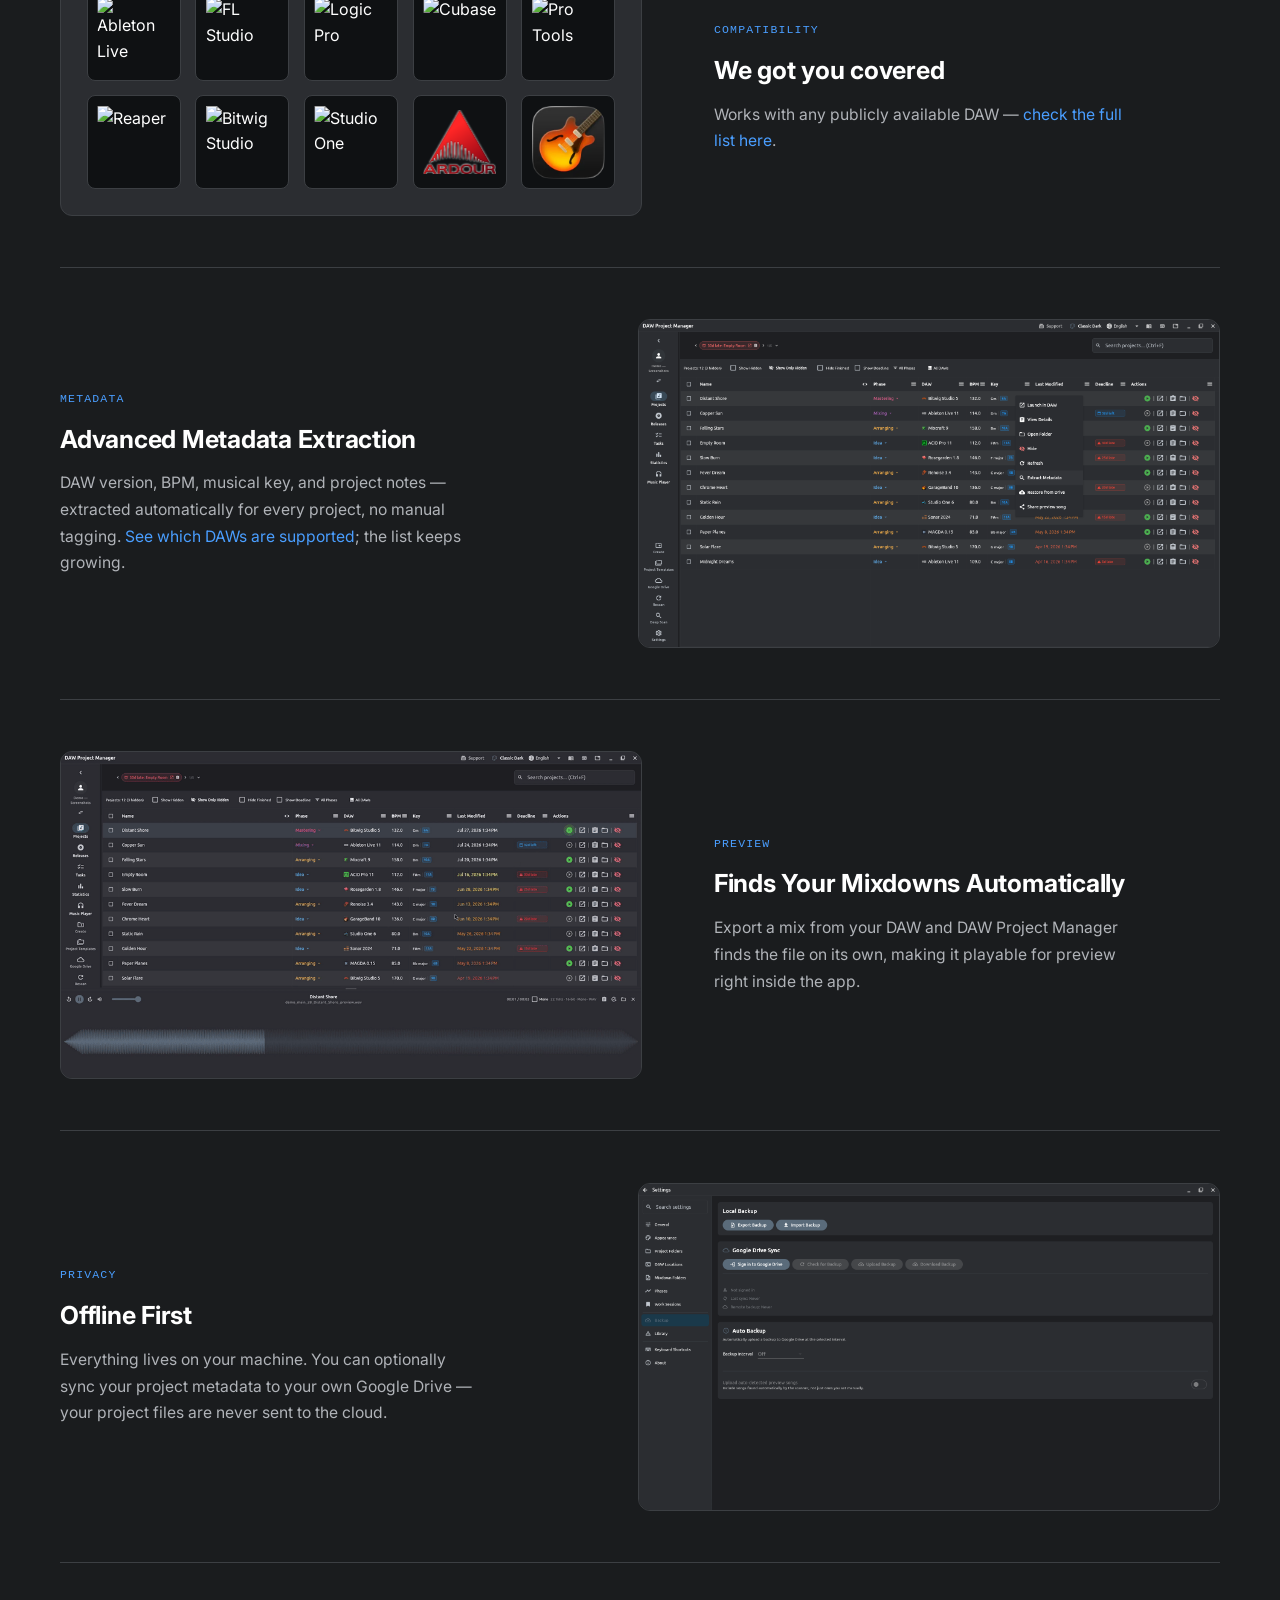
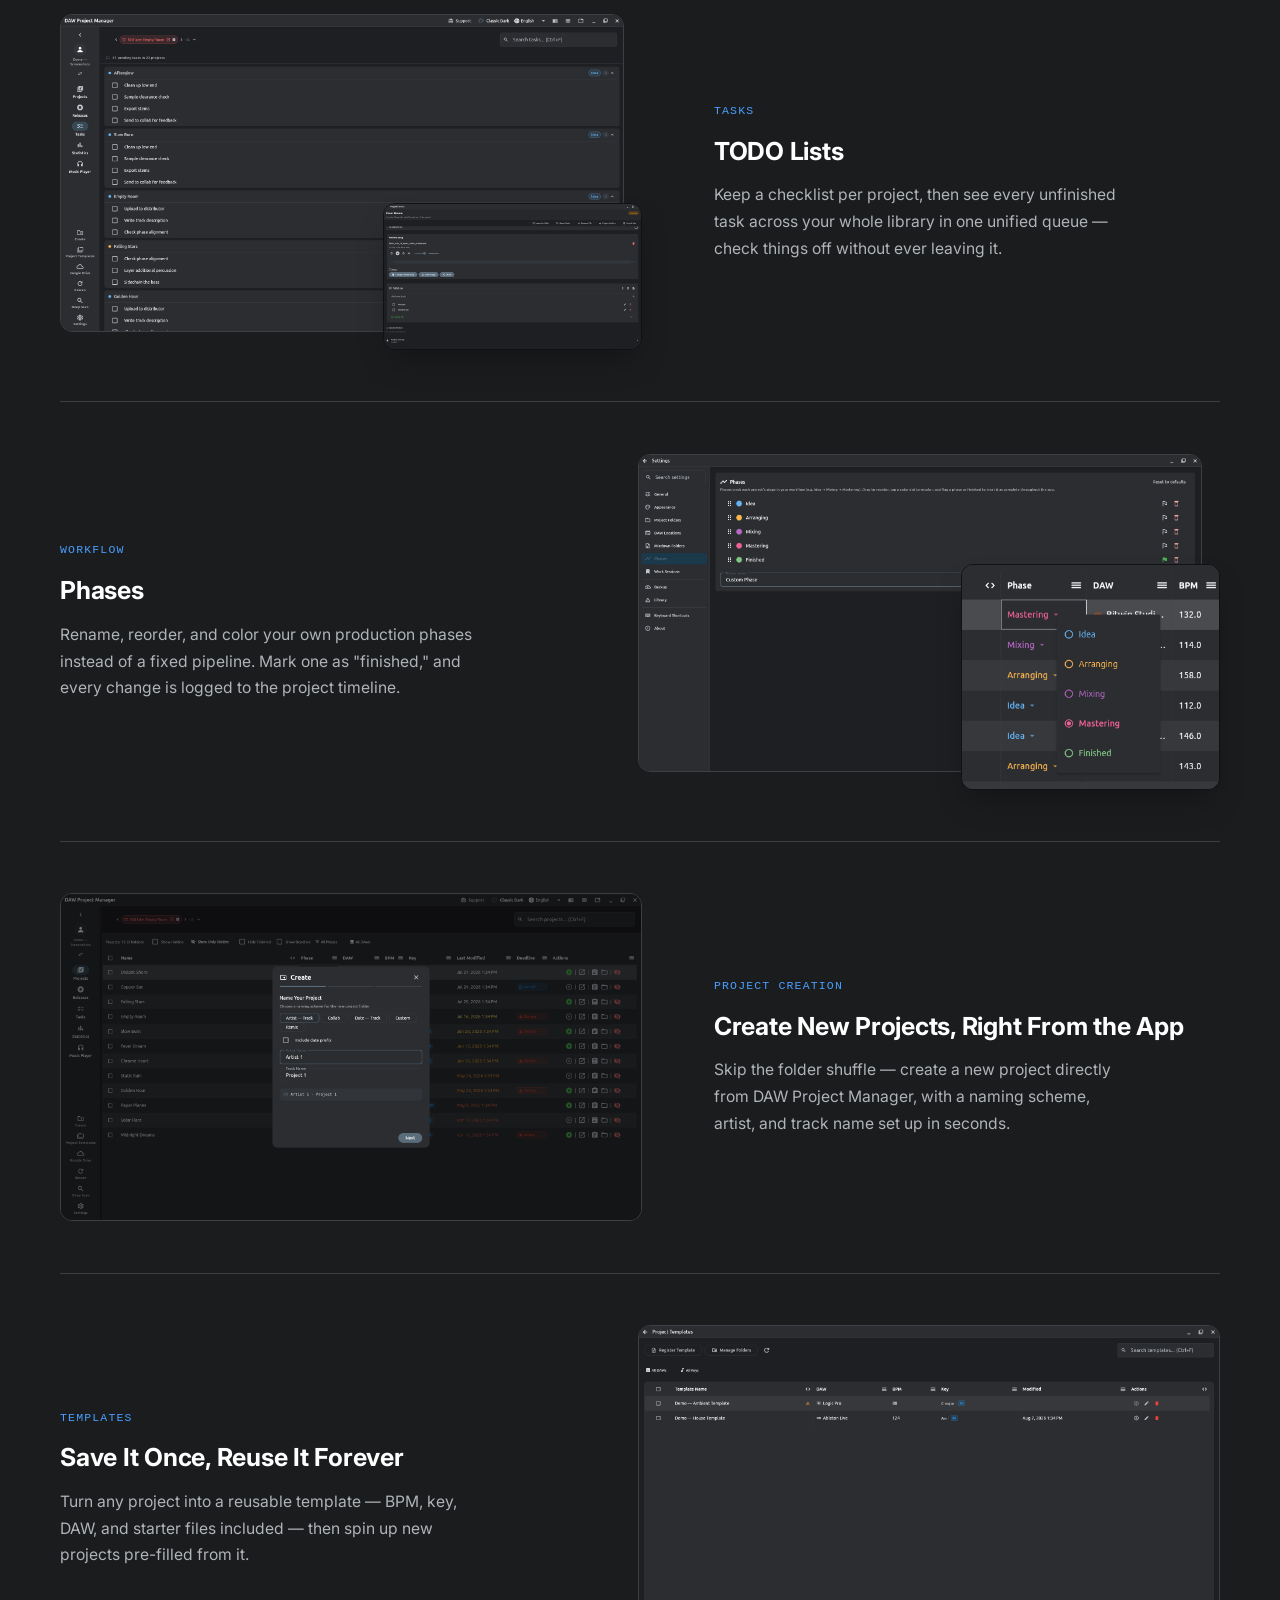
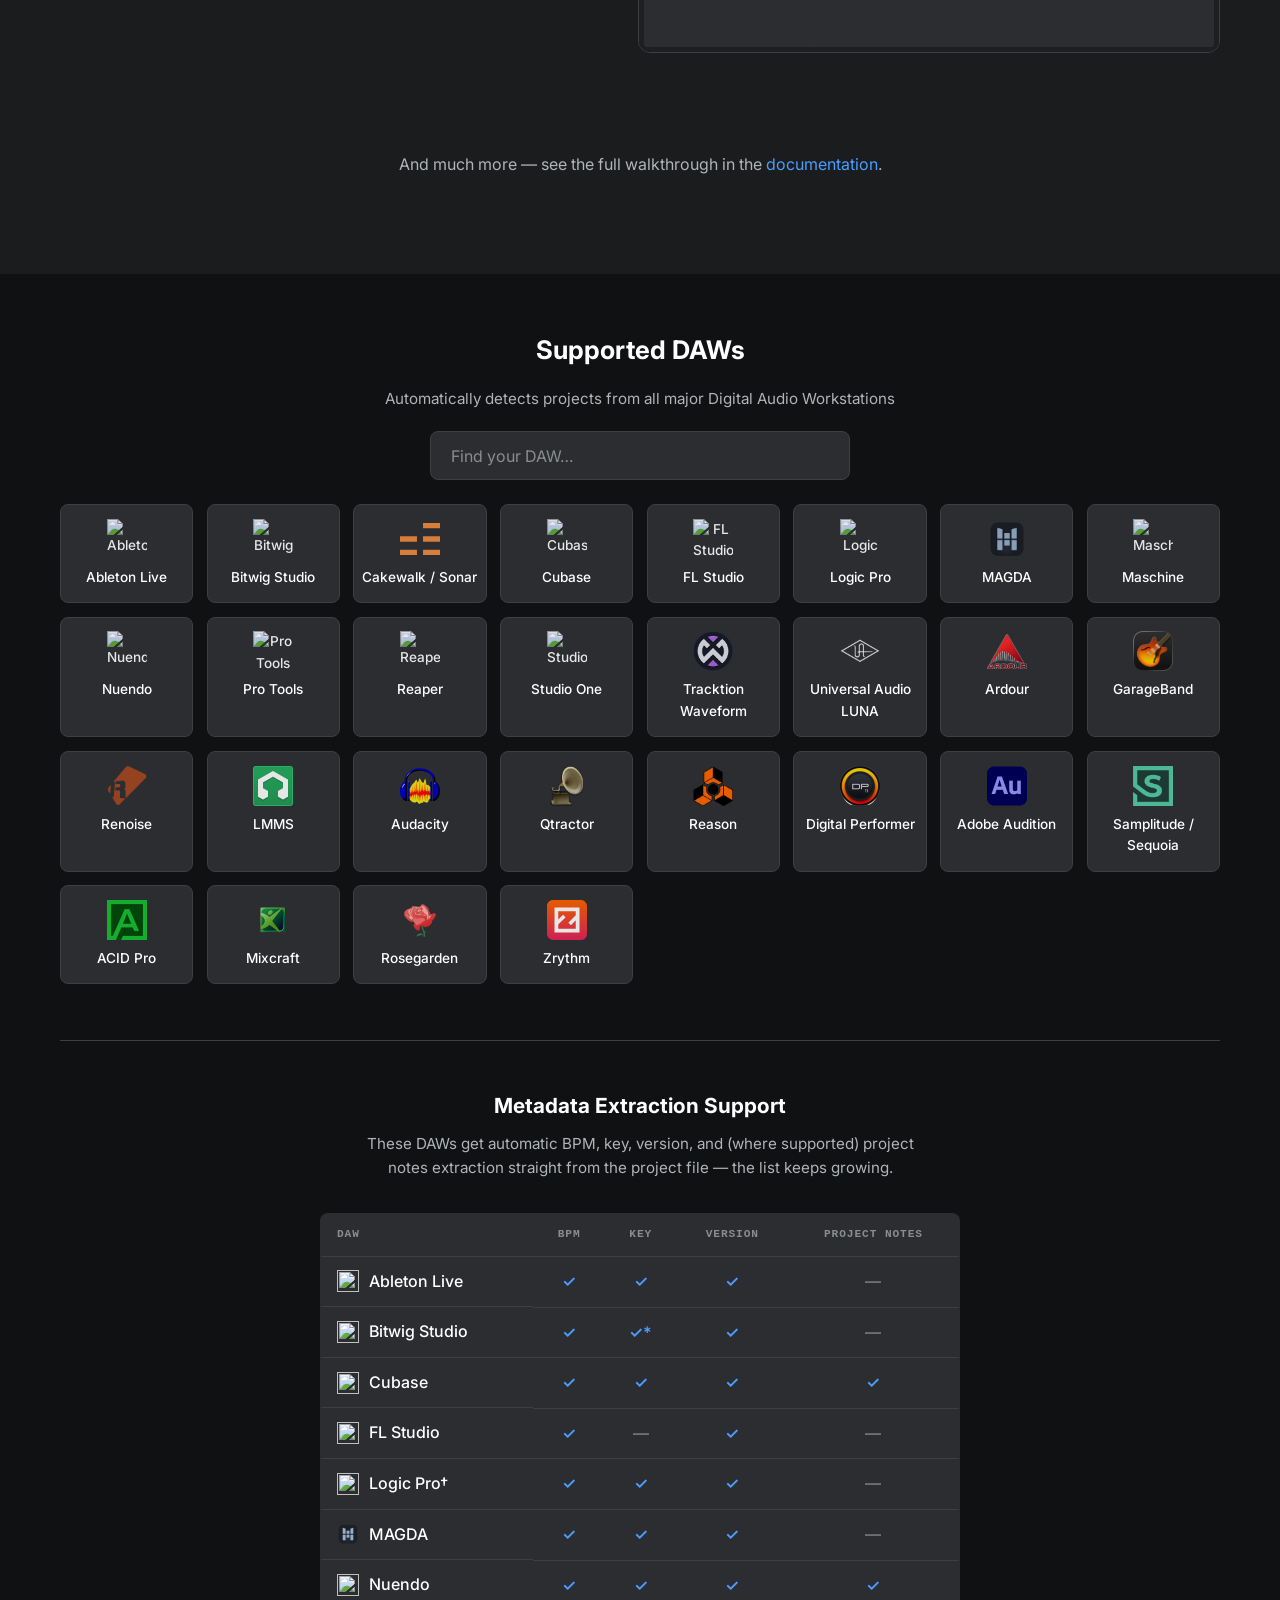
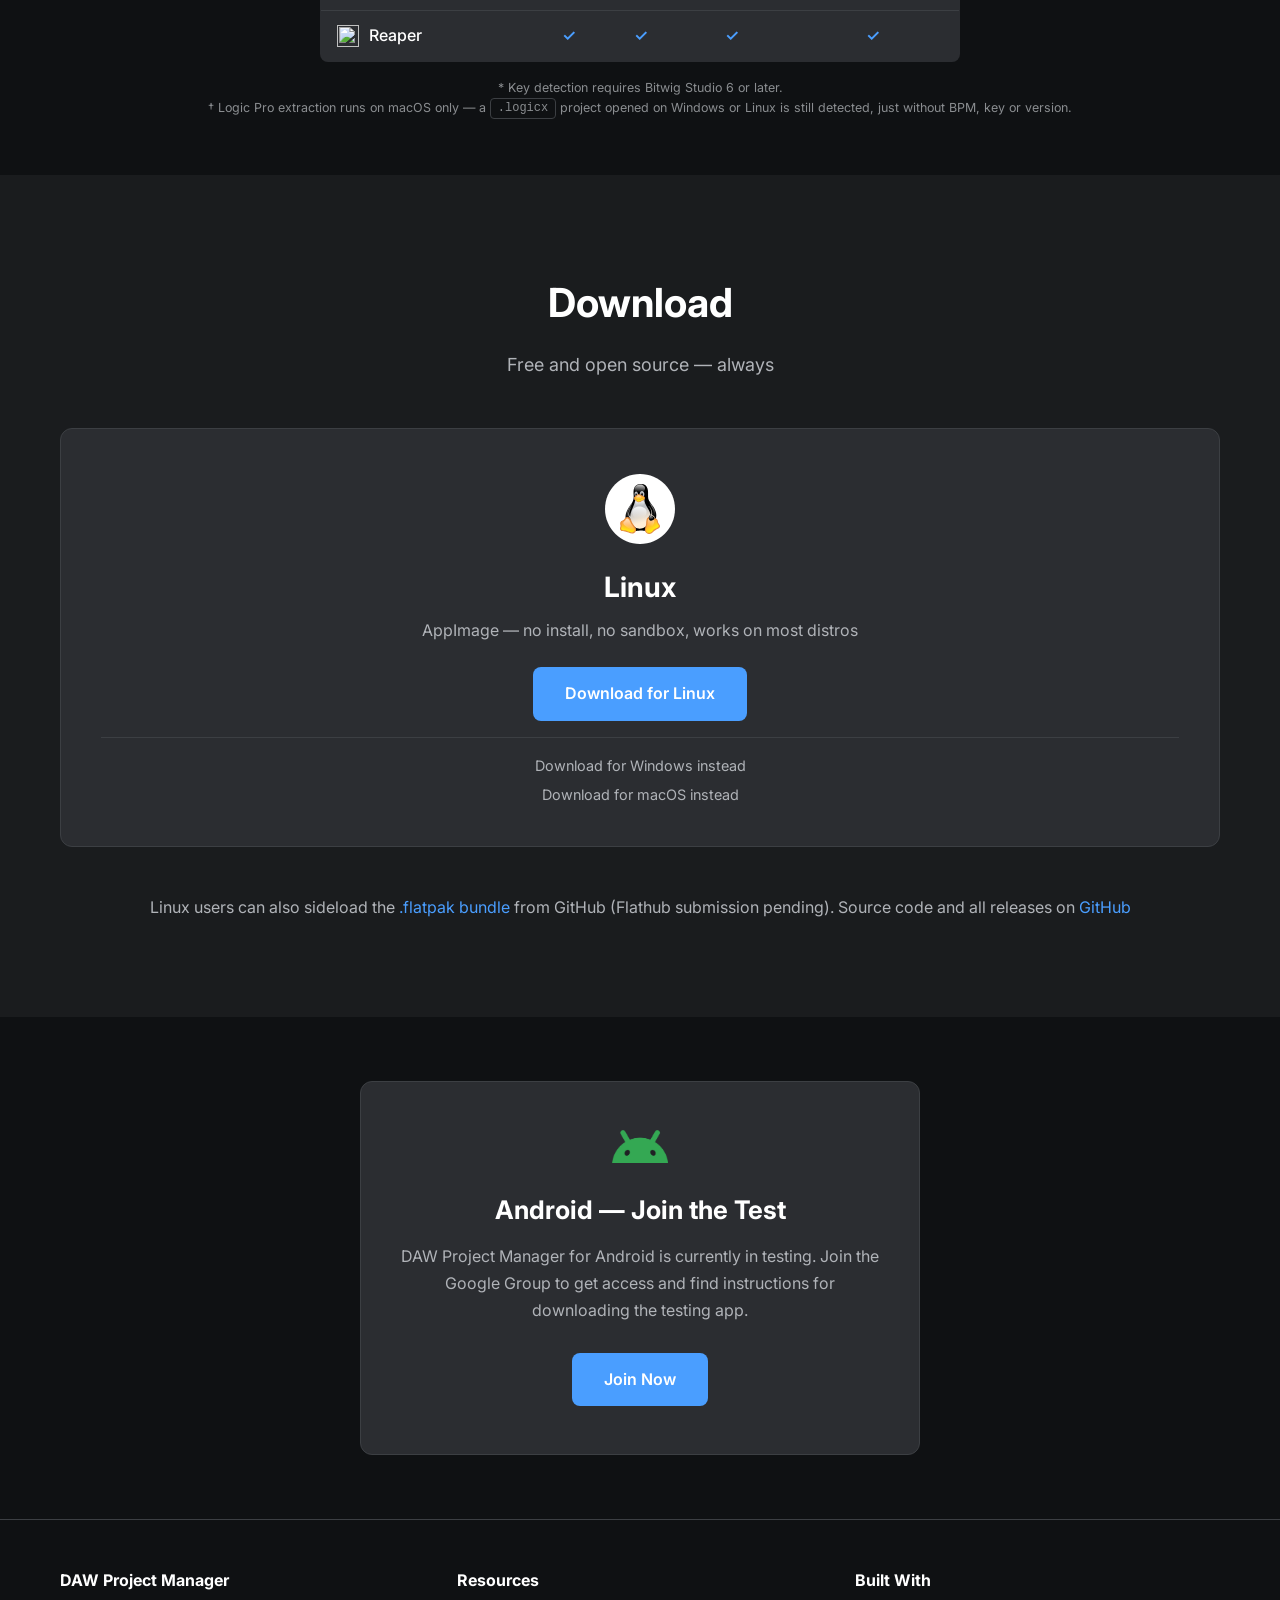
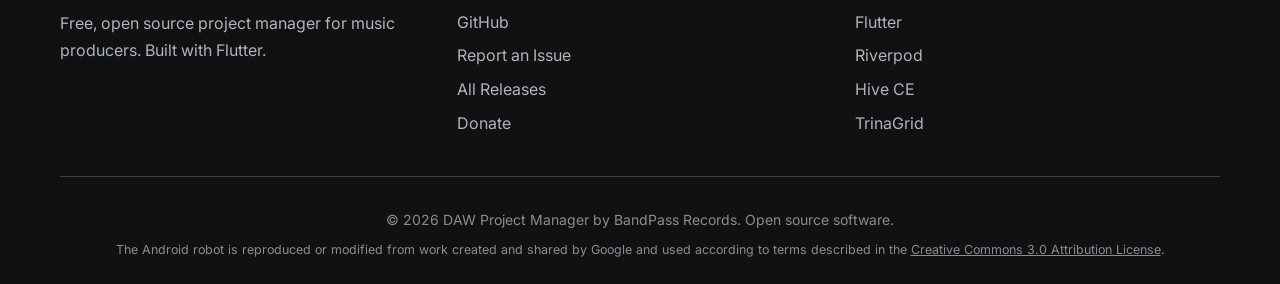
==== commit 5fbb7f00: "Document Logic Pro metadata extraction Deep Scan now reads BPM, key and the app version out of a .lo" ====
--- a/index.html
+++ b/index.html
@@ -374,6 +374,13 @@
                                 <td class="metadata-no">—</td>
                             </tr>
                             <tr>
+                                <td class="metadata-daw"><img src="resources/daw/logos/logic-pro.png" alt="" class="metadata-daw-logo">Logic Pro†</td>
+                                <td class="metadata-yes">✓</td>
+                                <td class="metadata-yes">✓</td>
+                                <td class="metadata-yes">✓</td>
+                                <td class="metadata-no">—</td>
+                            </tr>
+                            <tr>
                                 <td class="metadata-daw"><img src="resources/daw/logos/magda.png" alt="" class="metadata-daw-logo">MAGDA</td>
                                 <td class="metadata-yes">✓</td>
                                 <td class="metadata-yes">✓</td>
@@ -397,7 +404,7 @@
                         </tbody>
                     </table>
                 </div>
-                <p class="metadata-table-footnote">* Key detection requires Bitwig Studio 6 or later.</p>
+                <p class="metadata-table-footnote">* Key detection requires Bitwig Studio 6 or later.<br>† Logic Pro extraction runs on macOS only — a <code class="daw-ext">.logicx</code> project opened on Windows or Linux is still detected, just without BPM, key or version.</p>
             </div>
         </div>
     </section>
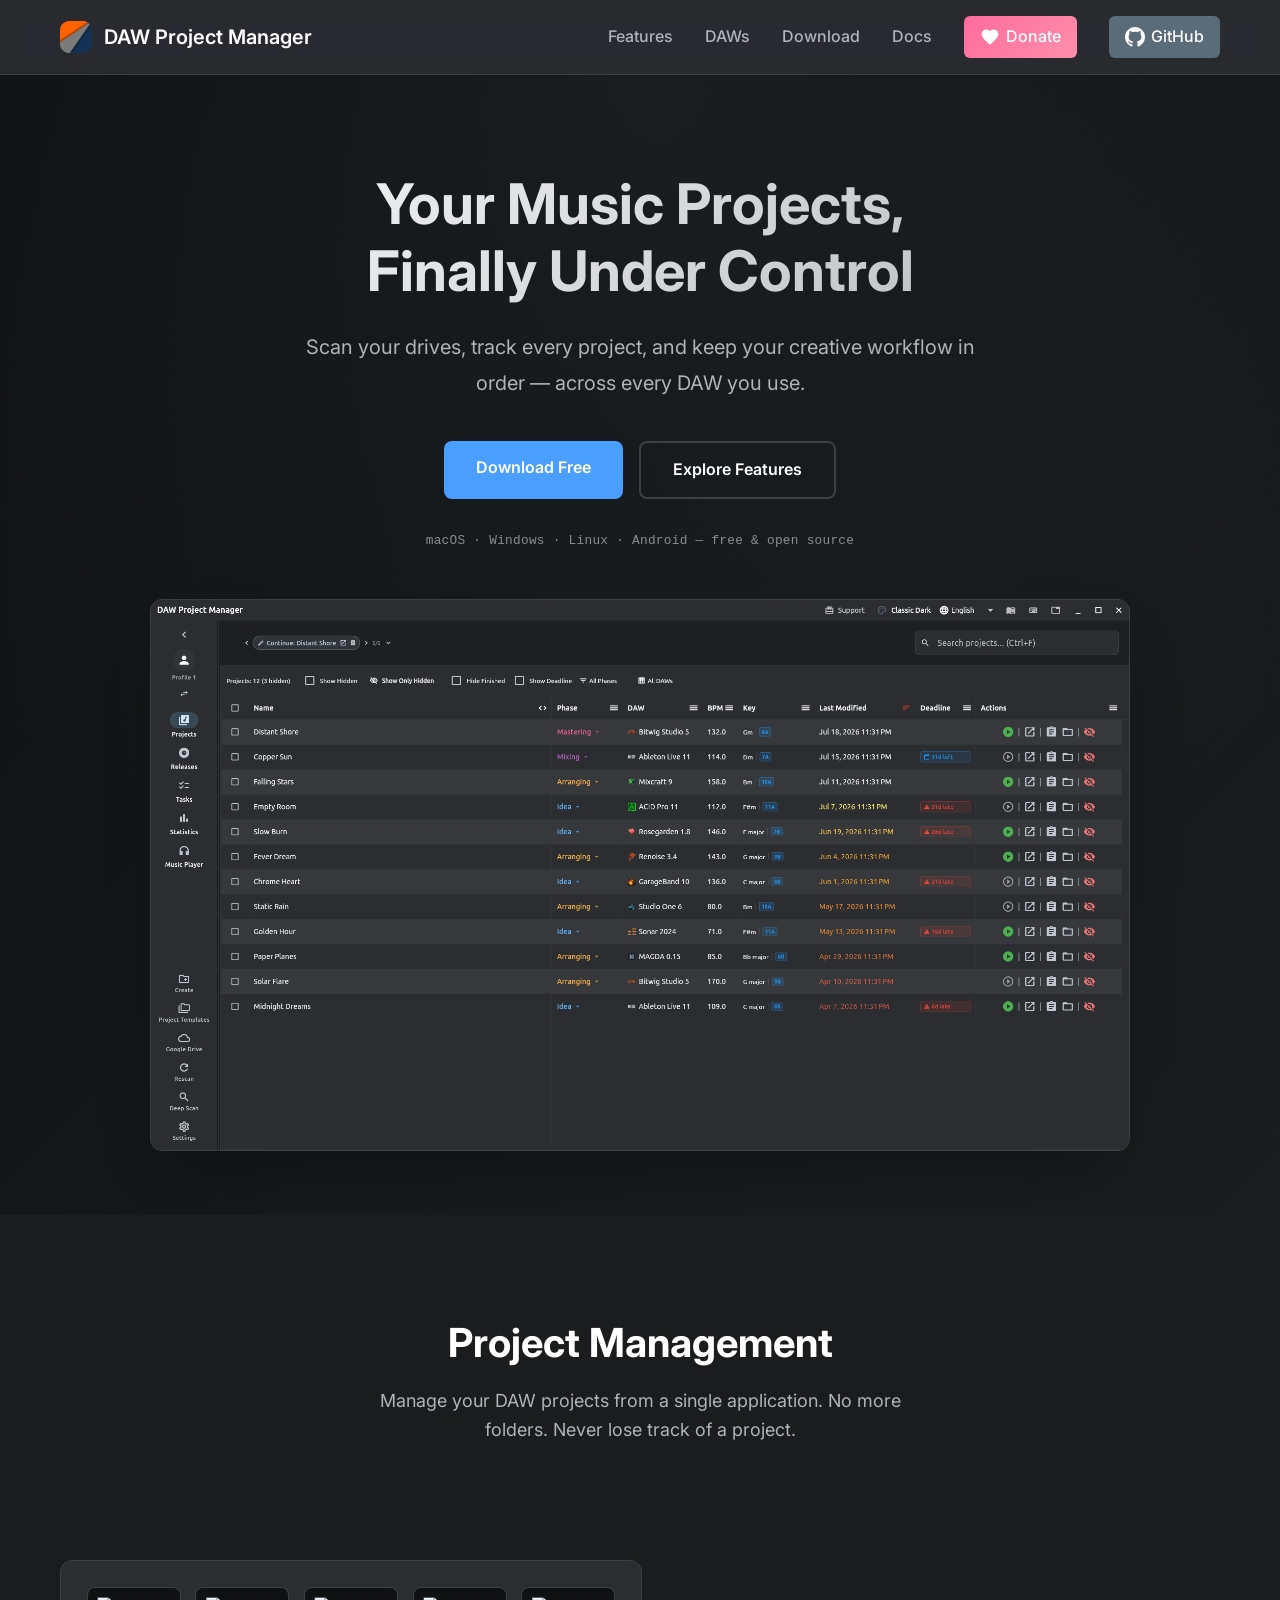
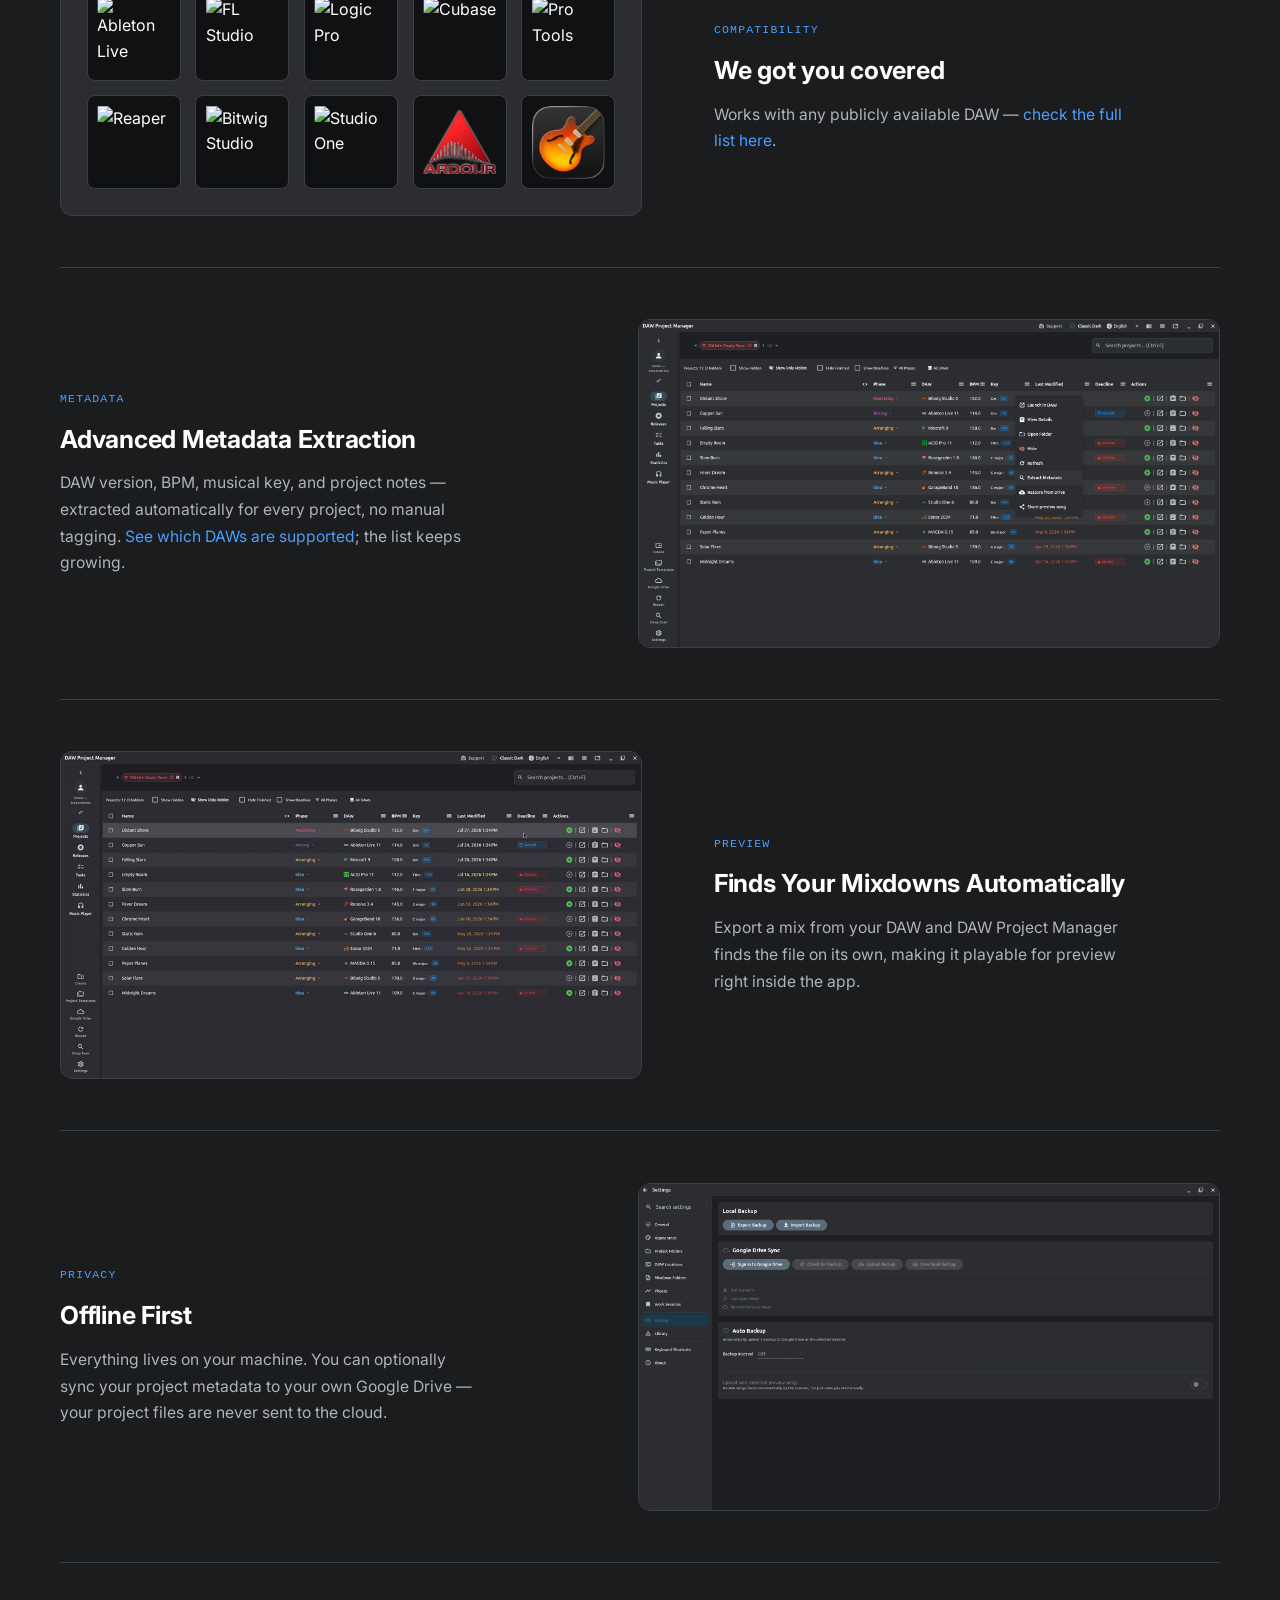
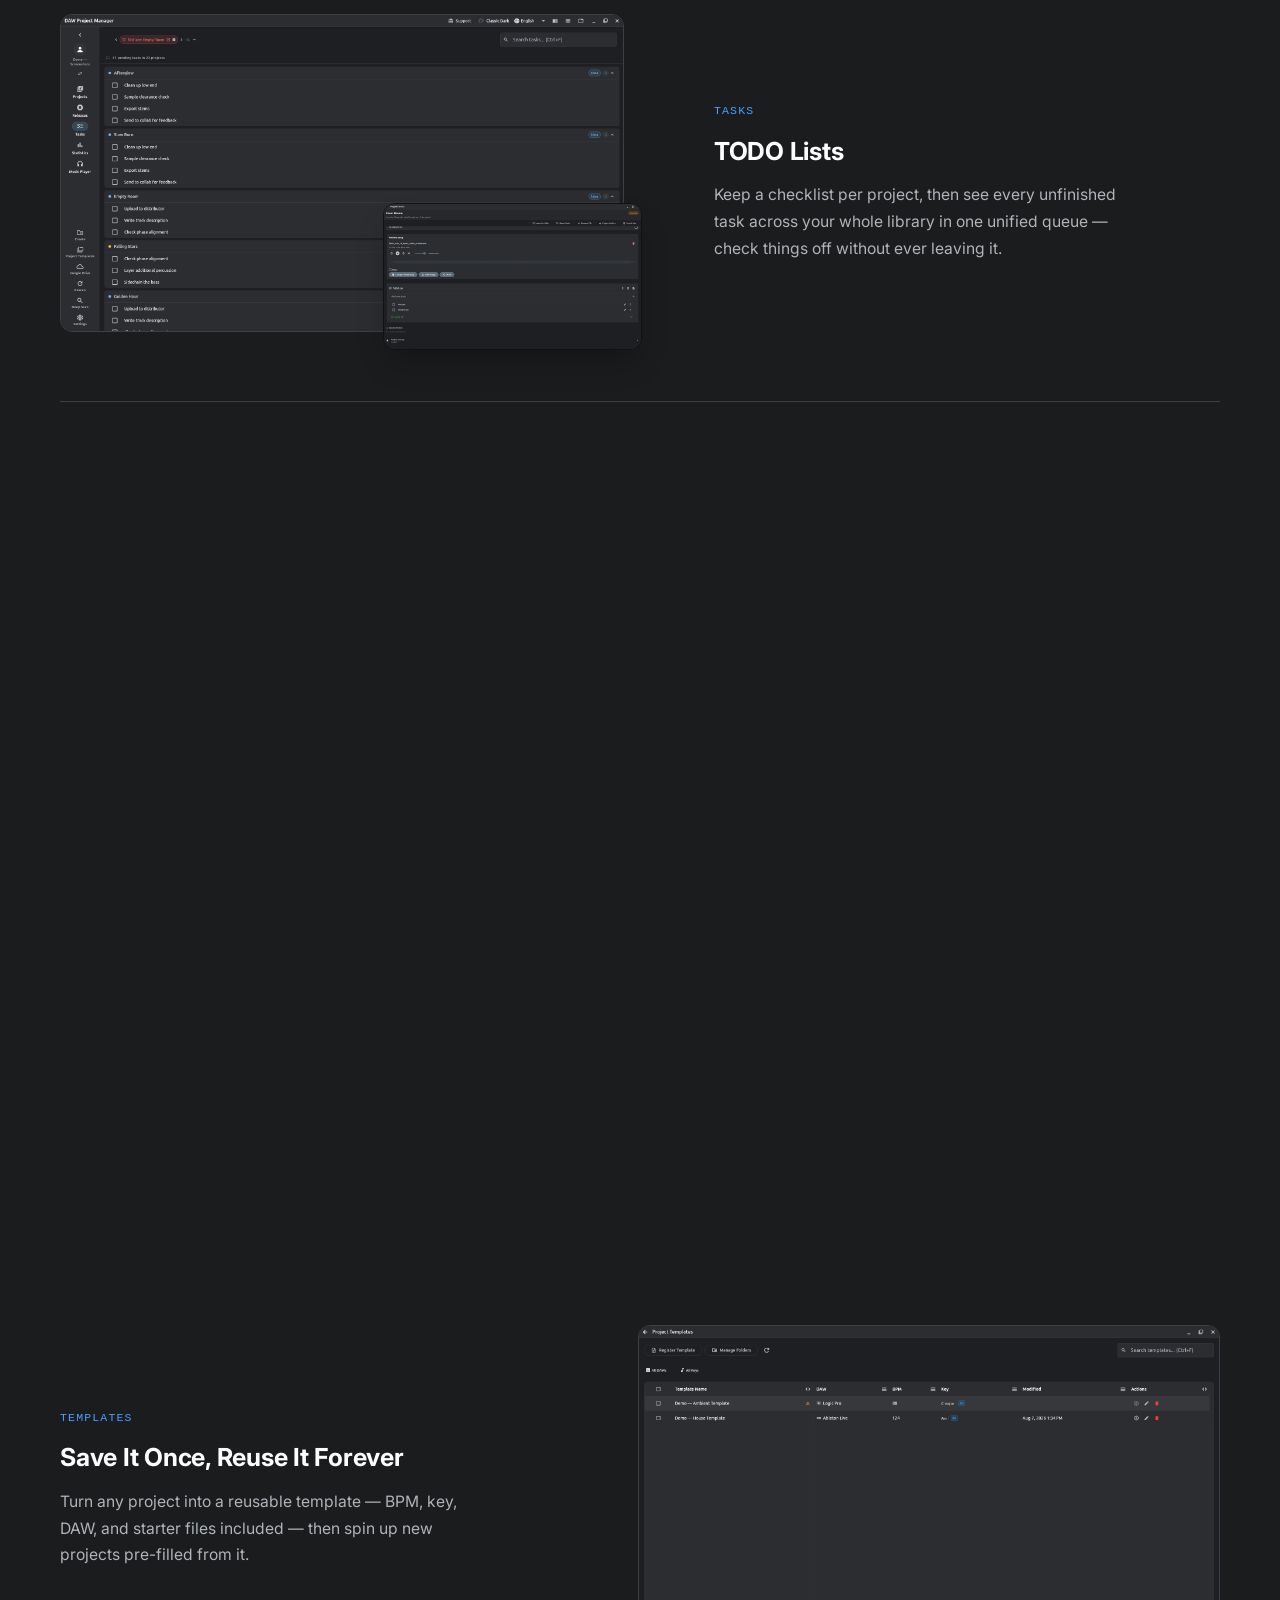
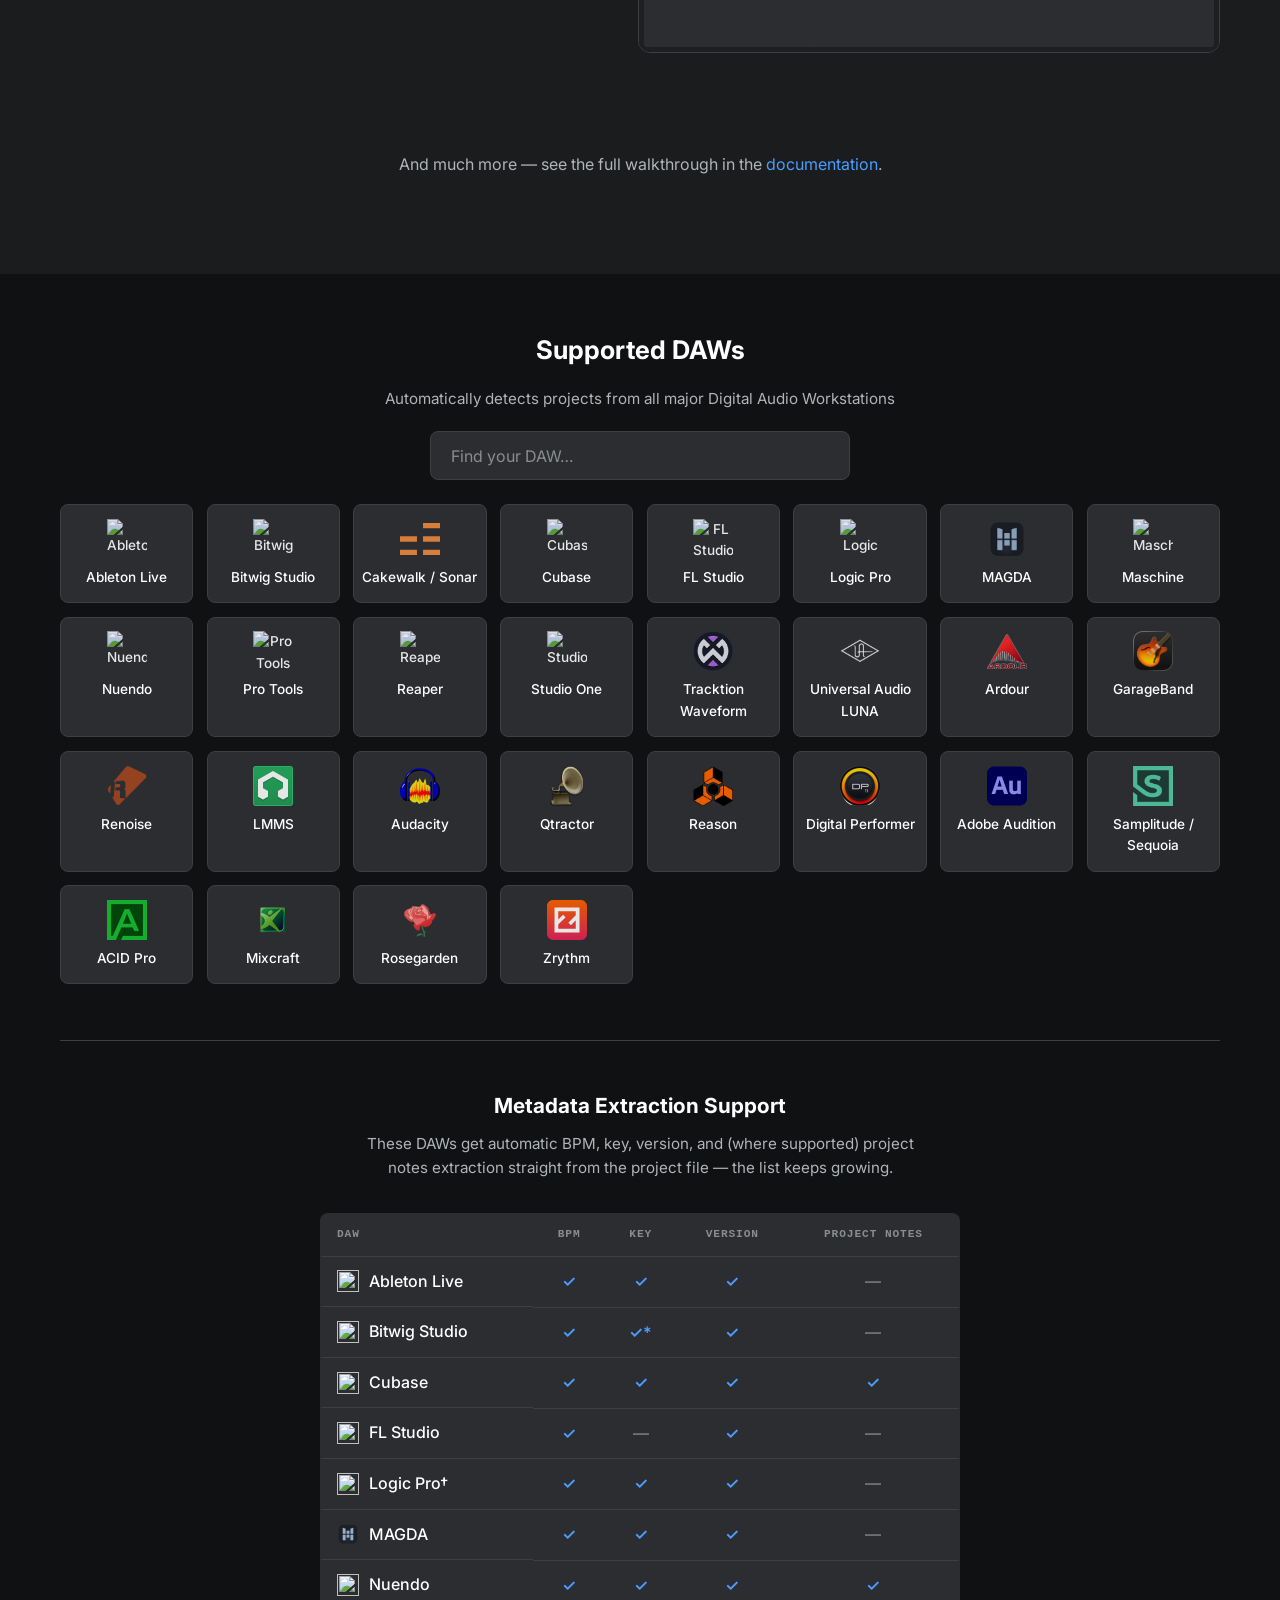
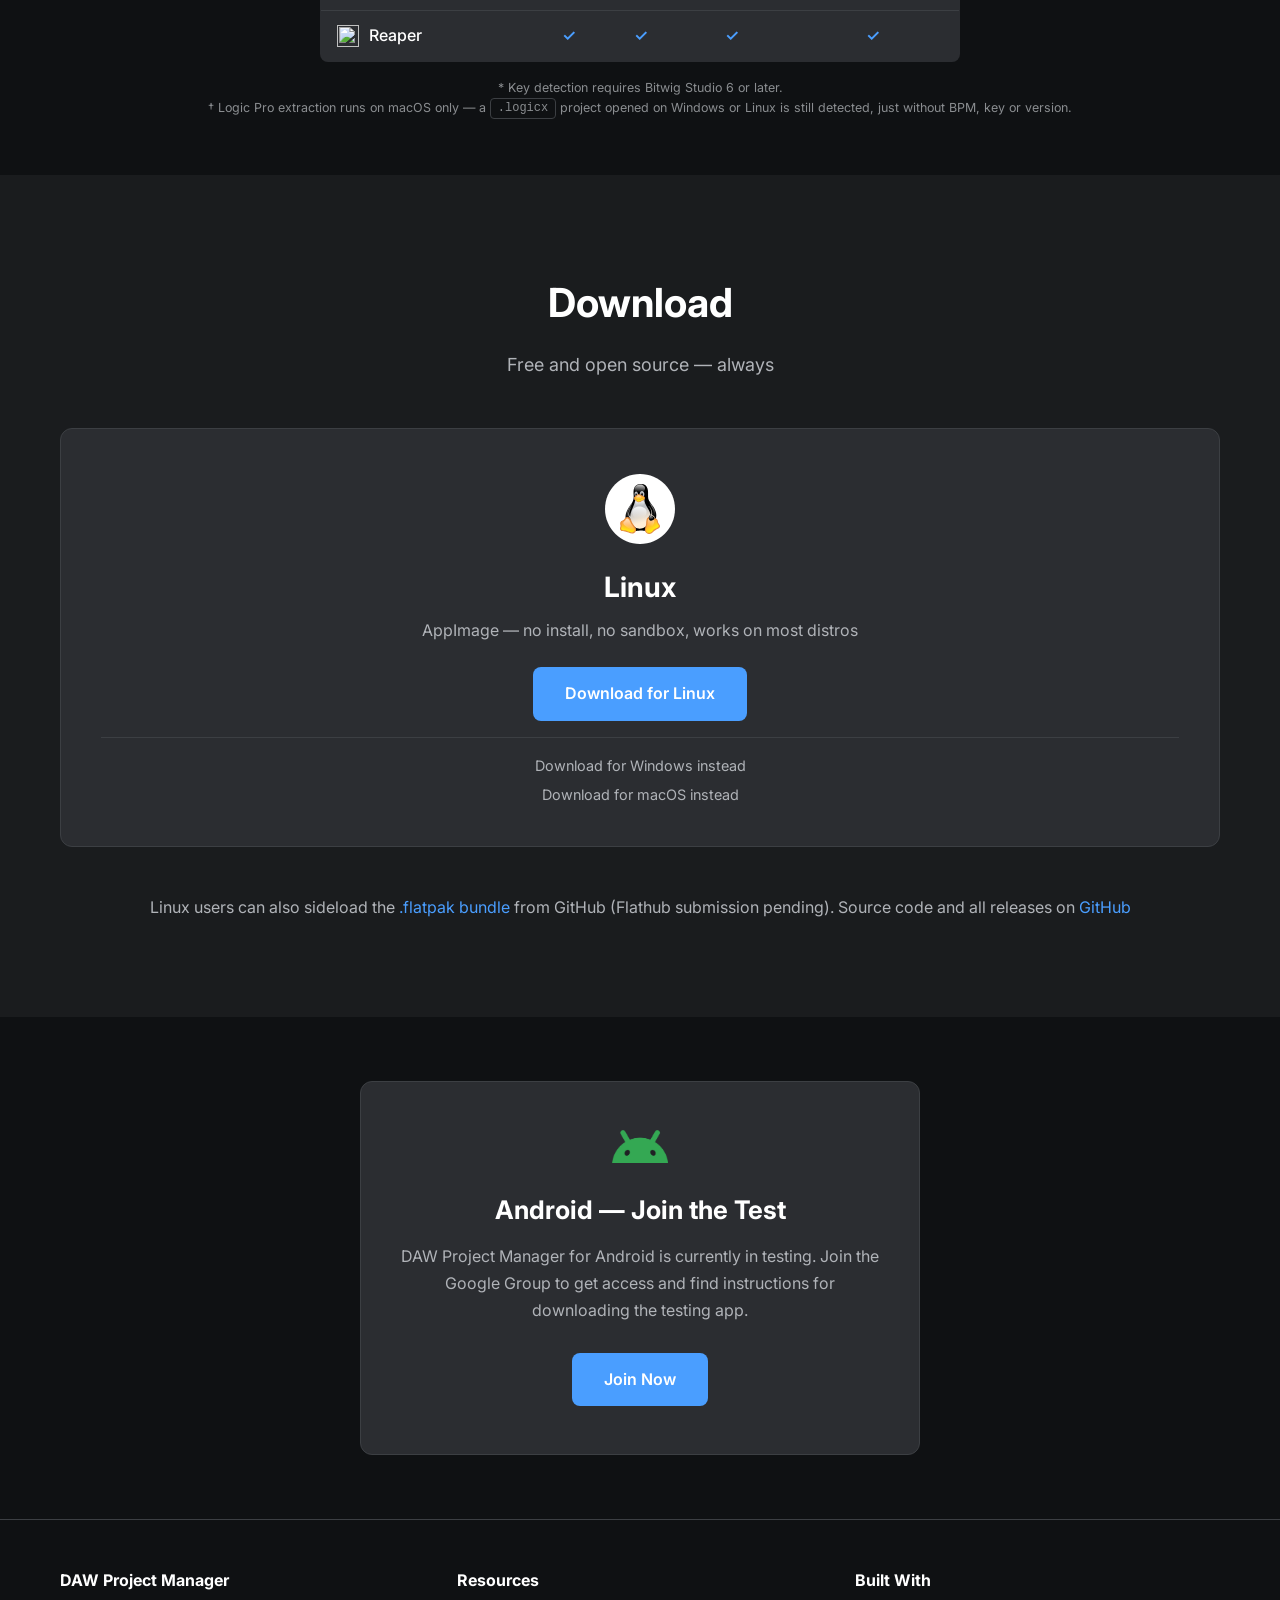
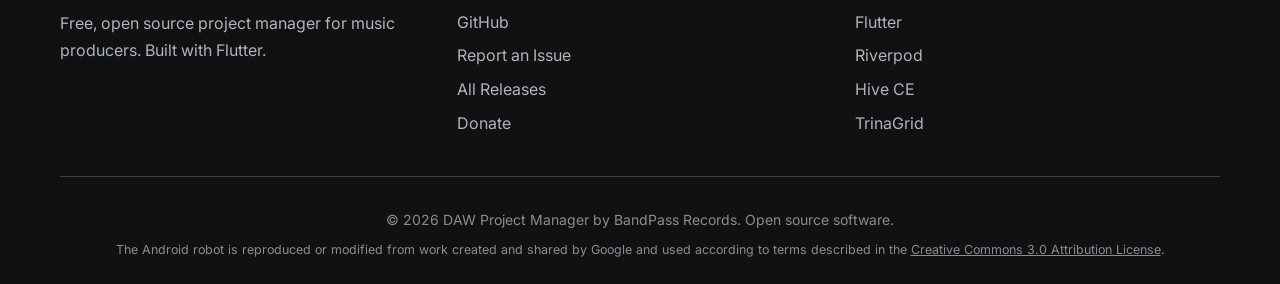
==== commit 1679907a: "Update macOS/Linux download links to v2.8.0" ====
--- a/index.html
+++ b/index.html
@@ -426,10 +426,10 @@
                         Download for Windows
                     </a>
                     <div class="other-platform-link" id="windows-other-platform" style="display: none;">
-                        <a href="https://github.com/bandpassrecords/daw-project-manager/releases/download/v2.7.4/DAW_Project_Manager_macOS_v2.7.4.dmg" class="btn-link" target="_blank" rel="noopener noreferrer">
+                        <a href="https://github.com/bandpassrecords/daw-project-manager/releases/download/v2.8.0/DAW_Project_Manager_macOS_v2.8.0.dmg" class="btn-link" target="_blank" rel="noopener noreferrer">
                             Download for macOS instead
                         </a>
-                        <a href="https://github.com/bandpassrecords/daw-project-manager/releases/download/v2.7.4/DAW_Project_Manager_Linux_v2.7.4.AppImage" class="btn-link" target="_blank" rel="noopener noreferrer">
+                        <a href="https://github.com/bandpassrecords/daw-project-manager/releases/download/v2.8.0/DAW_Project_Manager_Linux_v2.8.0.AppImage" class="btn-link" target="_blank" rel="noopener noreferrer">
                             Download for Linux instead
                         </a>
                     </div>
@@ -441,7 +441,7 @@
                     </div>
                     <h3>macOS</h3>
                     <p>macOS 10.14 or later</p>
-                    <a href="https://github.com/bandpassrecords/daw-project-manager/releases/download/v2.7.4/DAW_Project_Manager_macOS_v2.7.4.dmg" class="btn btn-primary" target="_blank" rel="noopener noreferrer">
+                    <a href="https://github.com/bandpassrecords/daw-project-manager/releases/download/v2.8.0/DAW_Project_Manager_macOS_v2.8.0.dmg" class="btn btn-primary" target="_blank" rel="noopener noreferrer">
                         Download for macOS
                     </a>
                     <p class="download-note">Not notarized by Apple yet — after opening the app, go to <strong>System Settings → Privacy &amp; Security</strong> and click <strong>Open Anyway</strong> to run it.</p>
@@ -449,7 +449,7 @@
                         <a href="https://apps.microsoft.com/detail/9n8hxzd3hwx7" class="btn-link" target="_blank" rel="noopener noreferrer">
                             Download for Windows instead
                         </a>
-                        <a href="https://github.com/bandpassrecords/daw-project-manager/releases/download/v2.7.4/DAW_Project_Manager_Linux_v2.7.4.AppImage" class="btn-link" target="_blank" rel="noopener noreferrer">
+                        <a href="https://github.com/bandpassrecords/daw-project-manager/releases/download/v2.8.0/DAW_Project_Manager_Linux_v2.8.0.AppImage" class="btn-link" target="_blank" rel="noopener noreferrer">
                             Download for Linux instead
                         </a>
                     </div>
@@ -461,14 +461,14 @@
                     </div>
                     <h3>Linux</h3>
                     <p>AppImage &mdash; no install, no sandbox, works on most distros</p>
-                    <a href="https://github.com/bandpassrecords/daw-project-manager/releases/download/v2.7.4/DAW_Project_Manager_Linux_v2.7.4.AppImage" class="btn btn-primary" target="_blank" rel="noopener noreferrer">
+                    <a href="https://github.com/bandpassrecords/daw-project-manager/releases/download/v2.8.0/DAW_Project_Manager_Linux_v2.8.0.AppImage" class="btn btn-primary" target="_blank" rel="noopener noreferrer">
                         Download for Linux
                     </a>
                     <div class="other-platform-link" id="linux-other-platform" style="display: none;">
                         <a href="https://apps.microsoft.com/detail/9n8hxzd3hwx7" class="btn-link" target="_blank" rel="noopener noreferrer">
                             Download for Windows instead
                         </a>
-                        <a href="https://github.com/bandpassrecords/daw-project-manager/releases/download/v2.7.4/DAW_Project_Manager_macOS_v2.7.4.dmg" class="btn-link" target="_blank" rel="noopener noreferrer">
+                        <a href="https://github.com/bandpassrecords/daw-project-manager/releases/download/v2.8.0/DAW_Project_Manager_macOS_v2.8.0.dmg" class="btn-link" target="_blank" rel="noopener noreferrer">
                             Download for macOS instead
                         </a>
                     </div>
